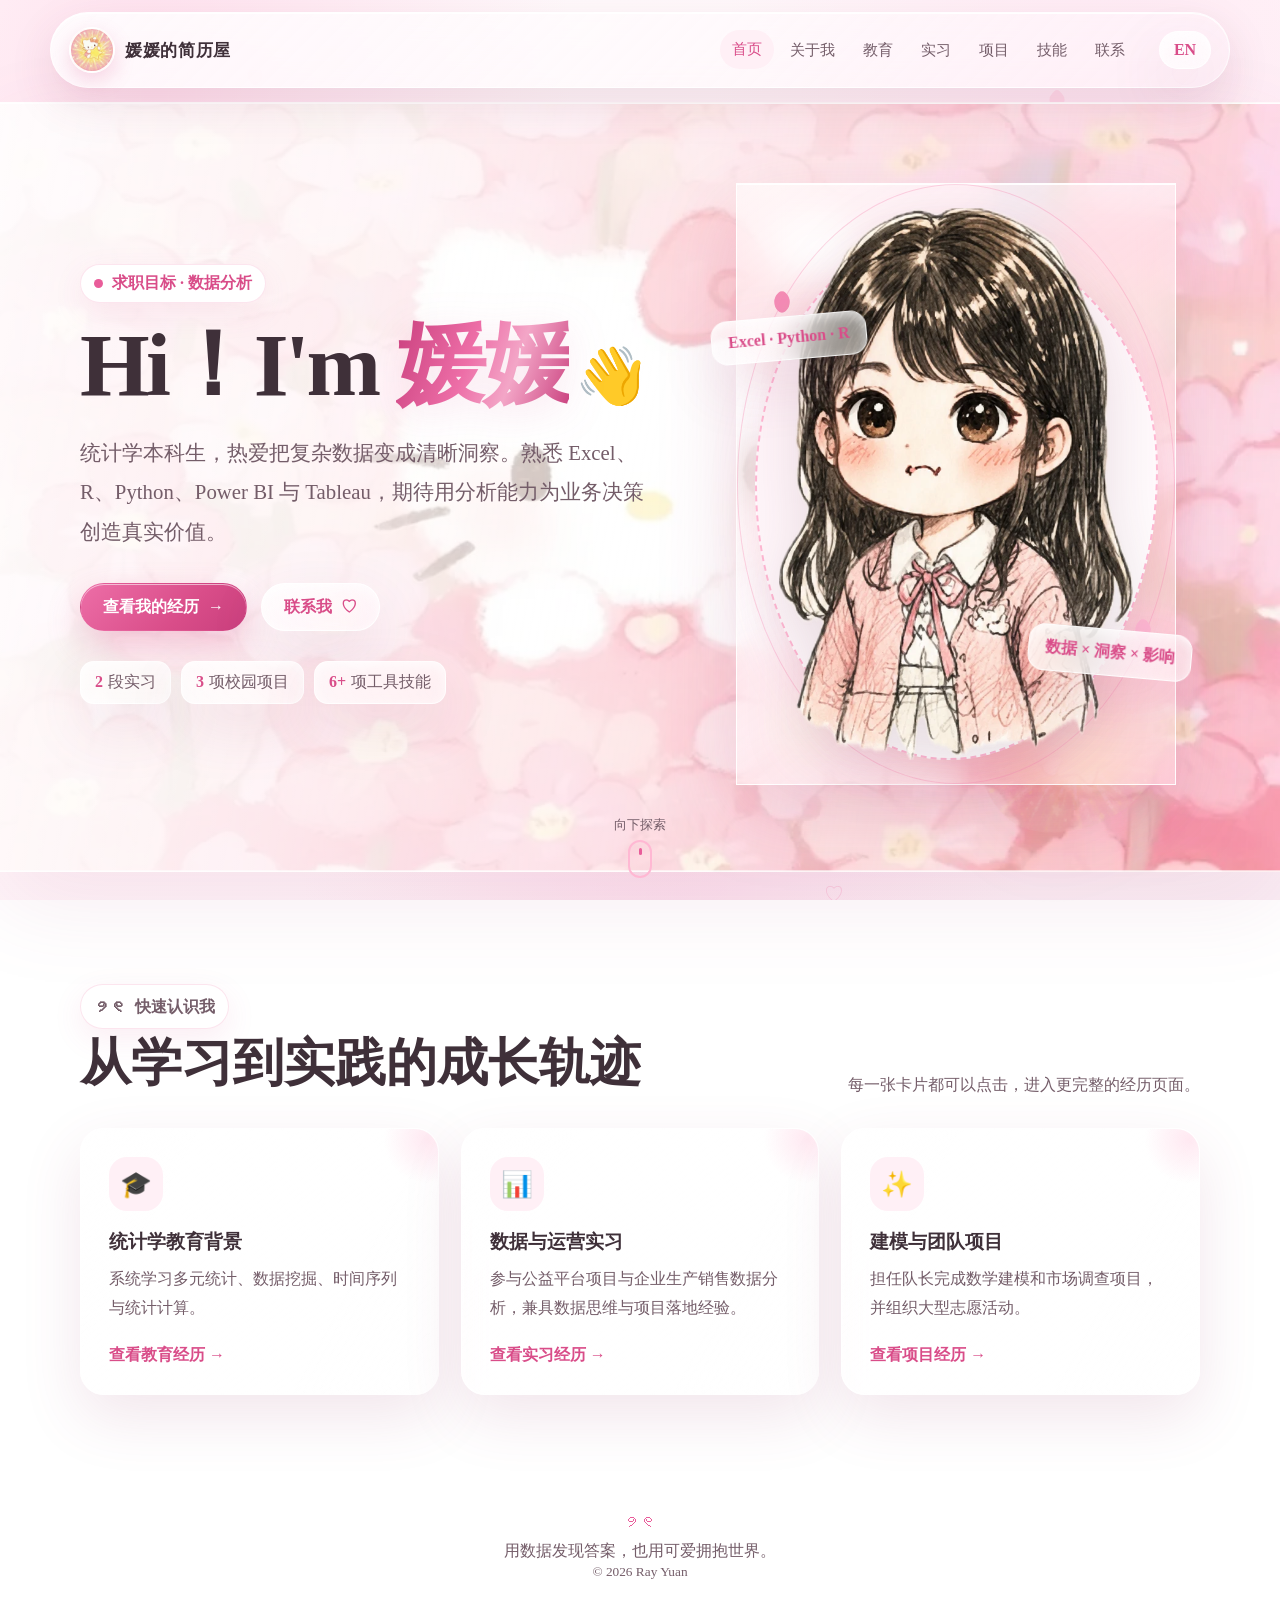
==== index.html @ 70832a3f "Add files via upload" ====
<!doctype html>
<html lang="zh-CN">
<head>
  <meta charset="utf-8">
  <meta name="viewport" content="width=device-width, initial-scale=1">
  <meta name="theme-color" content="#fff0f6">
  <meta name="description" content="Ray Yuan 的双语数据分析个人简历网站。">
  <title>Hi！I'm 媛媛｜Ray Yuan</title>
  <link rel="icon" href="assets/favicon.svg" type="image/svg+xml">
  <link rel="stylesheet" href="assets/styles.css">
  <script src="assets/app.js" defer></script>
</head>
<body data-page="home" data-title-zh="Hi！I'm 媛媛｜Ray Yuan" data-title-en="Hi, I’m Ray Yuan">
<div id="top-progress"></div><div class="page-wipe"></div><div class="decor-layer"></div>
<header class="site-header">
  <a class="brand" href="index.html" data-aria-zh="返回首页" data-aria-en="Back to home">
    <span class="brand-art" aria-hidden="true"></span>
    <span class="brand-name" data-zh="媛媛的简历屋" data-en="Ray's Resume Room">媛媛的简历屋</span>
  </a>
  <nav class="main-nav" aria-label="Main navigation">
    <ul>
      <li><a href="index.html" data-page="home" data-zh="首页" data-en="Home">首页</a></li>
      <li><a href="about.html" data-page="about" data-zh="关于我" data-en="About">关于我</a></li>
      <li><a href="education.html" data-page="education" data-zh="教育" data-en="Education">教育</a></li>
      <li><a href="experience.html" data-page="experience" data-zh="实习" data-en="Experience">实习</a></li>
      <li><a href="projects.html" data-page="projects" data-zh="项目" data-en="Projects">项目</a></li>
      <li><a href="skills.html" data-page="skills" data-zh="技能" data-en="Skills">技能</a></li>
      <li><a href="contact.html" data-page="contact" data-zh="联系" data-en="Contact">联系</a></li>
    </ul>
  </nav>
  <div class="header-actions">
    <button class="lang-toggle" type="button" aria-label="Switch language">EN</button>
    <button class="nav-toggle" type="button" aria-expanded="false" aria-label="Toggle navigation"><span></span></button>
  </div>
</header>
<main>
<section class="hero">
  <div class="hero-copy reveal">
    <p class="eyebrow"><span class="pulse-dot"></span><span data-zh="求职目标 · 数据分析" data-en="Career Goal · Data Analysis">求职目标 · 数据分析</span></p>
    <h1 data-html-zh="Hi！I'm <span class='gradient-text'>媛媛</span><span class='wave'>👋</span>" data-html-en="Hi, I'm <span class='gradient-text'>Ray Yuan</span><span class='wave'>👋</span>">Hi！I'm <span class="gradient-text">媛媛</span><span class="wave">👋</span></h1>
    <p class="hero-lead" data-zh="统计学本科生，热爱把复杂数据变成清晰洞察。熟悉 Excel、R、Python、Power BI 与 Tableau，期待用分析能力为业务决策创造真实价值。" data-en="A Statistics graduate who loves turning complex data into clear insights. Skilled in Excel, R, Python, Power BI and Tableau, I aim to create real business value through thoughtful analysis.">统计学本科生，热爱把复杂数据变成清晰洞察。熟悉 Excel、R、Python、Power BI 与 Tableau，期待用分析能力为业务决策创造真实价值。</p>
    <div class="hero-actions">
      <a class="btn btn-primary magnetic" href="experience.html"><span data-zh="查看我的经历" data-en="Explore My Experience">查看我的经历</span><span>→</span></a>
      <a class="btn btn-secondary" href="contact.html"><span data-zh="联系我" data-en="Contact Me">联系我</span><span>♡</span></a>
    </div>
    <div class="hero-stats">
      <span class="stat-chip"><strong>2</strong><span data-zh="段实习" data-en="Internships">段实习</span></span>
      <span class="stat-chip"><strong>3</strong><span data-zh="项校园项目" data-en="Campus Projects">项校园项目</span></span>
      <span class="stat-chip"><strong>6+</strong><span data-zh="项工具技能" data-en="Core Tools">项工具技能</span></span>
    </div>
  </div>
  <div class="hero-visual reveal">
    <div class="avatar-stage">
      <div class="avatar-halo"></div><div class="orbit"></div>
      <img class="avatar-img" src="assets/avatar.webp" alt="Ray Yuan anime avatar">
      <div class="floating-card one">Excel · Python · R</div>
      <div class="floating-card two" data-zh="数据 × 洞察 × 影响" data-en="Data × Insight × Impact">数据 × 洞察 × 影响</div>
    </div>
  </div>
  <a class="scroll-cue" href="#highlights"><span data-zh="向下探索" data-en="Scroll to explore">向下探索</span><span class="mouse"></span></a>
</section>
<section class="section" id="highlights">
  <div class="container">
    <div class="section-heading reveal"><div><p class="eyebrow"><span>୨୧</span><span data-zh="快速认识我" data-en="Quick Introduction">快速认识我</span></p><h2 data-zh="从学习到实践的成长轨迹" data-en="A Journey from Learning to Practice">从学习到实践的成长轨迹</h2></div><p data-zh="每一张卡片都可以点击，进入更完整的经历页面。" data-en="Every card is clickable and leads to a detailed page.">每一张卡片都可以点击，进入更完整的经历页面。</p></div>
    <div class="grid grid-3">
      <a class="card card-link reveal" data-tilt href="education.html"><div class="card-icon">🎓</div><h3 data-zh="统计学教育背景" data-en="Statistics Education">统计学教育背景</h3><p data-zh="系统学习多元统计、数据挖掘、时间序列与统计计算。" data-en="Coursework in multivariate statistics, data mining, time series and statistical computing.">系统学习多元统计、数据挖掘、时间序列与统计计算。</p><span class="arrow" data-zh="查看教育经历 →" data-en="View education →">查看教育经历 →</span></a>
      <a class="card card-link reveal" data-tilt href="experience.html"><div class="card-icon">📊</div><h3 data-zh="数据与运营实习" data-en="Data & Operations Internships">数据与运营实习</h3><p data-zh="参与公益平台项目与企业生产销售数据分析，兼具数据思维与项目落地经验。" data-en="Worked on a public-benefit platform and business data analytics across production and sales.">参与公益平台项目与企业生产销售数据分析，兼具数据思维与项目落地经验。</p><span class="arrow" data-zh="查看实习经历 →" data-en="View experience →">查看实习经历 →</span></a>
      <a class="card card-link reveal" data-tilt href="projects.html"><div class="card-icon">✨</div><h3 data-zh="建模与团队项目" data-en="Modeling & Team Projects">建模与团队项目</h3><p data-zh="担任队长完成数学建模和市场调查项目，并组织大型志愿活动。" data-en="Led mathematical modeling, market research and large volunteer initiatives.">担任队长完成数学建模和市场调查项目，并组织大型志愿活动。</p><span class="arrow" data-zh="查看项目经历 →" data-en="View projects →">查看项目经历 →</span></a>
    </div>
  </div>
</section>
</main>
<footer class="site-footer"><div class="footer-bow">୨୧</div><div data-zh="用数据发现答案，也用可爱拥抱世界。" data-en="Finding answers with data, embracing the world with warmth.">用数据发现答案，也用可爱拥抱世界。</div><small>© 2026 Ray Yuan</small></footer>
<button class="back-top" type="button" data-aria-zh="返回顶部" data-aria-en="Back to top">↑</button>
<div class="toast" role="status" aria-live="polite"></div>
</body>
</html>
---- assets/styles.css ----
/* Ray Yuan Resume — pink cat-inspired portfolio */
:root {
  --pink-50: #fff7fa;
  --pink-100: #fff0f6;
  --pink-200: #ffd9e8;
  --pink-300: #ffb8d3;
  --pink-400: #f58db6;
  --pink-500: #ec6fa2;
  --pink-600: #d94d89;
  --rose: #e85d93;
  --ink: #4c3b43;
  --muted: #7e6872;
  --white: #ffffff;
  --line: rgba(236, 111, 162, 0.18);
  --shadow: 0 18px 50px rgba(217, 77, 137, 0.14);
  --shadow-soft: 0 10px 30px rgba(217, 77, 137, 0.1);
  --radius-xl: 32px;
  --radius-lg: 24px;
  --radius-md: 18px;
  --header-h: 76px;
}

* { box-sizing: border-box; }
html { scroll-behavior: smooth; }
body {
  margin: 0;
  min-height: 100vh;
  color: var(--ink);
  background:
    radial-gradient(circle at 10% 0%, rgba(255, 184, 211, .32), transparent 33%),
    radial-gradient(circle at 100% 20%, rgba(245, 141, 182, .22), transparent 28%),
    linear-gradient(180deg, #fff 0%, var(--pink-50) 100%);
  font-family: "FangSong", "STFangsong", "仿宋", "Noto Serif SC", serif;
  overflow-x: hidden;
}

::selection { background: var(--pink-300); color: var(--ink); }
a { color: inherit; text-decoration: none; }
button, input, textarea { font: inherit; }
button { color: inherit; }
img { max-width: 100%; display: block; }

#top-progress {
  position: fixed; inset: 0 auto auto 0; z-index: 9999;
  height: 4px; width: 0;
  background: linear-gradient(90deg, var(--pink-400), var(--rose));
  box-shadow: 0 0 16px var(--pink-400);
}

.page-wipe {
  position: fixed; inset: 0; z-index: 9998; pointer-events: none;
  background: var(--pink-100);
  transform: translateY(-101%);
}
.page-wipe.is-leaving { animation: wipeIn .42s ease forwards; }
@keyframes wipeIn { to { transform: translateY(0); } }

.site-header {
  position: sticky; top: 0; z-index: 1000;
  height: var(--header-h);
  display: flex; align-items: center; gap: 22px;
  width: min(1180px, calc(100% - 32px));
  margin: 12px auto 0;
  padding: 0 18px;
  border: 1px solid rgba(255,255,255,.86);
  background: rgba(255,255,255,.78);
  backdrop-filter: blur(20px);
  box-shadow: var(--shadow-soft);
  border-radius: 999px;
}
.brand { display: inline-flex; align-items: center; gap: 10px; font-weight: 700; white-space: nowrap; }
.brand-name { font-size: 1.05rem; letter-spacing: .04em; }

.cat-mark {
  position: relative; width: 44px; height: 36px; flex: 0 0 auto;
  border: 2px solid var(--pink-400); border-radius: 48% 48% 46% 46%;
  background: #fff;
  box-shadow: inset 0 -5px 0 var(--pink-100);
}
.cat-mark::before, .cat-mark::after {
  content: ""; position: absolute; top: -7px; width: 15px; height: 16px;
  background: #fff; border: 2px solid var(--pink-400); z-index: -1;
}
.cat-mark::before { left: 3px; transform: rotate(-20deg); border-radius: 4px 10px 0 10px; }
.cat-mark::after { right: 3px; transform: rotate(20deg); border-radius: 10px 4px 10px 0; }
.cat-eye { position: absolute; top: 15px; width: 3px; height: 5px; background: var(--ink); border-radius: 50%; }
.cat-eye.left { left: 12px; } .cat-eye.right { right: 12px; }
.cat-nose { position: absolute; left: 50%; top: 18px; width: 5px; height: 4px; border-radius: 50%; background: #f4b645; transform: translateX(-50%); }
.cat-whisker { position: absolute; top: 19px; width: 10px; height: 1px; background: var(--pink-400); }
.cat-whisker.w1 { left: -7px; transform: rotate(8deg); }
.cat-whisker.w2 { left: -7px; top: 24px; transform: rotate(-8deg); }
.cat-whisker.w3 { right: -7px; transform: rotate(-8deg); }
.cat-whisker.w4 { right: -7px; top: 24px; transform: rotate(8deg); }
.mini-bow { position: absolute; right: -6px; top: -7px; width: 20px; height: 14px; }
.mini-bow::before, .mini-bow::after { content: ""; position: absolute; top: 2px; width: 10px; height: 10px; background: var(--rose); border-radius: 60% 35% 60% 35%; }
.mini-bow::before { left: 0; transform: rotate(25deg); }
.mini-bow::after { right: 0; transform: scaleX(-1) rotate(25deg); }
.mini-bow i { position: absolute; left: 7px; top: 4px; width: 7px; height: 7px; background: var(--pink-300); border-radius: 50%; z-index: 2; }

.main-nav { margin-left: auto; }
.main-nav ul { display: flex; gap: 4px; list-style: none; margin: 0; padding: 0; }
.main-nav a {
  position: relative; display: block; padding: 10px 12px; border-radius: 999px;
  color: var(--muted); font-size: .92rem; transition: .25s ease;
}
.main-nav a:hover, .main-nav a[aria-current="page"] { color: var(--rose); background: var(--pink-100); transform: translateY(-1px); }
.header-actions { display: flex; align-items: center; gap: 8px; }
.lang-toggle, .nav-toggle {
  border: 1px solid var(--line); background: #fff; border-radius: 999px;
  cursor: pointer; box-shadow: 0 5px 18px rgba(217,77,137,.08);
}
.lang-toggle { min-width: 52px; padding: 9px 13px; font-weight: 700; color: var(--rose); transition: .25s ease; }
.lang-toggle:hover { transform: translateY(-2px) rotate(-2deg); box-shadow: 0 9px 24px rgba(217,77,137,.16); }
.nav-toggle { display: none; width: 42px; height: 42px; place-items: center; padding: 0; }
.nav-toggle span, .nav-toggle::before, .nav-toggle::after { content: ""; display: block; width: 18px; height: 2px; background: var(--rose); border-radius: 2px; transition: .25s; }
.nav-toggle::before { transform: translateY(-5px); } .nav-toggle::after { transform: translateY(5px); }
.nav-toggle[aria-expanded="true"] span { opacity: 0; }
.nav-toggle[aria-expanded="true"]::before { transform: translateY(2px) rotate(45deg); }
.nav-toggle[aria-expanded="true"]::after { transform: translateY(-2px) rotate(-45deg); }

main { min-height: calc(100vh - var(--header-h)); }
.container { width: min(1120px, calc(100% - 40px)); margin: 0 auto; }
.section { padding: 84px 0; }
.section-tight { padding: 48px 0; }

.hero {
  position: relative; min-height: calc(100vh - 88px);
  display: grid; grid-template-columns: 1.08fr .92fr; align-items: center; gap: 60px;
  width: min(1120px, calc(100% - 40px)); margin: 0 auto; padding: 72px 0 92px;
}
.eyebrow { display: inline-flex; align-items: center; gap: 9px; margin: 0 0 18px; padding: 8px 13px; border-radius: 999px; background: #fff; border: 1px solid var(--line); color: var(--rose); box-shadow: var(--shadow-soft); font-weight: 700; }
.pulse-dot { width: 9px; height: 9px; border-radius: 50%; background: var(--pink-500); box-shadow: 0 0 0 0 rgba(236,111,162,.5); animation: pulse 1.7s infinite; }
@keyframes pulse { 70% { box-shadow: 0 0 0 9px rgba(236,111,162,0); } 100% { box-shadow: 0 0 0 0 rgba(236,111,162,0); } }
.hero h1 { margin: 0; font-size: clamp(3.3rem, 7vw, 6.5rem); line-height: .98; letter-spacing: -.04em; }
.gradient-text { color: var(--rose); background: linear-gradient(135deg, var(--rose), var(--pink-400)); -webkit-background-clip: text; background-clip: text; -webkit-text-fill-color: transparent; }
.wave { display: inline-block; margin-left: .12em; font-size: .62em; transform-origin: 70% 70%; animation: wave 2.4s ease-in-out infinite; }
@keyframes wave { 0%,60%,100%{transform:rotate(0)} 10%{transform:rotate(14deg)} 20%{transform:rotate(-8deg)} 30%{transform:rotate(14deg)} 40%{transform:rotate(-4deg)} 50%{transform:rotate(10deg)} }
.hero-lead { max-width: 650px; margin: 24px 0 0; font-size: clamp(1.08rem, 2vw, 1.3rem); line-height: 1.9; color: var(--muted); }
.hero-actions { display: flex; flex-wrap: wrap; gap: 14px; margin-top: 32px; }
.btn {
  display: inline-flex; align-items: center; justify-content: center; gap: 9px;
  min-height: 48px; padding: 0 22px; border: 1px solid transparent; border-radius: 999px;
  font-weight: 700; cursor: pointer; transition: transform .25s ease, box-shadow .25s ease, background .25s ease;
}
.btn-primary { color: #fff; background: linear-gradient(135deg, var(--pink-500), var(--rose)); box-shadow: 0 12px 28px rgba(232,93,147,.28); }
.btn-primary:hover { transform: translateY(-3px); box-shadow: 0 18px 36px rgba(232,93,147,.34); }
.btn-secondary { background: #fff; border-color: var(--line); color: var(--rose); box-shadow: var(--shadow-soft); }
.btn-secondary:hover { transform: translateY(-3px); background: var(--pink-100); }
.btn-ghost { background: transparent; border-color: var(--line); color: var(--muted); }
.btn svg { width: 18px; height: 18px; }
.hero-stats { display: flex; flex-wrap: wrap; gap: 10px; margin-top: 30px; }
.stat-chip { padding: 10px 14px; border-radius: 14px; background: rgba(255,255,255,.86); border: 1px dashed var(--pink-300); color: var(--muted); box-shadow: 0 7px 20px rgba(217,77,137,.07); }
.stat-chip strong { color: var(--rose); margin-right: 5px; }

.hero-visual { position: relative; min-height: 580px; display: grid; place-items: center; }
.avatar-stage { position: relative; width: min(440px, 88vw); aspect-ratio: 1/1.14; display: grid; place-items: center; }
.avatar-halo { position: absolute; inset: 8% 4% 4%; border-radius: 46% 54% 52% 48% / 48% 45% 55% 52%; background: linear-gradient(145deg, var(--pink-100), #fff); border: 2px dashed var(--pink-300); animation: morph 9s ease-in-out infinite; box-shadow: var(--shadow); }
@keyframes morph { 0%,100%{border-radius:46% 54% 52% 48%/48% 45% 55% 52%} 50%{border-radius:55% 45% 43% 57%/54% 55% 45% 46%} }
.avatar-img { position: relative; z-index: 2; width: 88%; height: 92%; object-fit: contain; object-position: center bottom; filter: drop-shadow(0 22px 24px rgba(111,74,89,.15)); animation: float 4.6s ease-in-out infinite; }
@keyframes float { 0%,100%{transform:translateY(0) rotate(-.5deg)} 50%{transform:translateY(-14px) rotate(.7deg)} }
.orbit { position: absolute; inset: 0; z-index: 1; border: 1px solid rgba(245,141,182,.35); border-radius: 50%; animation: spin 18s linear infinite; }
.orbit::before, .orbit::after { content:""; position:absolute; width:18px; height:18px; background:var(--pink-400); transform:rotate(45deg); border-radius: 5px 12px 5px 12px; }
.orbit::before { left: 8%; top: 18%; } .orbit::after { right: 5%; bottom: 24%; background: var(--pink-300); }
@keyframes spin { to{transform:rotate(360deg)} }
.floating-card { position: absolute; z-index: 3; padding: 12px 16px; border-radius: 16px; background: rgba(255,255,255,.9); border: 1px solid var(--line); box-shadow: var(--shadow-soft); color: var(--rose); font-weight: 700; backdrop-filter: blur(10px); animation: bob 4s ease-in-out infinite; }
.floating-card.one { left: -6%; top: 22%; transform: rotate(-5deg); }
.floating-card.two { right: -4%; bottom: 18%; transform: rotate(5deg); animation-delay: -1.7s; }
@keyframes bob { 0%,100%{translate:0 0} 50%{translate:0 -9px} }

.scroll-cue { position:absolute; left:50%; bottom:22px; transform:translateX(-50%); display:flex; flex-direction:column; align-items:center; gap:6px; color:var(--muted); font-size:.84rem; }
.mouse { width:24px; height:38px; border:2px solid var(--pink-300); border-radius:16px; padding-top:6px; display:flex; justify-content:center; }
.mouse::after { content:""; width:3px; height:7px; background:var(--pink-500); border-radius:2px; animation:scrollDot 1.5s infinite; }
@keyframes scrollDot { from{transform:translateY(0);opacity:1} to{transform:translateY(12px);opacity:0} }

.page-hero { padding: 88px 0 48px; text-align: center; }
.page-kicker { display:inline-flex; align-items:center; gap:8px; padding:8px 14px; border-radius:999px; background:#fff; border:1px solid var(--line); color:var(--rose); box-shadow:var(--shadow-soft); }
.page-hero h1 { margin:20px 0 12px; font-size:clamp(2.8rem,6vw,5.2rem); line-height:1.06; }
.page-hero p { max-width:720px; margin:0 auto; font-size:1.12rem; line-height:1.85; color:var(--muted); }

.grid { display:grid; gap:22px; }
.grid-2 { grid-template-columns:repeat(2,minmax(0,1fr)); }
.grid-3 { grid-template-columns:repeat(3,minmax(0,1fr)); }
.card {
  position:relative; overflow:hidden; padding:28px; border-radius:var(--radius-lg);
  background:rgba(255,255,255,.86); border:1px solid rgba(245,141,182,.24); box-shadow:var(--shadow-soft);
  transition:transform .25s ease, box-shadow .25s ease;
}
.card::after { content:""; position:absolute; width:90px; height:90px; right:-35px; top:-35px; border-radius:50%; background:radial-gradient(circle,var(--pink-200),transparent 70%); opacity:.6; }
.card:hover { box-shadow:var(--shadow); }
.card-icon { width:54px; height:54px; display:grid; place-items:center; border-radius:18px; background:var(--pink-100); color:var(--rose); font-size:1.6rem; margin-bottom:18px; }
.card h2, .card h3 { margin:0 0 10px; }
.card p { margin:0; color:var(--muted); line-height:1.8; }
.card-link { display:flex; flex-direction:column; min-height:240px; }
.card-link .arrow { margin-top:auto; padding-top:22px; color:var(--rose); font-weight:700; }

.section-heading { display:flex; justify-content:space-between; align-items:end; gap:24px; margin-bottom:30px; }
.section-heading h2 { margin:0; font-size:clamp(2rem,4vw,3.2rem); }
.section-heading p { max-width:560px; margin:0; color:var(--muted); line-height:1.7; }

.profile-panel { display:grid; grid-template-columns:.72fr 1.28fr; gap:26px; align-items:stretch; }
.profile-visual { position:relative; min-height:430px; display:grid; place-items:center; background:linear-gradient(145deg,var(--pink-100),#fff); }
.profile-visual img { width:78%; height:380px; object-fit:contain; filter:drop-shadow(0 18px 20px rgba(217,77,137,.12)); }
.profile-copy h2 { font-size:clamp(2rem,4vw,3rem); margin:0 0 18px; }
.profile-copy p { font-size:1.08rem; line-height:2; }
.tag-list { display:flex; flex-wrap:wrap; gap:10px; margin-top:22px; }
.tag { padding:9px 13px; border-radius:999px; background:var(--pink-100); color:var(--rose); border:1px solid var(--line); }

.timeline { position:relative; max-width:980px; margin:0 auto; }
.timeline::before { content:""; position:absolute; left:19px; top:0; bottom:0; width:2px; background:linear-gradient(var(--pink-300),var(--pink-100)); }
.timeline-item { position:relative; padding-left:66px; margin-bottom:28px; }
.timeline-dot { position:absolute; left:6px; top:30px; width:28px; height:28px; border:7px solid #fff; border-radius:50%; background:var(--pink-500); box-shadow:0 0 0 2px var(--pink-300),0 8px 20px rgba(217,77,137,.2); }
.timeline-card { padding:30px; }
.timeline-meta { display:flex; flex-wrap:wrap; gap:10px 18px; align-items:center; color:var(--muted); margin-bottom:12px; }
.timeline-meta time { color:var(--rose); font-weight:700; }
.timeline-card h2 { font-size:1.55rem; margin:0 0 6px; }
.timeline-card h3 { font-size:1.02rem; color:var(--rose); margin:0 0 18px; font-weight:700; }
.bullet-list { margin:0; padding:0; list-style:none; display:grid; gap:13px; }
.bullet-list li { position:relative; padding-left:24px; color:var(--muted); line-height:1.8; }
.bullet-list li::before { content:"♥"; position:absolute; left:0; top:1px; color:var(--pink-400); font-size:.84rem; }
.metric-row { display:flex; flex-wrap:wrap; gap:10px; margin-top:20px; }
.metric { padding:8px 12px; border-radius:12px; background:var(--pink-100); color:var(--rose); font-weight:700; font-size:.92rem; }

.course-cloud { display:flex; flex-wrap:wrap; gap:12px; }
.course-chip { position:relative; padding:12px 16px 12px 38px; border-radius:14px; background:#fff; border:1px solid var(--line); box-shadow:0 7px 20px rgba(217,77,137,.07); transition:.25s; }
.course-chip::before { content:"✦"; position:absolute; left:15px; color:var(--pink-500); }
.course-chip:hover { transform:translateY(-4px) rotate(-1deg); border-color:var(--pink-300); }

.project-card { display:flex; flex-direction:column; min-height:440px; }
.project-top { display:flex; align-items:center; justify-content:space-between; gap:14px; }
.project-number { font-size:3.8rem; line-height:1; color:var(--pink-200); font-weight:900; }
.project-badge { padding:7px 11px; border-radius:999px; background:var(--pink-100); color:var(--rose); font-size:.9rem; }
.project-card h2 { margin:18px 0 6px; font-size:1.55rem; }
.project-card h3 { margin:0 0 18px; color:var(--rose); font-size:1rem; }
.project-card .bullet-list { margin-bottom:22px; }
.project-card .metric-row { margin-top:auto; }

.skill-toolbar { display:flex; flex-wrap:wrap; gap:10px; justify-content:center; margin-bottom:28px; }
.filter-btn { border:1px solid var(--line); background:#fff; color:var(--muted); padding:10px 16px; border-radius:999px; cursor:pointer; transition:.2s; }
.filter-btn:hover, .filter-btn.is-active { background:var(--pink-500); color:#fff; box-shadow:0 8px 22px rgba(236,111,162,.25); }
.skill-card { min-height:210px; }
.skill-card[hidden] { display:none; }
.skill-meter { height:9px; background:var(--pink-100); border-radius:999px; overflow:hidden; margin-top:18px; }
.skill-meter span { display:block; height:100%; width:var(--level); background:linear-gradient(90deg,var(--pink-300),var(--rose)); border-radius:inherit; transform:scaleX(0); transform-origin:left; transition:transform 1.1s cubic-bezier(.2,.8,.2,1); }
.skill-card.is-visible .skill-meter span { transform:scaleX(1); }

.contact-wrap { display:grid; grid-template-columns:.9fr 1.1fr; gap:26px; }
.contact-visual { min-height:520px; display:grid; place-items:center; text-align:center; background:linear-gradient(160deg,var(--pink-100),#fff); }
.mail-cat { position:relative; width:220px; height:165px; margin:0 auto 24px; animation:float 4.6s ease-in-out infinite; }
.envelope { position:absolute; left:10px; right:10px; bottom:0; height:120px; background:#fff; border:3px solid var(--pink-300); border-radius:20px; box-shadow:var(--shadow); }
.envelope::before { content:""; position:absolute; inset:0; background:linear-gradient(145deg,transparent 49%,var(--pink-100) 50%); clip-path:polygon(0 0,100% 0,50% 65%); }
.mail-cat .cat-mark { position:absolute; left:50%; top:4px; transform:translateX(-50%) scale(2.25); z-index:2; }
.contact-list { display:grid; gap:14px; margin-top:24px; }
.contact-item { display:flex; align-items:center; gap:15px; padding:16px; border-radius:18px; background:var(--pink-50); border:1px solid var(--line); }
.contact-item .icon { width:44px; height:44px; display:grid; place-items:center; border-radius:14px; background:#fff; color:var(--rose); box-shadow:0 6px 18px rgba(217,77,137,.1); }
.contact-item strong { display:block; margin-bottom:3px; }
.contact-item span { color:var(--muted); word-break:break-all; }
.contact-actions { display:flex; flex-wrap:wrap; gap:12px; margin-top:24px; }
.toast { position:fixed; left:50%; bottom:28px; z-index:9999; transform:translate(-50%,30px); opacity:0; pointer-events:none; padding:12px 18px; border-radius:999px; background:var(--ink); color:#fff; box-shadow:var(--shadow); transition:.3s; }
.toast.show { opacity:1; transform:translate(-50%,0); }

.site-footer { padding:34px 20px 44px; text-align:center; color:var(--muted); }
.footer-bow { display:inline-block; margin-bottom:10px; color:var(--pink-500); animation:bob 3s ease-in-out infinite; }
.back-top { position:fixed; right:22px; bottom:22px; z-index:900; width:46px; height:46px; border:1px solid var(--line); border-radius:50%; background:#fff; color:var(--rose); box-shadow:var(--shadow-soft); cursor:pointer; opacity:0; transform:translateY(15px); pointer-events:none; transition:.25s; }
.back-top.show { opacity:1; transform:translateY(0); pointer-events:auto; }
.back-top:hover { transform:translateY(-3px) rotate(-8deg); }

.decor-layer { position:fixed; inset:0; pointer-events:none; z-index:-1; overflow:hidden; }
.decor { position:absolute; opacity:.32; animation:drift var(--duration) ease-in-out infinite alternate; }
.decor.heart { width:16px; height:16px; background:var(--pink-300); transform:rotate(45deg); border-radius:4px 9px 4px 9px; }
.decor.star { color:var(--pink-400); font-size:20px; }
@keyframes drift { from{translate:0 -8px; rotate:-4deg} to{translate:10px 20px; rotate:8deg} }
.trail-heart { position:fixed; z-index:9997; pointer-events:none; color:var(--pink-500); animation:trail .9s ease-out forwards; }
@keyframes trail { to { transform:translateY(-28px) scale(.2) rotate(25deg); opacity:0; } }
.reveal { opacity:0; transform:translateY(22px); transition:opacity .75s ease, transform .75s ease; }
.reveal.is-visible { opacity:1; transform:none; }

.not-found { min-height:calc(100vh - 150px); display:grid; place-items:center; text-align:center; padding:60px 20px; }
.not-found h1 { font-size:clamp(6rem,20vw,13rem); line-height:.75; margin:0; color:var(--pink-200); text-shadow:0 10px 0 #fff; }
.not-found h2 { font-size:clamp(2rem,5vw,3.8rem); margin:28px 0 14px; }
.not-found p { color:var(--muted); margin:0 0 28px; }

@media (max-width: 1000px) {
  .site-header { gap:10px; }
  .main-nav a { padding:9px 8px; font-size:.85rem; }
  .hero { grid-template-columns:1fr; text-align:center; padding-top:66px; }
  .hero-copy { order:1; }
  .hero-visual { order:2; min-height:500px; }
  .hero-lead { margin-left:auto; margin-right:auto; }
  .hero-actions,.hero-stats { justify-content:center; }
  .scroll-cue { display:none; }
  .profile-panel,.contact-wrap { grid-template-columns:1fr; }
}

@media (max-width: 820px) {
  :root { --header-h:68px; }
  .site-header { width:calc(100% - 24px); height:64px; margin-top:8px; padding:0 12px 0 15px; }
  .brand-name { display:none; }
  .nav-toggle { display:grid; }
  .main-nav { position:fixed; left:12px; right:12px; top:80px; margin:0; padding:14px; border:1px solid var(--line); border-radius:24px; background:rgba(255,255,255,.96); box-shadow:var(--shadow); opacity:0; transform:translateY(-10px) scale(.98); pointer-events:none; transition:.25s; }
  .main-nav.is-open { opacity:1; transform:none; pointer-events:auto; }
  .main-nav ul { display:grid; grid-template-columns:repeat(2,minmax(0,1fr)); gap:8px; }
  .main-nav a { padding:12px; text-align:center; background:var(--pink-50); }
  .grid-3 { grid-template-columns:1fr 1fr; }
  .section-heading { align-items:start; flex-direction:column; }
}

@media (max-width: 620px) {
  .container,.hero { width:min(100% - 28px,1120px); }
  .section { padding:64px 0; }
  .hero { min-height:auto; padding:62px 0 74px; gap:28px; }
  .hero h1 { font-size:clamp(3.1rem,17vw,4.8rem); }
  .hero-lead { font-size:1.02rem; line-height:1.75; }
  .hero-visual { min-height:410px; }
  .avatar-stage { width:min(340px,92vw); }
  .floating-card { font-size:.85rem; padding:9px 12px; }
  .floating-card.one { left:0; } .floating-card.two { right:0; }
  .grid-2,.grid-3 { grid-template-columns:1fr; }
  .card { padding:23px; border-radius:20px; }
  .page-hero { padding:66px 0 34px; }
  .timeline::before { left:12px; }
  .timeline-item { padding-left:42px; }
  .timeline-dot { left:0; width:24px; height:24px; border-width:6px; }
  .timeline-card { padding:22px; }
  .profile-visual { min-height:350px; }
  .profile-visual img { height:310px; }
  .contact-visual { min-height:390px; }
  .back-top { right:14px; bottom:14px; }
  .main-nav ul { grid-template-columns:1fr; }
}

@media (prefers-reduced-motion: reduce) {
  *,*::before,*::after { animation-duration:.01ms !important; animation-iteration-count:1 !important; scroll-behavior:auto !important; transition-duration:.01ms !important; }
  .trail-heart,.decor-layer { display:none !important; }
}


/* ===== 2026 visual refresh: authorized artwork + light liquid glass ===== */
:root {
  --glass-bg: rgba(255,255,255,.58);
  --glass-bg-strong: rgba(255,255,255,.76);
  --glass-border: rgba(255,255,255,.82);
  --glass-highlight: rgba(255,255,255,.94);
  --glass-shadow: 0 22px 60px rgba(154,58,105,.13), 0 3px 12px rgba(255,255,255,.7) inset;
  --glass-shadow-hover: 0 30px 76px rgba(154,58,105,.20), 0 4px 16px rgba(255,255,255,.78) inset;
  --pink-500: #e95d9a;
  --rose: #d94d89;
  --ink: #3f3039;
  --muted: #745d69;
}
body {
  background:
    radial-gradient(circle at 12% 8%, rgba(255,186,217,.42), transparent 30%),
    radial-gradient(circle at 86% 14%, rgba(255,224,239,.60), transparent 29%),
    radial-gradient(circle at 52% 94%, rgba(247,173,207,.27), transparent 34%),
    linear-gradient(145deg, #fffdfd 0%, #fff5f9 48%, #faedf4 100%);
  background-attachment: fixed;
}
body::before {
  content:""; position:fixed; inset:0; z-index:-3; pointer-events:none;
  background-image:
    linear-gradient(rgba(255,255,255,.08) 1px, transparent 1px),
    linear-gradient(90deg, rgba(255,255,255,.08) 1px, transparent 1px);
  background-size:28px 28px; opacity:.45;
}
.site-header,
.card,
.stat-chip,
.floating-card,
.course-chip,
.filter-btn,
.contact-item,
.tag,
.metric,
.lang-toggle,
.back-top {
  background: linear-gradient(145deg, rgba(255,255,255,.72), rgba(255,255,255,.43));
  border: 1px solid var(--glass-border);
  box-shadow: var(--glass-shadow);
  backdrop-filter: blur(18px) saturate(1.25);
  -webkit-backdrop-filter: blur(18px) saturate(1.25);
}
.site-header {
  background: linear-gradient(135deg, rgba(255,255,255,.83), rgba(255,244,249,.58));
  box-shadow: 0 16px 45px rgba(128,55,91,.12), inset 0 1px 0 rgba(255,255,255,.96);
}
.card { position:relative; overflow:hidden; }
.card::before {
  content:""; position:absolute; inset:0; pointer-events:none;
  background: linear-gradient(118deg, rgba(255,255,255,.68), transparent 24%, transparent 70%, rgba(255,255,255,.22));
  opacity:.65;
}
.card > * { position:relative; z-index:1; }
.card:hover { box-shadow:var(--glass-shadow-hover); border-color:rgba(255,255,255,.96); }
.btn-primary {
  background: linear-gradient(135deg, #ed6ea7, #d94d89 62%, #c93f7d);
  box-shadow: 0 15px 34px rgba(217,77,137,.28), inset 0 1px 0 rgba(255,255,255,.56);
}
.btn-secondary {
  background: linear-gradient(145deg, rgba(255,255,255,.82), rgba(255,240,247,.56));
  border-color: rgba(255,255,255,.95);
  box-shadow: var(--glass-shadow);
  backdrop-filter: blur(16px);
}
.gradient-text {
  background: linear-gradient(110deg,#c93f7d 0%,#ed6ea7 42%,#f3a6c7 66%,#c93f7d 100%);
  -webkit-background-clip:text; background-clip:text; color:transparent;
  filter: drop-shadow(0 8px 20px rgba(217,77,137,.13));
}
.brand-art {
  width:46px; height:46px; flex:0 0 auto; border-radius:50%;
  background:url('brand-art.webp') center/cover no-repeat;
  border:2px solid rgba(255,255,255,.92);
  box-shadow:0 8px 20px rgba(217,77,137,.22), inset 0 0 0 1px rgba(236,111,162,.18);
}

/* Full artwork backgrounds remain gentle so resume text stays readable. */
.hero { position:relative; isolation:isolate; }
.hero::before {
  content:""; position:absolute; inset:14px 0 28px; z-index:-2; border-radius:46px;
  background:
    linear-gradient(100deg, rgba(255,255,255,.93) 0%, rgba(255,255,255,.72) 48%, rgba(255,248,252,.40) 100%),
    url('art-flower.webp') 76% 48%/cover no-repeat;
  border:1px solid rgba(255,255,255,.84);
  box-shadow:0 36px 90px rgba(180,79,127,.13), inset 0 1px 0 rgba(255,255,255,.95);
  backdrop-filter:blur(4px);
}
.hero::after {
  content:""; position:absolute; width:190px; height:190px; right:3%; bottom:8%; z-index:-1;
  border-radius:42% 58% 62% 38% / 47% 42% 58% 53%;
  background:url('art-star.webp') center/cover no-repeat;
  opacity:.28; filter:saturate(.9) blur(.2px); transform:rotate(8deg);
  box-shadow:0 28px 70px rgba(217,77,137,.18);
}
.avatar-stage {
  background:linear-gradient(145deg,rgba(255,255,255,.58),rgba(255,237,246,.28));
  border:1px solid rgba(255,255,255,.92);
  box-shadow:0 28px 74px rgba(170,65,117,.18), inset 0 1px 0 rgba(255,255,255,.95);
  backdrop-filter:blur(20px) saturate(1.15);
}
.avatar-img { filter:drop-shadow(0 22px 28px rgba(99,55,75,.14)); }
.profile-visual::before {
  background:
    linear-gradient(rgba(255,255,255,.68),rgba(255,255,255,.22)),
    url('art-collage.webp') center/cover no-repeat;
  opacity:.95;
}
.profile-visual img { filter:drop-shadow(0 20px 30px rgba(91,44,65,.18)); }

body[data-page="about"] { --page-art:url('art-collage.webp'); }
body[data-page="education"] { --page-art:url('art-cherry.webp'); }
body[data-page="experience"] { --page-art:url('art-star.webp'); }
body[data-page="projects"] { --page-art:url('art-super.webp'); }
body[data-page="skills"] { --page-art:url('art-power.webp'); }
body[data-page="contact"] { --page-art:url('art-flower.webp'); }
.page-hero {
  position:relative; min-height:290px; padding-right:min(34vw,390px); overflow:hidden;
  margin-top:28px; border-radius:38px;
  background:linear-gradient(125deg,rgba(255,255,255,.78),rgba(255,245,250,.46));
  border:1px solid rgba(255,255,255,.86);
  box-shadow:var(--glass-shadow);
  backdrop-filter:blur(18px) saturate(1.18);
}
.page-hero::before {
  content:""; position:absolute; inset:0; pointer-events:none;
  background:linear-gradient(112deg,rgba(255,255,255,.68),transparent 50%);
}
.page-hero::after {
  content:""; position:absolute; right:20px; top:18px; bottom:18px; width:min(31vw,340px);
  border-radius:28px; background-image:var(--page-art); background-size:cover; background-position:center;
  box-shadow:0 20px 52px rgba(148,60,103,.18), inset 0 0 0 1px rgba(255,255,255,.70);
  opacity:.88;
}
.page-hero > * { position:relative; z-index:1; }
body[data-page="projects"] .page-hero::after { background-position:center 72%; }
body[data-page="skills"] .page-hero::after { background-position:center 72%; }
body[data-page="experience"] .page-hero::after { background-position:center; }

.contact-art {
  width:min(330px,80%); aspect-ratio:4/5; margin:0 auto 20px; border-radius:32px;
  background:
    linear-gradient(180deg,rgba(255,255,255,.02),rgba(255,255,255,.16)),
    url('art-flower.webp') center/cover no-repeat;
  border:1px solid rgba(255,255,255,.88);
  box-shadow:0 24px 60px rgba(164,68,114,.20), inset 0 1px 0 rgba(255,255,255,.88);
}
.not-found { position:relative; gap:30px; grid-template-columns:minmax(260px,420px) minmax(260px,540px); max-width:980px; margin:auto; }
.not-found-art {
  width:100%; aspect-ratio:4/5; border-radius:36px;
  background:url('art-power.webp') center 72%/cover no-repeat;
  border:1px solid rgba(255,255,255,.9); box-shadow:var(--glass-shadow-hover);
}

@media (max-width:820px) {
  .main-nav { background:linear-gradient(145deg,rgba(255,255,255,.91),rgba(255,245,250,.78)); backdrop-filter:blur(22px) saturate(1.2); }
  .page-hero { min-height:250px; padding-right:34%; }
  .page-hero::after { right:12px; top:12px; bottom:12px; width:31%; border-radius:22px; }
}
@media (max-width:620px) {
  .hero::before { inset:8px -7px 20px; border-radius:30px; background:linear-gradient(180deg,rgba(255,255,255,.90),rgba(255,255,255,.58)),url('art-flower.webp') center/cover no-repeat; }
  .hero::after { width:120px; height:120px; right:1%; bottom:4%; opacity:.24; }
  .page-hero { min-height:auto; padding:48px 22px 210px; margin-top:18px; border-radius:28px; }
  .page-hero::after { left:18px; right:18px; top:auto; bottom:16px; width:auto; height:175px; border-radius:22px; }
  .not-found { display:flex; flex-direction:column; }
  .not-found-art { max-width:300px; }
}
@media (prefers-reduced-transparency: reduce) {
  .site-header,.card,.page-hero,.stat-chip,.floating-card,.course-chip,.filter-btn,.contact-item,.tag,.metric,.lang-toggle,.back-top { background:#fff8fb; backdrop-filter:none; }
}

/* ===== Homepage continuity fix only =====
   Keep the V2 layout and visual system unchanged; remove the hard vertical crop
   by letting the hero artwork flow edge-to-edge behind the centered content. */
body[data-page="home"] .hero::before {
  top: 14px;
  bottom: 28px;
  left: 50%;
  right: auto;
  width: 100vw;
  transform: translateX(-50%);
  border-left: 0;
  border-right: 0;
  border-radius: 0;
  box-shadow:
    inset 0 1px 0 rgba(255,255,255,.95),
    inset 0 -1px 0 rgba(255,255,255,.58),
    0 32px 86px rgba(180,79,127,.10);
  background:
    linear-gradient(100deg,
      rgba(255,255,255,.94) 0%,
      rgba(255,255,255,.84) 28%,
      rgba(255,255,255,.68) 52%,
      rgba(255,248,252,.42) 78%,
      rgba(255,245,250,.34) 100%),
    url('art-flower.webp') center 48% / cover no-repeat;
}

@media (max-width: 620px) {
  body[data-page="home"] .hero::before {
    top: 8px;
    bottom: 20px;
    left: 50%;
    right: auto;
    width: 100vw;
    transform: translateX(-50%);
    border-radius: 0;
    background:
      linear-gradient(180deg,
        rgba(255,255,255,.92) 0%,
        rgba(255,255,255,.76) 48%,
        rgba(255,250,252,.58) 100%),
      url('art-flower.webp') center 48% / cover no-repeat;
  }
}
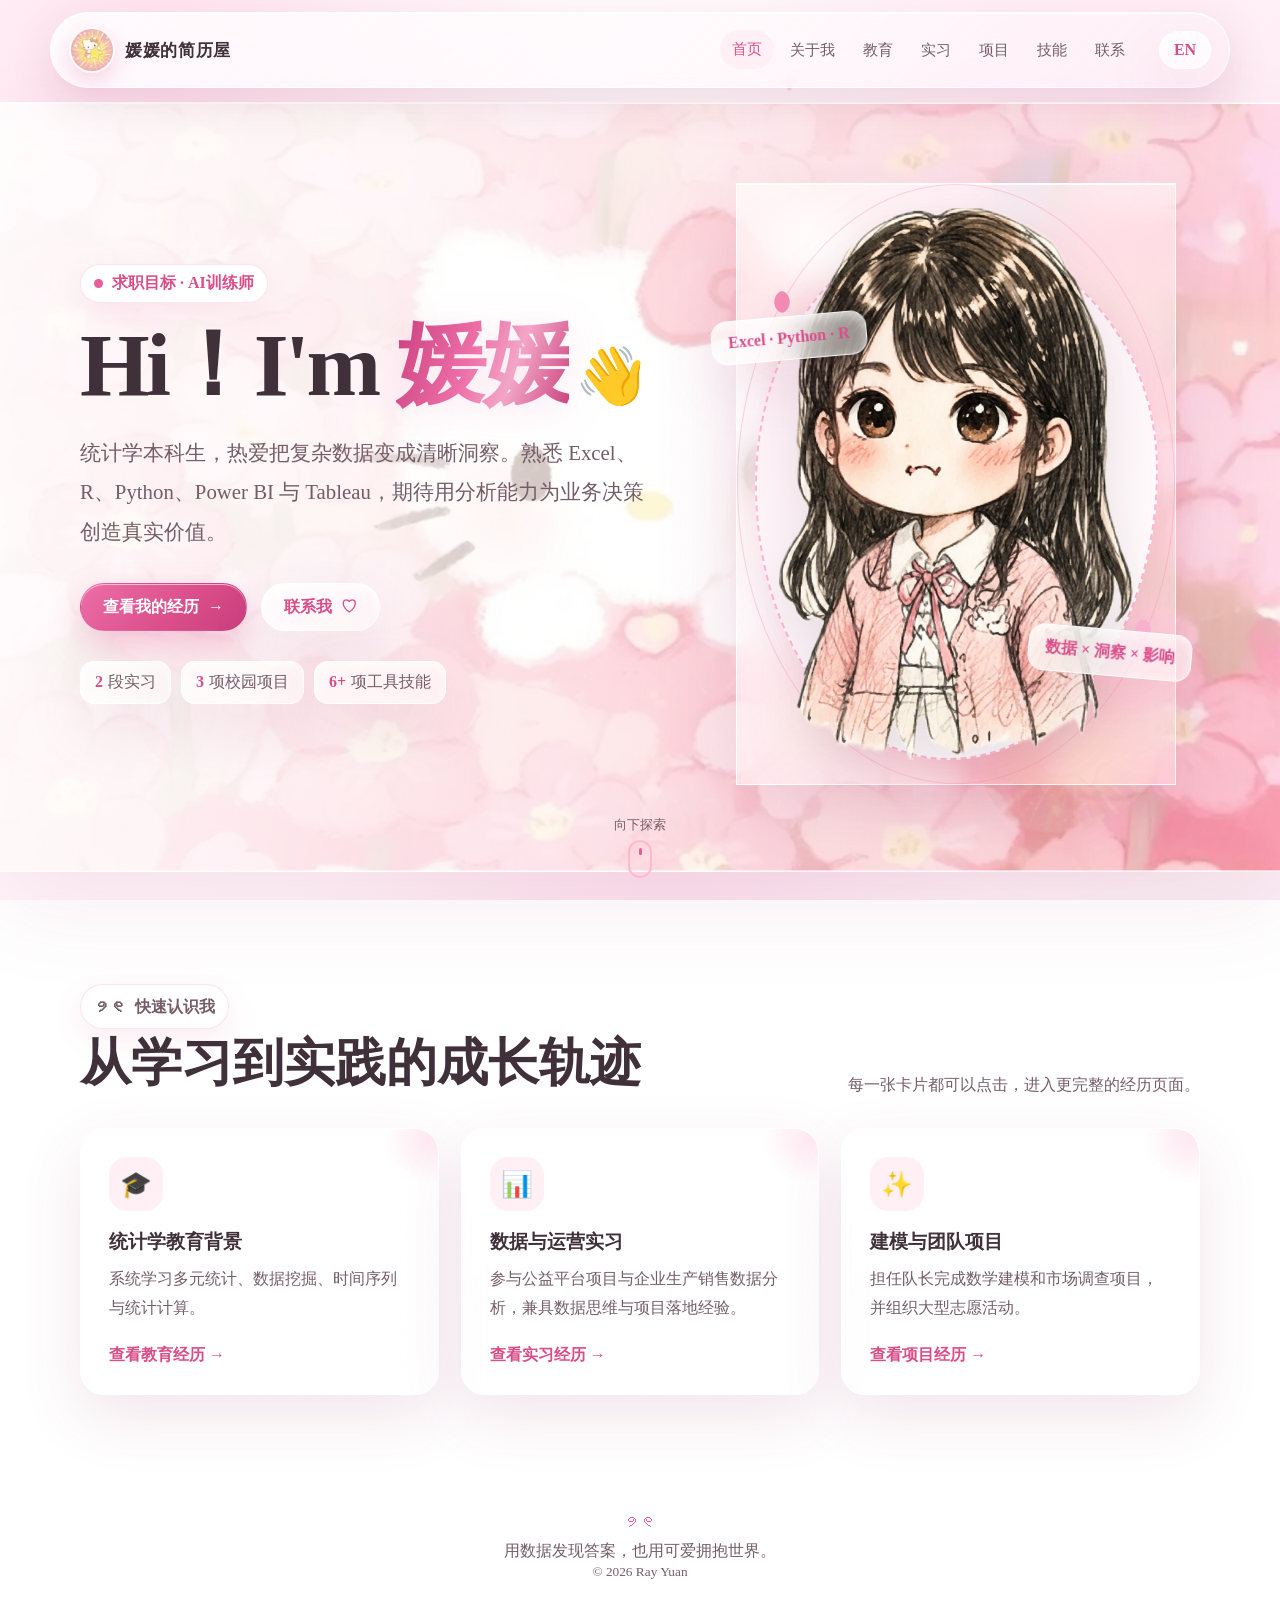
==== commit 24e7028f: "Add files via upload" ====
--- a/index.html
+++ b/index.html
@@ -36,7 +36,7 @@
 <main>
 <section class="hero">
   <div class="hero-copy reveal">
-    <p class="eyebrow"><span class="pulse-dot"></span><span data-zh="求职目标 · 数据分析" data-en="Career Goal · Data Analysis">求职目标 · 数据分析</span></p>
+    <p class="eyebrow"><span class="pulse-dot"></span><span data-zh="求职目标 · AI训练师" data-en="Career Goal · AI Trainer">求职目标 · AI训练师</span></p>
     <h1 data-html-zh="Hi！I'm <span class='gradient-text'>媛媛</span><span class='wave'>👋</span>" data-html-en="Hi, I'm <span class='gradient-text'>Ray Yuan</span><span class='wave'>👋</span>">Hi！I'm <span class="gradient-text">媛媛</span><span class="wave">👋</span></h1>
     <p class="hero-lead" data-zh="统计学本科生，热爱把复杂数据变成清晰洞察。熟悉 Excel、R、Python、Power BI 与 Tableau，期待用分析能力为业务决策创造真实价值。" data-en="A Statistics graduate who loves turning complex data into clear insights. Skilled in Excel, R, Python, Power BI and Tableau, I aim to create real business value through thoughtful analysis.">统计学本科生，热爱把复杂数据变成清晰洞察。熟悉 Excel、R、Python、Power BI 与 Tableau，期待用分析能力为业务决策创造真实价值。</p>
     <div class="hero-actions">
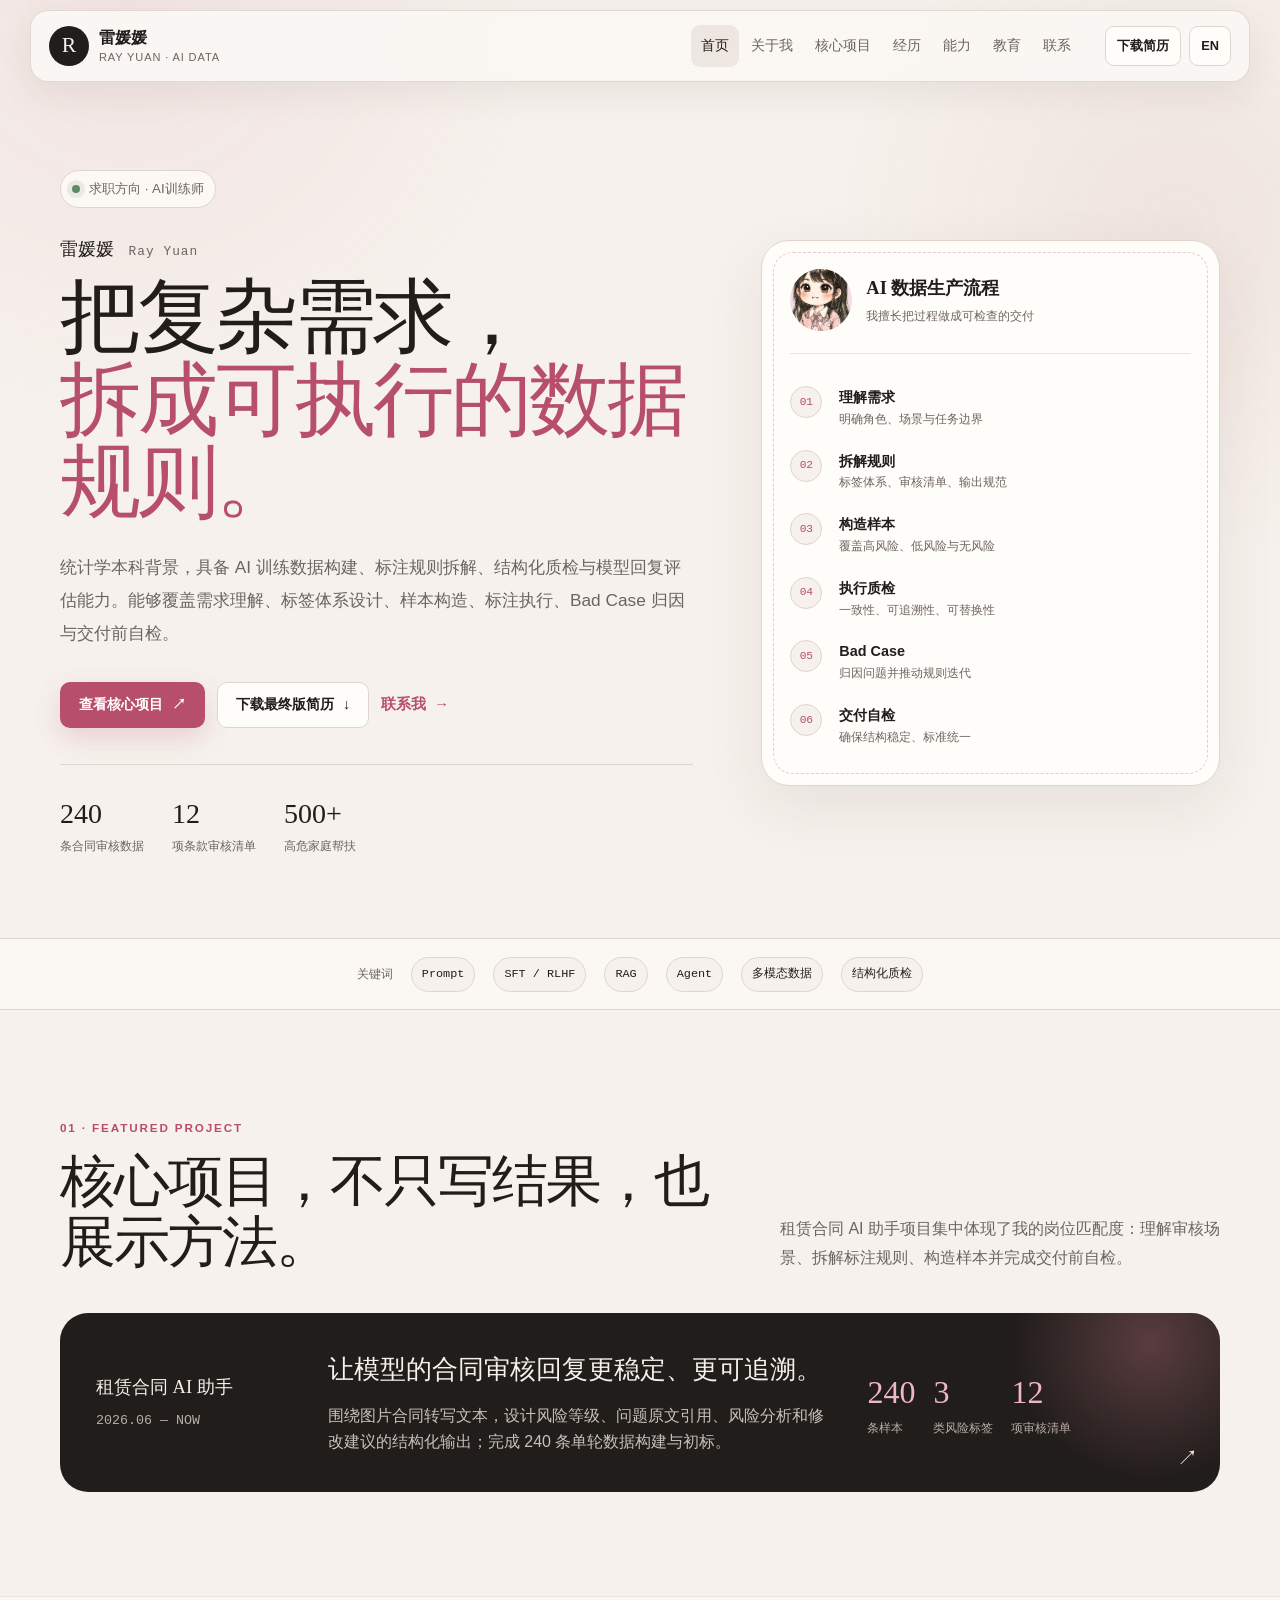
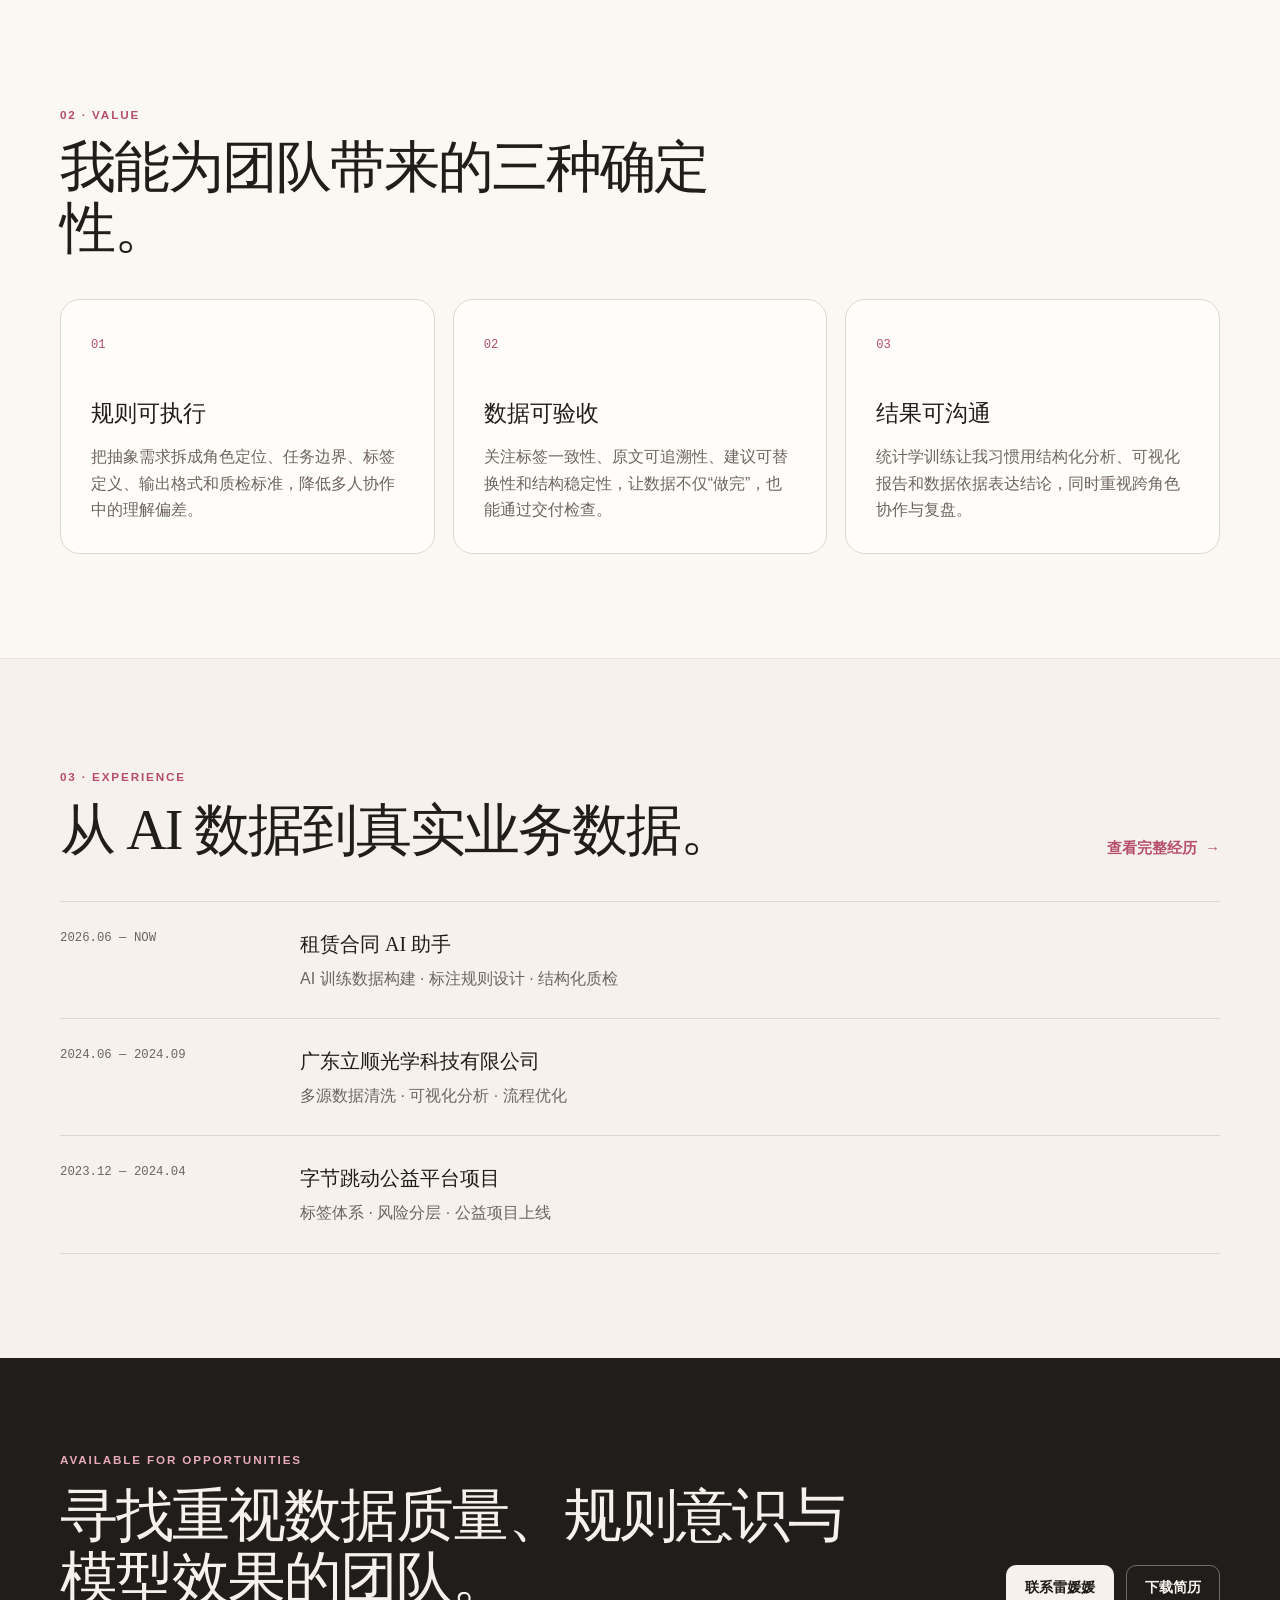
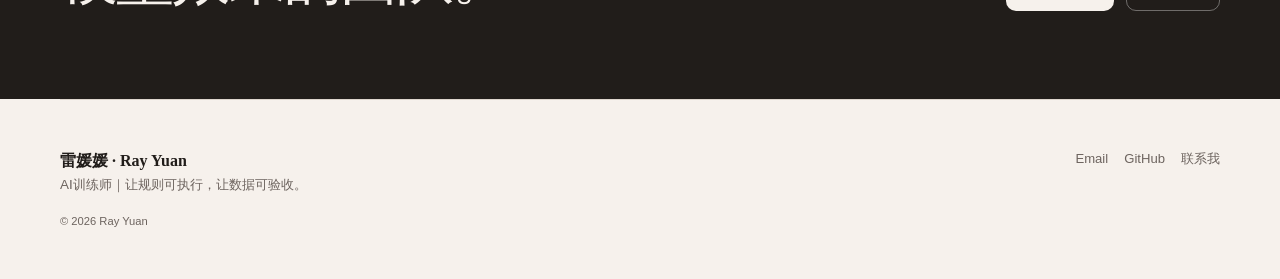
==== commit 5e840cfb: "feat: refresh AI trainer portfolio" ====
--- a/index.html
+++ b/index.html
@@ -3,74 +3,103 @@
 <head>
   <meta charset="utf-8">
   <meta name="viewport" content="width=device-width, initial-scale=1">
-  <meta name="theme-color" content="#fff0f6">
-  <meta name="description" content="Ray Yuan 的双语数据分析个人简历网站。">
-  <title>Hi！I'm 媛媛｜Ray Yuan</title>
+  <meta name="theme-color" content="#f6f1ec">
+  <meta name="description" content="雷媛媛的 AI训练师个人作品集，展示 AI 训练数据构建、标注规则设计、结构化质检与模型回复评估能力。">
+  <title>雷媛媛｜AI训练师作品集</title>
   <link rel="icon" href="assets/favicon.svg" type="image/svg+xml">
   <link rel="stylesheet" href="assets/styles.css">
   <script src="assets/app.js" defer></script>
 </head>
-<body data-page="home" data-title-zh="Hi！I'm 媛媛｜Ray Yuan" data-title-en="Hi, I’m Ray Yuan">
-<div id="top-progress"></div><div class="page-wipe"></div><div class="decor-layer"></div>
+<body data-page="home" data-title-zh="雷媛媛｜AI训练师作品集" data-title-en="Ray Yuan | AI Trainer Portfolio">
+<div id="top-progress"></div>
 <header class="site-header">
   <a class="brand" href="index.html" data-aria-zh="返回首页" data-aria-en="Back to home">
-    <span class="brand-art" aria-hidden="true"></span>
-    <span class="brand-name" data-zh="媛媛的简历屋" data-en="Ray's Resume Room">媛媛的简历屋</span>
+    <span class="brand-symbol" aria-hidden="true">R</span>
+    <span><strong>雷媛媛</strong><small>Ray Yuan · AI Data</small></span>
   </a>
   <nav class="main-nav" aria-label="Main navigation">
-    <ul>
-      <li><a href="index.html" data-page="home" data-zh="首页" data-en="Home">首页</a></li>
-      <li><a href="about.html" data-page="about" data-zh="关于我" data-en="About">关于我</a></li>
-      <li><a href="education.html" data-page="education" data-zh="教育" data-en="Education">教育</a></li>
-      <li><a href="experience.html" data-page="experience" data-zh="实习" data-en="Experience">实习</a></li>
-      <li><a href="projects.html" data-page="projects" data-zh="项目" data-en="Projects">项目</a></li>
-      <li><a href="skills.html" data-page="skills" data-zh="技能" data-en="Skills">技能</a></li>
-      <li><a href="contact.html" data-page="contact" data-zh="联系" data-en="Contact">联系</a></li>
-    </ul>
+    <a href="index.html" data-page="home" data-zh="首页" data-en="Home">首页</a>
+    <a href="about.html" data-page="about" data-zh="关于我" data-en="About">关于我</a>
+    <a href="projects.html" data-page="projects" data-zh="核心项目" data-en="Project">核心项目</a>
+    <a href="experience.html" data-page="experience" data-zh="经历" data-en="Experience">经历</a>
+    <a href="skills.html" data-page="skills" data-zh="能力" data-en="Skills">能力</a>
+    <a href="education.html" data-page="education" data-zh="教育" data-en="Education">教育</a>
+    <a href="contact.html" data-page="contact" data-zh="联系" data-en="Contact">联系</a>
   </nav>
   <div class="header-actions">
+    <a class="nav-resume" href="assets/雷媛媛_AI训练师简历_最终版.docx" download data-zh="下载简历" data-en="Resume">下载简历</a>
     <button class="lang-toggle" type="button" aria-label="Switch language">EN</button>
     <button class="nav-toggle" type="button" aria-expanded="false" aria-label="Toggle navigation"><span></span></button>
   </div>
 </header>
 <main>
-<section class="hero">
+<section class="hero container">
   <div class="hero-copy reveal">
-    <p class="eyebrow"><span class="pulse-dot"></span><span data-zh="求职目标 · AI训练师" data-en="Career Goal · AI Trainer">求职目标 · AI训练师</span></p>
-    <h1 data-html-zh="Hi！I'm <span class='gradient-text'>媛媛</span><span class='wave'>👋</span>" data-html-en="Hi, I'm <span class='gradient-text'>Ray Yuan</span><span class='wave'>👋</span>">Hi！I'm <span class="gradient-text">媛媛</span><span class="wave">👋</span></h1>
-    <p class="hero-lead" data-zh="统计学本科生，热爱把复杂数据变成清晰洞察。熟悉 Excel、R、Python、Power BI 与 Tableau，期待用分析能力为业务决策创造真实价值。" data-en="A Statistics graduate who loves turning complex data into clear insights. Skilled in Excel, R, Python, Power BI and Tableau, I aim to create real business value through thoughtful analysis.">统计学本科生，热爱把复杂数据变成清晰洞察。熟悉 Excel、R、Python、Power BI 与 Tableau，期待用分析能力为业务决策创造真实价值。</p>
+    <div class="role-pill"><span class="status-dot"></span><span data-zh="求职方向 · AI训练师" data-en="Career focus · AI Trainer">求职方向 · AI训练师</span></div>
+    <p class="hero-name">雷媛媛 <span>Ray Yuan</span></p>
+    <h1 data-html-zh="把复杂需求，<br><em>拆成可执行的数据规则。</em>" data-html-en="Turning complex needs<br>into <em>executable data rules.</em>">把复杂需求，<br><em>拆成可执行的数据规则。</em></h1>
+    <p class="hero-lead" data-zh="统计学本科背景，具备 AI 训练数据构建、标注规则拆解、结构化质检与模型回复评估能力。能够覆盖需求理解、标签体系设计、样本构造、标注执行、Bad Case 归因与交付前自检。" data-en="Statistics graduate with hands-on ability in AI training-data construction, annotation-rule breakdown, structured QA and model-response evaluation — from requirement understanding and label design to bad-case analysis and pre-delivery checks.">统计学本科背景，具备 AI 训练数据构建、标注规则拆解、结构化质检与模型回复评估能力。能够覆盖需求理解、标签体系设计、样本构造、标注执行、Bad Case 归因与交付前自检。</p>
     <div class="hero-actions">
-      <a class="btn btn-primary magnetic" href="experience.html"><span data-zh="查看我的经历" data-en="Explore My Experience">查看我的经历</span><span>→</span></a>
-      <a class="btn btn-secondary" href="contact.html"><span data-zh="联系我" data-en="Contact Me">联系我</span><span>♡</span></a>
+      <a class="btn btn-primary" href="projects.html"><span data-zh="查看核心项目" data-en="View core project">查看核心项目</span><span>↗</span></a>
+      <a class="btn btn-secondary" href="assets/雷媛媛_AI训练师简历_最终版.docx" download><span data-zh="下载最终版简历" data-en="Download resume">下载最终版简历</span><span>↓</span></a>
+      <a class="text-link" href="contact.html"><span data-zh="联系我" data-en="Contact me">联系我</span><span>→</span></a>
     </div>
-    <div class="hero-stats">
-      <span class="stat-chip"><strong>2</strong><span data-zh="段实习" data-en="Internships">段实习</span></span>
-      <span class="stat-chip"><strong>3</strong><span data-zh="项校园项目" data-en="Campus Projects">项校园项目</span></span>
-      <span class="stat-chip"><strong>6+</strong><span data-zh="项工具技能" data-en="Core Tools">项工具技能</span></span>
+    <div class="hero-proof">
+      <span><strong>240</strong><small data-zh="条合同审核数据" data-en="contract-review samples">条合同审核数据</small></span>
+      <span><strong>12</strong><small data-zh="项条款审核清单" data-en="clause checks">项条款审核清单</small></span>
+      <span><strong>500+</strong><small data-zh="高危家庭帮扶" data-en="families supported">高危家庭帮扶</small></span>
     </div>
   </div>
-  <div class="hero-visual reveal">
-    <div class="avatar-stage">
-      <div class="avatar-halo"></div><div class="orbit"></div>
-      <img class="avatar-img" src="assets/avatar.webp" alt="Ray Yuan anime avatar">
-      <div class="floating-card one">Excel · Python · R</div>
-      <div class="floating-card two" data-zh="数据 × 洞察 × 影响" data-en="Data × Insight × Impact">数据 × 洞察 × 影响</div>
+  <aside class="hero-panel reveal" aria-label="AI data workflow">
+    <div class="profile-row">
+      <img src="assets/avatar.webp" alt="雷媛媛个人头像插画">
+      <div><strong data-zh="AI 数据生产流程" data-en="AI data production flow">AI 数据生产流程</strong><span data-zh="我擅长把过程做成可检查的交付" data-en="I turn processes into verifiable deliverables">我擅长把过程做成可检查的交付</span></div>
     </div>
-  </div>
-  <a class="scroll-cue" href="#highlights"><span data-zh="向下探索" data-en="Scroll to explore">向下探索</span><span class="mouse"></span></a>
+    <ol class="workflow-list">
+      <li><span>01</span><div><strong data-zh="理解需求" data-en="Understand">理解需求</strong><small data-zh="明确角色、场景与任务边界" data-en="Clarify role, scenario and task boundary">明确角色、场景与任务边界</small></div></li>
+      <li><span>02</span><div><strong data-zh="拆解规则" data-en="Define rules">拆解规则</strong><small data-zh="标签体系、审核清单、输出规范" data-en="Labels, checklist and output format">标签体系、审核清单、输出规范</small></div></li>
+      <li><span>03</span><div><strong data-zh="构造样本" data-en="Build samples">构造样本</strong><small data-zh="覆盖高风险、低风险与无风险" data-en="Cover high, low and no-risk cases">覆盖高风险、低风险与无风险</small></div></li>
+      <li><span>04</span><div><strong data-zh="执行质检" data-en="Run QA">执行质检</strong><small data-zh="一致性、可追溯性、可替换性" data-en="Consistency, traceability and usability">一致性、可追溯性、可替换性</small></div></li>
+      <li><span>05</span><div><strong>Bad Case</strong><small data-zh="归因问题并推动规则迭代" data-en="Attribute issues and refine rules">归因问题并推动规则迭代</small></div></li>
+      <li><span>06</span><div><strong data-zh="交付自检" data-en="Deliver">交付自检</strong><small data-zh="确保结构稳定、标准统一" data-en="Ensure stable structure and standards">确保结构稳定、标准统一</small></div></li>
+    </ol>
+  </aside>
 </section>
-<section class="section" id="highlights">
+<section class="signal-bar"><div class="container"><span data-zh="关键词" data-en="Signals">关键词</span><b>Prompt</b><b>SFT / RLHF</b><b>RAG</b><b>Agent</b><b data-zh="多模态数据" data-en="Multimodal data">多模态数据</b><b data-zh="结构化质检" data-en="Structured QA">结构化质检</b></div></section>
+<section class="section container">
+  <div class="section-head reveal"><div><span class="kicker">01 · FEATURED PROJECT</span><h2 data-zh="核心项目，不只写结果，也展示方法。" data-en="A core project that shows method, not just outcome.">核心项目，不只写结果，也展示方法。</h2></div><p data-zh="租赁合同 AI 助手项目集中体现了我的岗位匹配度：理解审核场景、拆解标注规则、构造样本并完成交付前自检。" data-en="The rental-contract AI assistant demonstrates role fit through scenario understanding, rule breakdown, sample construction and pre-delivery QA.">租赁合同 AI 助手项目集中体现了我的岗位匹配度：理解审核场景、拆解标注规则、构造样本并完成交付前自检。</p></div>
+  <a class="featured-case reveal" href="projects.html">
+    <div class="case-label"><span data-zh="租赁合同 AI 助手" data-en="Rental Contract AI Assistant">租赁合同 AI 助手</span><small>2026.06 — NOW</small></div>
+    <div class="case-copy"><h3 data-zh="让模型的合同审核回复更稳定、更可追溯。" data-en="Making contract-review responses stable and traceable.">让模型的合同审核回复更稳定、更可追溯。</h3><p data-zh="围绕图片合同转写文本，设计风险等级、问题原文引用、风险分析和修改建议的结构化输出；完成 240 条单轮数据构建与初标。" data-en="Designed structured outputs for risk level, source-text citation, risk analysis and replacement-ready suggestions; built and initially labeled 240 single-turn samples.">围绕图片合同转写文本，设计风险等级、问题原文引用、风险分析和修改建议的结构化输出；完成 240 条单轮数据构建与初标。</p></div>
+    <div class="case-metrics"><span><strong>240</strong><small data-zh="条样本" data-en="samples">条样本</small></span><span><strong>3</strong><small data-zh="类风险标签" data-en="risk labels">类风险标签</small></span><span><strong>12</strong><small data-zh="项审核清单" data-en="clause checks">项审核清单</small></span></div>
+    <span class="case-arrow">↗</span>
+  </a>
+</section>
+<section class="section alt-section">
   <div class="container">
-    <div class="section-heading reveal"><div><p class="eyebrow"><span>୨୧</span><span data-zh="快速认识我" data-en="Quick Introduction">快速认识我</span></p><h2 data-zh="从学习到实践的成长轨迹" data-en="A Journey from Learning to Practice">从学习到实践的成长轨迹</h2></div><p data-zh="每一张卡片都可以点击，进入更完整的经历页面。" data-en="Every card is clickable and leads to a detailed page.">每一张卡片都可以点击，进入更完整的经历页面。</p></div>
-    <div class="grid grid-3">
-      <a class="card card-link reveal" data-tilt href="education.html"><div class="card-icon">🎓</div><h3 data-zh="统计学教育背景" data-en="Statistics Education">统计学教育背景</h3><p data-zh="系统学习多元统计、数据挖掘、时间序列与统计计算。" data-en="Coursework in multivariate statistics, data mining, time series and statistical computing.">系统学习多元统计、数据挖掘、时间序列与统计计算。</p><span class="arrow" data-zh="查看教育经历 →" data-en="View education →">查看教育经历 →</span></a>
-      <a class="card card-link reveal" data-tilt href="experience.html"><div class="card-icon">📊</div><h3 data-zh="数据与运营实习" data-en="Data & Operations Internships">数据与运营实习</h3><p data-zh="参与公益平台项目与企业生产销售数据分析，兼具数据思维与项目落地经验。" data-en="Worked on a public-benefit platform and business data analytics across production and sales.">参与公益平台项目与企业生产销售数据分析，兼具数据思维与项目落地经验。</p><span class="arrow" data-zh="查看实习经历 →" data-en="View experience →">查看实习经历 →</span></a>
-      <a class="card card-link reveal" data-tilt href="projects.html"><div class="card-icon">✨</div><h3 data-zh="建模与团队项目" data-en="Modeling & Team Projects">建模与团队项目</h3><p data-zh="担任队长完成数学建模和市场调查项目，并组织大型志愿活动。" data-en="Led mathematical modeling, market research and large volunteer initiatives.">担任队长完成数学建模和市场调查项目，并组织大型志愿活动。</p><span class="arrow" data-zh="查看项目经历 →" data-en="View projects →">查看项目经历 →</span></a>
+    <div class="section-head reveal"><div><span class="kicker">02 · VALUE</span><h2 data-zh="我能为团队带来的三种确定性。" data-en="Three kinds of certainty I bring to a team.">我能为团队带来的三种确定性。</h2></div></div>
+    <div class="value-grid">
+      <article class="value-card reveal"><span class="value-no">01</span><h3 data-zh="规则可执行" data-en="Executable rules">规则可执行</h3><p data-zh="把抽象需求拆成角色定位、任务边界、标签定义、输出格式和质检标准，降低多人协作中的理解偏差。" data-en="Translate abstract needs into role, boundary, labels, output format and QA standards, reducing ambiguity across collaborators.">把抽象需求拆成角色定位、任务边界、标签定义、输出格式和质检标准，降低多人协作中的理解偏差。</p></article>
+      <article class="value-card reveal"><span class="value-no">02</span><h3 data-zh="数据可验收" data-en="Verifiable data">数据可验收</h3><p data-zh="关注标签一致性、原文可追溯性、建议可替换性和结构稳定性，让数据不仅“做完”，也能通过交付检查。" data-en="Check label consistency, source traceability, suggestion usability and structural stability so data is not only finished, but acceptable.">关注标签一致性、原文可追溯性、建议可替换性和结构稳定性，让数据不仅“做完”，也能通过交付检查。</p></article>
+      <article class="value-card reveal"><span class="value-no">03</span><h3 data-zh="结果可沟通" data-en="Communicable results">结果可沟通</h3><p data-zh="统计学训练让我习惯用结构化分析、可视化报告和数据依据表达结论，同时重视跨角色协作与复盘。" data-en="Statistics training supports structured analysis, visual reporting and evidence-based communication, together with cross-role collaboration and review.">统计学训练让我习惯用结构化分析、可视化报告和数据依据表达结论，同时重视跨角色协作与复盘。</p></article>
     </div>
   </div>
 </section>
+<section class="section container">
+  <div class="section-head reveal"><div><span class="kicker">03 · EXPERIENCE</span><h2 data-zh="从 AI 数据到真实业务数据。" data-en="From AI data to real business data.">从 AI 数据到真实业务数据。</h2></div><a class="text-link" href="experience.html"><span data-zh="查看完整经历" data-en="View all experience">查看完整经历</span><span>→</span></a></div>
+  <div class="mini-timeline">
+    <article class="mini-item reveal"><time>2026.06 — NOW</time><div><h3 data-zh="租赁合同 AI 助手" data-en="Rental Contract AI Assistant">租赁合同 AI 助手</h3><p data-zh="AI 训练数据构建 · 标注规则设计 · 结构化质检" data-en="AI data construction · rule design · structured QA">AI 训练数据构建 · 标注规则设计 · 结构化质检</p></div></article>
+    <article class="mini-item reveal"><time>2024.06 — 2024.09</time><div><h3 data-zh="广东立顺光学科技有限公司" data-en="Guangdong Lishun Optical Technology Co., Ltd.">广东立顺光学科技有限公司</h3><p data-zh="多源数据清洗 · 可视化分析 · 流程优化" data-en="Multi-source cleaning · visualization · process improvement">多源数据清洗 · 可视化分析 · 流程优化</p></div></article>
+    <article class="mini-item reveal"><time>2023.12 — 2024.04</time><div><h3 data-zh="字节跳动公益平台项目" data-en="ByteDance Public Welfare Platform Project">字节跳动公益平台项目</h3><p data-zh="标签体系 · 风险分层 · 公益项目上线" data-en="Tagging system · risk stratification · project launch">标签体系 · 风险分层 · 公益项目上线</p></div></article>
+  </div>
+</section>
+<section class="closing-cta"><div class="container"><div><span class="kicker">AVAILABLE FOR OPPORTUNITIES</span><h2 data-zh="寻找重视数据质量、规则意识与模型效果的团队。" data-en="Looking for a team that values data quality, rule clarity and model performance.">寻找重视数据质量、规则意识与模型效果的团队。</h2></div><div class="hero-actions"><a class="btn btn-light" href="contact.html" data-zh="联系雷媛媛" data-en="Contact Ray">联系雷媛媛</a><a class="btn btn-outline-light" href="assets/雷媛媛_AI训练师简历_最终版.docx" download data-zh="下载简历" data-en="Download resume">下载简历</a></div></div></section>
 </main>
-<footer class="site-footer"><div class="footer-bow">୨୧</div><div data-zh="用数据发现答案，也用可爱拥抱世界。" data-en="Finding answers with data, embracing the world with warmth.">用数据发现答案，也用可爱拥抱世界。</div><small>© 2026 Ray Yuan</small></footer>
+<footer class="site-footer">
+  <div><strong>雷媛媛 · Ray Yuan</strong><span data-zh="AI训练师｜让规则可执行，让数据可验收。" data-en="AI Trainer | Making rules executable and data verifiable.">AI训练师｜让规则可执行，让数据可验收。</span></div>
+  <div class="footer-links"><a href="mailto:188888888@qq.com">Email</a><a href="https://github.com/Just-y1122" target="_blank" rel="noopener">GitHub</a><a href="contact.html" data-zh="联系我" data-en="Contact">联系我</a></div>
+  <small>© 2026 Ray Yuan</small>
+</footer>
 <button class="back-top" type="button" data-aria-zh="返回顶部" data-aria-en="Back to top">↑</button>
 <div class="toast" role="status" aria-live="polite"></div>
 </body>
--- a/assets/styles.css
+++ b/assets/styles.css
@@ -1,553 +1,40 @@
-/* Ray Yuan Resume — pink cat-inspired portfolio */
+/* Ray Yuan Portfolio v3 — warm editorial + precise data system */
 :root {
-  --pink-50: #fff7fa;
-  --pink-100: #fff0f6;
-  --pink-200: #ffd9e8;
-  --pink-300: #ffb8d3;
-  --pink-400: #f58db6;
-  --pink-500: #ec6fa2;
-  --pink-600: #d94d89;
-  --rose: #e85d93;
-  --ink: #4c3b43;
-  --muted: #7e6872;
-  --white: #ffffff;
-  --line: rgba(236, 111, 162, 0.18);
-  --shadow: 0 18px 50px rgba(217, 77, 137, 0.14);
-  --shadow-soft: 0 10px 30px rgba(217, 77, 137, 0.1);
-  --radius-xl: 32px;
-  --radius-lg: 24px;
-  --radius-md: 18px;
-  --header-h: 76px;
+  --paper:#f6f1ec; --paper-2:#fbf8f4; --surface:#fffdf9; --ink:#211d1a; --muted:#6d645f;
+  --line:#ded5cd; --line-soft:#ebe4de; --rose:#b64e6c; --rose-2:#d9849a; --rose-soft:#f3dde3;
+  --terracotta:#a84f3b; --dark:#211d1a; --green:#586b57; --shadow:0 20px 60px rgba(61,42,35,.08);
+  --radius:20px; --radius-sm:12px; --container:1160px; --header-h:72px;
 }
-
-* { box-sizing: border-box; }
-html { scroll-behavior: smooth; }
-body {
-  margin: 0;
-  min-height: 100vh;
-  color: var(--ink);
-  background:
-    radial-gradient(circle at 10% 0%, rgba(255, 184, 211, .32), transparent 33%),
-    radial-gradient(circle at 100% 20%, rgba(245, 141, 182, .22), transparent 28%),
-    linear-gradient(180deg, #fff 0%, var(--pink-50) 100%);
-  font-family: "FangSong", "STFangsong", "仿宋", "Noto Serif SC", serif;
-  overflow-x: hidden;
-}
-
-::selection { background: var(--pink-300); color: var(--ink); }
-a { color: inherit; text-decoration: none; }
-button, input, textarea { font: inherit; }
-button { color: inherit; }
-img { max-width: 100%; display: block; }
-
-#top-progress {
-  position: fixed; inset: 0 auto auto 0; z-index: 9999;
-  height: 4px; width: 0;
-  background: linear-gradient(90deg, var(--pink-400), var(--rose));
-  box-shadow: 0 0 16px var(--pink-400);
-}
-
-.page-wipe {
-  position: fixed; inset: 0; z-index: 9998; pointer-events: none;
-  background: var(--pink-100);
-  transform: translateY(-101%);
-}
-.page-wipe.is-leaving { animation: wipeIn .42s ease forwards; }
-@keyframes wipeIn { to { transform: translateY(0); } }
-
-.site-header {
-  position: sticky; top: 0; z-index: 1000;
-  height: var(--header-h);
-  display: flex; align-items: center; gap: 22px;
-  width: min(1180px, calc(100% - 32px));
-  margin: 12px auto 0;
-  padding: 0 18px;
-  border: 1px solid rgba(255,255,255,.86);
-  background: rgba(255,255,255,.78);
-  backdrop-filter: blur(20px);
-  box-shadow: var(--shadow-soft);
-  border-radius: 999px;
-}
-.brand { display: inline-flex; align-items: center; gap: 10px; font-weight: 700; white-space: nowrap; }
-.brand-name { font-size: 1.05rem; letter-spacing: .04em; }
-
-.cat-mark {
-  position: relative; width: 44px; height: 36px; flex: 0 0 auto;
-  border: 2px solid var(--pink-400); border-radius: 48% 48% 46% 46%;
-  background: #fff;
-  box-shadow: inset 0 -5px 0 var(--pink-100);
-}
-.cat-mark::before, .cat-mark::after {
-  content: ""; position: absolute; top: -7px; width: 15px; height: 16px;
-  background: #fff; border: 2px solid var(--pink-400); z-index: -1;
-}
-.cat-mark::before { left: 3px; transform: rotate(-20deg); border-radius: 4px 10px 0 10px; }
-.cat-mark::after { right: 3px; transform: rotate(20deg); border-radius: 10px 4px 10px 0; }
-.cat-eye { position: absolute; top: 15px; width: 3px; height: 5px; background: var(--ink); border-radius: 50%; }
-.cat-eye.left { left: 12px; } .cat-eye.right { right: 12px; }
-.cat-nose { position: absolute; left: 50%; top: 18px; width: 5px; height: 4px; border-radius: 50%; background: #f4b645; transform: translateX(-50%); }
-.cat-whisker { position: absolute; top: 19px; width: 10px; height: 1px; background: var(--pink-400); }
-.cat-whisker.w1 { left: -7px; transform: rotate(8deg); }
-.cat-whisker.w2 { left: -7px; top: 24px; transform: rotate(-8deg); }
-.cat-whisker.w3 { right: -7px; transform: rotate(-8deg); }
-.cat-whisker.w4 { right: -7px; top: 24px; transform: rotate(8deg); }
-.mini-bow { position: absolute; right: -6px; top: -7px; width: 20px; height: 14px; }
-.mini-bow::before, .mini-bow::after { content: ""; position: absolute; top: 2px; width: 10px; height: 10px; background: var(--rose); border-radius: 60% 35% 60% 35%; }
-.mini-bow::before { left: 0; transform: rotate(25deg); }
-.mini-bow::after { right: 0; transform: scaleX(-1) rotate(25deg); }
-.mini-bow i { position: absolute; left: 7px; top: 4px; width: 7px; height: 7px; background: var(--pink-300); border-radius: 50%; z-index: 2; }
-
-.main-nav { margin-left: auto; }
-.main-nav ul { display: flex; gap: 4px; list-style: none; margin: 0; padding: 0; }
-.main-nav a {
-  position: relative; display: block; padding: 10px 12px; border-radius: 999px;
-  color: var(--muted); font-size: .92rem; transition: .25s ease;
-}
-.main-nav a:hover, .main-nav a[aria-current="page"] { color: var(--rose); background: var(--pink-100); transform: translateY(-1px); }
-.header-actions { display: flex; align-items: center; gap: 8px; }
-.lang-toggle, .nav-toggle {
-  border: 1px solid var(--line); background: #fff; border-radius: 999px;
-  cursor: pointer; box-shadow: 0 5px 18px rgba(217,77,137,.08);
-}
-.lang-toggle { min-width: 52px; padding: 9px 13px; font-weight: 700; color: var(--rose); transition: .25s ease; }
-.lang-toggle:hover { transform: translateY(-2px) rotate(-2deg); box-shadow: 0 9px 24px rgba(217,77,137,.16); }
-.nav-toggle { display: none; width: 42px; height: 42px; place-items: center; padding: 0; }
-.nav-toggle span, .nav-toggle::before, .nav-toggle::after { content: ""; display: block; width: 18px; height: 2px; background: var(--rose); border-radius: 2px; transition: .25s; }
-.nav-toggle::before { transform: translateY(-5px); } .nav-toggle::after { transform: translateY(5px); }
-.nav-toggle[aria-expanded="true"] span { opacity: 0; }
-.nav-toggle[aria-expanded="true"]::before { transform: translateY(2px) rotate(45deg); }
-.nav-toggle[aria-expanded="true"]::after { transform: translateY(-2px) rotate(-45deg); }
-
-main { min-height: calc(100vh - var(--header-h)); }
-.container { width: min(1120px, calc(100% - 40px)); margin: 0 auto; }
-.section { padding: 84px 0; }
-.section-tight { padding: 48px 0; }
-
-.hero {
-  position: relative; min-height: calc(100vh - 88px);
-  display: grid; grid-template-columns: 1.08fr .92fr; align-items: center; gap: 60px;
-  width: min(1120px, calc(100% - 40px)); margin: 0 auto; padding: 72px 0 92px;
-}
-.eyebrow { display: inline-flex; align-items: center; gap: 9px; margin: 0 0 18px; padding: 8px 13px; border-radius: 999px; background: #fff; border: 1px solid var(--line); color: var(--rose); box-shadow: var(--shadow-soft); font-weight: 700; }
-.pulse-dot { width: 9px; height: 9px; border-radius: 50%; background: var(--pink-500); box-shadow: 0 0 0 0 rgba(236,111,162,.5); animation: pulse 1.7s infinite; }
-@keyframes pulse { 70% { box-shadow: 0 0 0 9px rgba(236,111,162,0); } 100% { box-shadow: 0 0 0 0 rgba(236,111,162,0); } }
-.hero h1 { margin: 0; font-size: clamp(3.3rem, 7vw, 6.5rem); line-height: .98; letter-spacing: -.04em; }
-.gradient-text { color: var(--rose); background: linear-gradient(135deg, var(--rose), var(--pink-400)); -webkit-background-clip: text; background-clip: text; -webkit-text-fill-color: transparent; }
-.wave { display: inline-block; margin-left: .12em; font-size: .62em; transform-origin: 70% 70%; animation: wave 2.4s ease-in-out infinite; }
-@keyframes wave { 0%,60%,100%{transform:rotate(0)} 10%{transform:rotate(14deg)} 20%{transform:rotate(-8deg)} 30%{transform:rotate(14deg)} 40%{transform:rotate(-4deg)} 50%{transform:rotate(10deg)} }
-.hero-lead { max-width: 650px; margin: 24px 0 0; font-size: clamp(1.08rem, 2vw, 1.3rem); line-height: 1.9; color: var(--muted); }
-.hero-actions { display: flex; flex-wrap: wrap; gap: 14px; margin-top: 32px; }
-.btn {
-  display: inline-flex; align-items: center; justify-content: center; gap: 9px;
-  min-height: 48px; padding: 0 22px; border: 1px solid transparent; border-radius: 999px;
-  font-weight: 700; cursor: pointer; transition: transform .25s ease, box-shadow .25s ease, background .25s ease;
-}
-.btn-primary { color: #fff; background: linear-gradient(135deg, var(--pink-500), var(--rose)); box-shadow: 0 12px 28px rgba(232,93,147,.28); }
-.btn-primary:hover { transform: translateY(-3px); box-shadow: 0 18px 36px rgba(232,93,147,.34); }
-.btn-secondary { background: #fff; border-color: var(--line); color: var(--rose); box-shadow: var(--shadow-soft); }
-.btn-secondary:hover { transform: translateY(-3px); background: var(--pink-100); }
-.btn-ghost { background: transparent; border-color: var(--line); color: var(--muted); }
-.btn svg { width: 18px; height: 18px; }
-.hero-stats { display: flex; flex-wrap: wrap; gap: 10px; margin-top: 30px; }
-.stat-chip { padding: 10px 14px; border-radius: 14px; background: rgba(255,255,255,.86); border: 1px dashed var(--pink-300); color: var(--muted); box-shadow: 0 7px 20px rgba(217,77,137,.07); }
-.stat-chip strong { color: var(--rose); margin-right: 5px; }
-
-.hero-visual { position: relative; min-height: 580px; display: grid; place-items: center; }
-.avatar-stage { position: relative; width: min(440px, 88vw); aspect-ratio: 1/1.14; display: grid; place-items: center; }
-.avatar-halo { position: absolute; inset: 8% 4% 4%; border-radius: 46% 54% 52% 48% / 48% 45% 55% 52%; background: linear-gradient(145deg, var(--pink-100), #fff); border: 2px dashed var(--pink-300); animation: morph 9s ease-in-out infinite; box-shadow: var(--shadow); }
-@keyframes morph { 0%,100%{border-radius:46% 54% 52% 48%/48% 45% 55% 52%} 50%{border-radius:55% 45% 43% 57%/54% 55% 45% 46%} }
-.avatar-img { position: relative; z-index: 2; width: 88%; height: 92%; object-fit: contain; object-position: center bottom; filter: drop-shadow(0 22px 24px rgba(111,74,89,.15)); animation: float 4.6s ease-in-out infinite; }
-@keyframes float { 0%,100%{transform:translateY(0) rotate(-.5deg)} 50%{transform:translateY(-14px) rotate(.7deg)} }
-.orbit { position: absolute; inset: 0; z-index: 1; border: 1px solid rgba(245,141,182,.35); border-radius: 50%; animation: spin 18s linear infinite; }
-.orbit::before, .orbit::after { content:""; position:absolute; width:18px; height:18px; background:var(--pink-400); transform:rotate(45deg); border-radius: 5px 12px 5px 12px; }
-.orbit::before { left: 8%; top: 18%; } .orbit::after { right: 5%; bottom: 24%; background: var(--pink-300); }
-@keyframes spin { to{transform:rotate(360deg)} }
-.floating-card { position: absolute; z-index: 3; padding: 12px 16px; border-radius: 16px; background: rgba(255,255,255,.9); border: 1px solid var(--line); box-shadow: var(--shadow-soft); color: var(--rose); font-weight: 700; backdrop-filter: blur(10px); animation: bob 4s ease-in-out infinite; }
-.floating-card.one { left: -6%; top: 22%; transform: rotate(-5deg); }
-.floating-card.two { right: -4%; bottom: 18%; transform: rotate(5deg); animation-delay: -1.7s; }
-@keyframes bob { 0%,100%{translate:0 0} 50%{translate:0 -9px} }
-
-.scroll-cue { position:absolute; left:50%; bottom:22px; transform:translateX(-50%); display:flex; flex-direction:column; align-items:center; gap:6px; color:var(--muted); font-size:.84rem; }
-.mouse { width:24px; height:38px; border:2px solid var(--pink-300); border-radius:16px; padding-top:6px; display:flex; justify-content:center; }
-.mouse::after { content:""; width:3px; height:7px; background:var(--pink-500); border-radius:2px; animation:scrollDot 1.5s infinite; }
-@keyframes scrollDot { from{transform:translateY(0);opacity:1} to{transform:translateY(12px);opacity:0} }
-
-.page-hero { padding: 88px 0 48px; text-align: center; }
-.page-kicker { display:inline-flex; align-items:center; gap:8px; padding:8px 14px; border-radius:999px; background:#fff; border:1px solid var(--line); color:var(--rose); box-shadow:var(--shadow-soft); }
-.page-hero h1 { margin:20px 0 12px; font-size:clamp(2.8rem,6vw,5.2rem); line-height:1.06; }
-.page-hero p { max-width:720px; margin:0 auto; font-size:1.12rem; line-height:1.85; color:var(--muted); }
-
-.grid { display:grid; gap:22px; }
-.grid-2 { grid-template-columns:repeat(2,minmax(0,1fr)); }
-.grid-3 { grid-template-columns:repeat(3,minmax(0,1fr)); }
-.card {
-  position:relative; overflow:hidden; padding:28px; border-radius:var(--radius-lg);
-  background:rgba(255,255,255,.86); border:1px solid rgba(245,141,182,.24); box-shadow:var(--shadow-soft);
-  transition:transform .25s ease, box-shadow .25s ease;
-}
-.card::after { content:""; position:absolute; width:90px; height:90px; right:-35px; top:-35px; border-radius:50%; background:radial-gradient(circle,var(--pink-200),transparent 70%); opacity:.6; }
-.card:hover { box-shadow:var(--shadow); }
-.card-icon { width:54px; height:54px; display:grid; place-items:center; border-radius:18px; background:var(--pink-100); color:var(--rose); font-size:1.6rem; margin-bottom:18px; }
-.card h2, .card h3 { margin:0 0 10px; }
-.card p { margin:0; color:var(--muted); line-height:1.8; }
-.card-link { display:flex; flex-direction:column; min-height:240px; }
-.card-link .arrow { margin-top:auto; padding-top:22px; color:var(--rose); font-weight:700; }
-
-.section-heading { display:flex; justify-content:space-between; align-items:end; gap:24px; margin-bottom:30px; }
-.section-heading h2 { margin:0; font-size:clamp(2rem,4vw,3.2rem); }
-.section-heading p { max-width:560px; margin:0; color:var(--muted); line-height:1.7; }
-
-.profile-panel { display:grid; grid-template-columns:.72fr 1.28fr; gap:26px; align-items:stretch; }
-.profile-visual { position:relative; min-height:430px; display:grid; place-items:center; background:linear-gradient(145deg,var(--pink-100),#fff); }
-.profile-visual img { width:78%; height:380px; object-fit:contain; filter:drop-shadow(0 18px 20px rgba(217,77,137,.12)); }
-.profile-copy h2 { font-size:clamp(2rem,4vw,3rem); margin:0 0 18px; }
-.profile-copy p { font-size:1.08rem; line-height:2; }
-.tag-list { display:flex; flex-wrap:wrap; gap:10px; margin-top:22px; }
-.tag { padding:9px 13px; border-radius:999px; background:var(--pink-100); color:var(--rose); border:1px solid var(--line); }
-
-.timeline { position:relative; max-width:980px; margin:0 auto; }
-.timeline::before { content:""; position:absolute; left:19px; top:0; bottom:0; width:2px; background:linear-gradient(var(--pink-300),var(--pink-100)); }
-.timeline-item { position:relative; padding-left:66px; margin-bottom:28px; }
-.timeline-dot { position:absolute; left:6px; top:30px; width:28px; height:28px; border:7px solid #fff; border-radius:50%; background:var(--pink-500); box-shadow:0 0 0 2px var(--pink-300),0 8px 20px rgba(217,77,137,.2); }
-.timeline-card { padding:30px; }
-.timeline-meta { display:flex; flex-wrap:wrap; gap:10px 18px; align-items:center; color:var(--muted); margin-bottom:12px; }
-.timeline-meta time { color:var(--rose); font-weight:700; }
-.timeline-card h2 { font-size:1.55rem; margin:0 0 6px; }
-.timeline-card h3 { font-size:1.02rem; color:var(--rose); margin:0 0 18px; font-weight:700; }
-.bullet-list { margin:0; padding:0; list-style:none; display:grid; gap:13px; }
-.bullet-list li { position:relative; padding-left:24px; color:var(--muted); line-height:1.8; }
-.bullet-list li::before { content:"♥"; position:absolute; left:0; top:1px; color:var(--pink-400); font-size:.84rem; }
-.metric-row { display:flex; flex-wrap:wrap; gap:10px; margin-top:20px; }
-.metric { padding:8px 12px; border-radius:12px; background:var(--pink-100); color:var(--rose); font-weight:700; font-size:.92rem; }
-
-.course-cloud { display:flex; flex-wrap:wrap; gap:12px; }
-.course-chip { position:relative; padding:12px 16px 12px 38px; border-radius:14px; background:#fff; border:1px solid var(--line); box-shadow:0 7px 20px rgba(217,77,137,.07); transition:.25s; }
-.course-chip::before { content:"✦"; position:absolute; left:15px; color:var(--pink-500); }
-.course-chip:hover { transform:translateY(-4px) rotate(-1deg); border-color:var(--pink-300); }
-
-.project-card { display:flex; flex-direction:column; min-height:440px; }
-.project-top { display:flex; align-items:center; justify-content:space-between; gap:14px; }
-.project-number { font-size:3.8rem; line-height:1; color:var(--pink-200); font-weight:900; }
-.project-badge { padding:7px 11px; border-radius:999px; background:var(--pink-100); color:var(--rose); font-size:.9rem; }
-.project-card h2 { margin:18px 0 6px; font-size:1.55rem; }
-.project-card h3 { margin:0 0 18px; color:var(--rose); font-size:1rem; }
-.project-card .bullet-list { margin-bottom:22px; }
-.project-card .metric-row { margin-top:auto; }
-
-.skill-toolbar { display:flex; flex-wrap:wrap; gap:10px; justify-content:center; margin-bottom:28px; }
-.filter-btn { border:1px solid var(--line); background:#fff; color:var(--muted); padding:10px 16px; border-radius:999px; cursor:pointer; transition:.2s; }
-.filter-btn:hover, .filter-btn.is-active { background:var(--pink-500); color:#fff; box-shadow:0 8px 22px rgba(236,111,162,.25); }
-.skill-card { min-height:210px; }
-.skill-card[hidden] { display:none; }
-.skill-meter { height:9px; background:var(--pink-100); border-radius:999px; overflow:hidden; margin-top:18px; }
-.skill-meter span { display:block; height:100%; width:var(--level); background:linear-gradient(90deg,var(--pink-300),var(--rose)); border-radius:inherit; transform:scaleX(0); transform-origin:left; transition:transform 1.1s cubic-bezier(.2,.8,.2,1); }
-.skill-card.is-visible .skill-meter span { transform:scaleX(1); }
-
-.contact-wrap { display:grid; grid-template-columns:.9fr 1.1fr; gap:26px; }
-.contact-visual { min-height:520px; display:grid; place-items:center; text-align:center; background:linear-gradient(160deg,var(--pink-100),#fff); }
-.mail-cat { position:relative; width:220px; height:165px; margin:0 auto 24px; animation:float 4.6s ease-in-out infinite; }
-.envelope { position:absolute; left:10px; right:10px; bottom:0; height:120px; background:#fff; border:3px solid var(--pink-300); border-radius:20px; box-shadow:var(--shadow); }
-.envelope::before { content:""; position:absolute; inset:0; background:linear-gradient(145deg,transparent 49%,var(--pink-100) 50%); clip-path:polygon(0 0,100% 0,50% 65%); }
-.mail-cat .cat-mark { position:absolute; left:50%; top:4px; transform:translateX(-50%) scale(2.25); z-index:2; }
-.contact-list { display:grid; gap:14px; margin-top:24px; }
-.contact-item { display:flex; align-items:center; gap:15px; padding:16px; border-radius:18px; background:var(--pink-50); border:1px solid var(--line); }
-.contact-item .icon { width:44px; height:44px; display:grid; place-items:center; border-radius:14px; background:#fff; color:var(--rose); box-shadow:0 6px 18px rgba(217,77,137,.1); }
-.contact-item strong { display:block; margin-bottom:3px; }
-.contact-item span { color:var(--muted); word-break:break-all; }
-.contact-actions { display:flex; flex-wrap:wrap; gap:12px; margin-top:24px; }
-.toast { position:fixed; left:50%; bottom:28px; z-index:9999; transform:translate(-50%,30px); opacity:0; pointer-events:none; padding:12px 18px; border-radius:999px; background:var(--ink); color:#fff; box-shadow:var(--shadow); transition:.3s; }
-.toast.show { opacity:1; transform:translate(-50%,0); }
-
-.site-footer { padding:34px 20px 44px; text-align:center; color:var(--muted); }
-.footer-bow { display:inline-block; margin-bottom:10px; color:var(--pink-500); animation:bob 3s ease-in-out infinite; }
-.back-top { position:fixed; right:22px; bottom:22px; z-index:900; width:46px; height:46px; border:1px solid var(--line); border-radius:50%; background:#fff; color:var(--rose); box-shadow:var(--shadow-soft); cursor:pointer; opacity:0; transform:translateY(15px); pointer-events:none; transition:.25s; }
-.back-top.show { opacity:1; transform:translateY(0); pointer-events:auto; }
-.back-top:hover { transform:translateY(-3px) rotate(-8deg); }
-
-.decor-layer { position:fixed; inset:0; pointer-events:none; z-index:-1; overflow:hidden; }
-.decor { position:absolute; opacity:.32; animation:drift var(--duration) ease-in-out infinite alternate; }
-.decor.heart { width:16px; height:16px; background:var(--pink-300); transform:rotate(45deg); border-radius:4px 9px 4px 9px; }
-.decor.star { color:var(--pink-400); font-size:20px; }
-@keyframes drift { from{translate:0 -8px; rotate:-4deg} to{translate:10px 20px; rotate:8deg} }
-.trail-heart { position:fixed; z-index:9997; pointer-events:none; color:var(--pink-500); animation:trail .9s ease-out forwards; }
-@keyframes trail { to { transform:translateY(-28px) scale(.2) rotate(25deg); opacity:0; } }
-.reveal { opacity:0; transform:translateY(22px); transition:opacity .75s ease, transform .75s ease; }
-.reveal.is-visible { opacity:1; transform:none; }
-
-.not-found { min-height:calc(100vh - 150px); display:grid; place-items:center; text-align:center; padding:60px 20px; }
-.not-found h1 { font-size:clamp(6rem,20vw,13rem); line-height:.75; margin:0; color:var(--pink-200); text-shadow:0 10px 0 #fff; }
-.not-found h2 { font-size:clamp(2rem,5vw,3.8rem); margin:28px 0 14px; }
-.not-found p { color:var(--muted); margin:0 0 28px; }
-
-@media (max-width: 1000px) {
-  .site-header { gap:10px; }
-  .main-nav a { padding:9px 8px; font-size:.85rem; }
-  .hero { grid-template-columns:1fr; text-align:center; padding-top:66px; }
-  .hero-copy { order:1; }
-  .hero-visual { order:2; min-height:500px; }
-  .hero-lead { margin-left:auto; margin-right:auto; }
-  .hero-actions,.hero-stats { justify-content:center; }
-  .scroll-cue { display:none; }
-  .profile-panel,.contact-wrap { grid-template-columns:1fr; }
-}
-
-@media (max-width: 820px) {
-  :root { --header-h:68px; }
-  .site-header { width:calc(100% - 24px); height:64px; margin-top:8px; padding:0 12px 0 15px; }
-  .brand-name { display:none; }
-  .nav-toggle { display:grid; }
-  .main-nav { position:fixed; left:12px; right:12px; top:80px; margin:0; padding:14px; border:1px solid var(--line); border-radius:24px; background:rgba(255,255,255,.96); box-shadow:var(--shadow); opacity:0; transform:translateY(-10px) scale(.98); pointer-events:none; transition:.25s; }
-  .main-nav.is-open { opacity:1; transform:none; pointer-events:auto; }
-  .main-nav ul { display:grid; grid-template-columns:repeat(2,minmax(0,1fr)); gap:8px; }
-  .main-nav a { padding:12px; text-align:center; background:var(--pink-50); }
-  .grid-3 { grid-template-columns:1fr 1fr; }
-  .section-heading { align-items:start; flex-direction:column; }
-}
-
-@media (max-width: 620px) {
-  .container,.hero { width:min(100% - 28px,1120px); }
-  .section { padding:64px 0; }
-  .hero { min-height:auto; padding:62px 0 74px; gap:28px; }
-  .hero h1 { font-size:clamp(3.1rem,17vw,4.8rem); }
-  .hero-lead { font-size:1.02rem; line-height:1.75; }
-  .hero-visual { min-height:410px; }
-  .avatar-stage { width:min(340px,92vw); }
-  .floating-card { font-size:.85rem; padding:9px 12px; }
-  .floating-card.one { left:0; } .floating-card.two { right:0; }
-  .grid-2,.grid-3 { grid-template-columns:1fr; }
-  .card { padding:23px; border-radius:20px; }
-  .page-hero { padding:66px 0 34px; }
-  .timeline::before { left:12px; }
-  .timeline-item { padding-left:42px; }
-  .timeline-dot { left:0; width:24px; height:24px; border-width:6px; }
-  .timeline-card { padding:22px; }
-  .profile-visual { min-height:350px; }
-  .profile-visual img { height:310px; }
-  .contact-visual { min-height:390px; }
-  .back-top { right:14px; bottom:14px; }
-  .main-nav ul { grid-template-columns:1fr; }
-}
-
-@media (prefers-reduced-motion: reduce) {
-  *,*::before,*::after { animation-duration:.01ms !important; animation-iteration-count:1 !important; scroll-behavior:auto !important; transition-duration:.01ms !important; }
-  .trail-heart,.decor-layer { display:none !important; }
-}
-
-
-/* ===== 2026 visual refresh: authorized artwork + light liquid glass ===== */
-:root {
-  --glass-bg: rgba(255,255,255,.58);
-  --glass-bg-strong: rgba(255,255,255,.76);
-  --glass-border: rgba(255,255,255,.82);
-  --glass-highlight: rgba(255,255,255,.94);
-  --glass-shadow: 0 22px 60px rgba(154,58,105,.13), 0 3px 12px rgba(255,255,255,.7) inset;
-  --glass-shadow-hover: 0 30px 76px rgba(154,58,105,.20), 0 4px 16px rgba(255,255,255,.78) inset;
-  --pink-500: #e95d9a;
-  --rose: #d94d89;
-  --ink: #3f3039;
-  --muted: #745d69;
-}
-body {
-  background:
-    radial-gradient(circle at 12% 8%, rgba(255,186,217,.42), transparent 30%),
-    radial-gradient(circle at 86% 14%, rgba(255,224,239,.60), transparent 29%),
-    radial-gradient(circle at 52% 94%, rgba(247,173,207,.27), transparent 34%),
-    linear-gradient(145deg, #fffdfd 0%, #fff5f9 48%, #faedf4 100%);
-  background-attachment: fixed;
-}
-body::before {
-  content:""; position:fixed; inset:0; z-index:-3; pointer-events:none;
-  background-image:
-    linear-gradient(rgba(255,255,255,.08) 1px, transparent 1px),
-    linear-gradient(90deg, rgba(255,255,255,.08) 1px, transparent 1px);
-  background-size:28px 28px; opacity:.45;
-}
-.site-header,
-.card,
-.stat-chip,
-.floating-card,
-.course-chip,
-.filter-btn,
-.contact-item,
-.tag,
-.metric,
-.lang-toggle,
-.back-top {
-  background: linear-gradient(145deg, rgba(255,255,255,.72), rgba(255,255,255,.43));
-  border: 1px solid var(--glass-border);
-  box-shadow: var(--glass-shadow);
-  backdrop-filter: blur(18px) saturate(1.25);
-  -webkit-backdrop-filter: blur(18px) saturate(1.25);
-}
-.site-header {
-  background: linear-gradient(135deg, rgba(255,255,255,.83), rgba(255,244,249,.58));
-  box-shadow: 0 16px 45px rgba(128,55,91,.12), inset 0 1px 0 rgba(255,255,255,.96);
-}
-.card { position:relative; overflow:hidden; }
-.card::before {
-  content:""; position:absolute; inset:0; pointer-events:none;
-  background: linear-gradient(118deg, rgba(255,255,255,.68), transparent 24%, transparent 70%, rgba(255,255,255,.22));
-  opacity:.65;
-}
-.card > * { position:relative; z-index:1; }
-.card:hover { box-shadow:var(--glass-shadow-hover); border-color:rgba(255,255,255,.96); }
-.btn-primary {
-  background: linear-gradient(135deg, #ed6ea7, #d94d89 62%, #c93f7d);
-  box-shadow: 0 15px 34px rgba(217,77,137,.28), inset 0 1px 0 rgba(255,255,255,.56);
-}
-.btn-secondary {
-  background: linear-gradient(145deg, rgba(255,255,255,.82), rgba(255,240,247,.56));
-  border-color: rgba(255,255,255,.95);
-  box-shadow: var(--glass-shadow);
-  backdrop-filter: blur(16px);
-}
-.gradient-text {
-  background: linear-gradient(110deg,#c93f7d 0%,#ed6ea7 42%,#f3a6c7 66%,#c93f7d 100%);
-  -webkit-background-clip:text; background-clip:text; color:transparent;
-  filter: drop-shadow(0 8px 20px rgba(217,77,137,.13));
-}
-.brand-art {
-  width:46px; height:46px; flex:0 0 auto; border-radius:50%;
-  background:url('brand-art.webp') center/cover no-repeat;
-  border:2px solid rgba(255,255,255,.92);
-  box-shadow:0 8px 20px rgba(217,77,137,.22), inset 0 0 0 1px rgba(236,111,162,.18);
-}
-
-/* Full artwork backgrounds remain gentle so resume text stays readable. */
-.hero { position:relative; isolation:isolate; }
-.hero::before {
-  content:""; position:absolute; inset:14px 0 28px; z-index:-2; border-radius:46px;
-  background:
-    linear-gradient(100deg, rgba(255,255,255,.93) 0%, rgba(255,255,255,.72) 48%, rgba(255,248,252,.40) 100%),
-    url('art-flower.webp') 76% 48%/cover no-repeat;
-  border:1px solid rgba(255,255,255,.84);
-  box-shadow:0 36px 90px rgba(180,79,127,.13), inset 0 1px 0 rgba(255,255,255,.95);
-  backdrop-filter:blur(4px);
-}
-.hero::after {
-  content:""; position:absolute; width:190px; height:190px; right:3%; bottom:8%; z-index:-1;
-  border-radius:42% 58% 62% 38% / 47% 42% 58% 53%;
-  background:url('art-star.webp') center/cover no-repeat;
-  opacity:.28; filter:saturate(.9) blur(.2px); transform:rotate(8deg);
-  box-shadow:0 28px 70px rgba(217,77,137,.18);
-}
-.avatar-stage {
-  background:linear-gradient(145deg,rgba(255,255,255,.58),rgba(255,237,246,.28));
-  border:1px solid rgba(255,255,255,.92);
-  box-shadow:0 28px 74px rgba(170,65,117,.18), inset 0 1px 0 rgba(255,255,255,.95);
-  backdrop-filter:blur(20px) saturate(1.15);
-}
-.avatar-img { filter:drop-shadow(0 22px 28px rgba(99,55,75,.14)); }
-.profile-visual::before {
-  background:
-    linear-gradient(rgba(255,255,255,.68),rgba(255,255,255,.22)),
-    url('art-collage.webp') center/cover no-repeat;
-  opacity:.95;
-}
-.profile-visual img { filter:drop-shadow(0 20px 30px rgba(91,44,65,.18)); }
-
-body[data-page="about"] { --page-art:url('art-collage.webp'); }
-body[data-page="education"] { --page-art:url('art-cherry.webp'); }
-body[data-page="experience"] { --page-art:url('art-star.webp'); }
-body[data-page="projects"] { --page-art:url('art-super.webp'); }
-body[data-page="skills"] { --page-art:url('art-power.webp'); }
-body[data-page="contact"] { --page-art:url('art-flower.webp'); }
-.page-hero {
-  position:relative; min-height:290px; padding-right:min(34vw,390px); overflow:hidden;
-  margin-top:28px; border-radius:38px;
-  background:linear-gradient(125deg,rgba(255,255,255,.78),rgba(255,245,250,.46));
-  border:1px solid rgba(255,255,255,.86);
-  box-shadow:var(--glass-shadow);
-  backdrop-filter:blur(18px) saturate(1.18);
-}
-.page-hero::before {
-  content:""; position:absolute; inset:0; pointer-events:none;
-  background:linear-gradient(112deg,rgba(255,255,255,.68),transparent 50%);
-}
-.page-hero::after {
-  content:""; position:absolute; right:20px; top:18px; bottom:18px; width:min(31vw,340px);
-  border-radius:28px; background-image:var(--page-art); background-size:cover; background-position:center;
-  box-shadow:0 20px 52px rgba(148,60,103,.18), inset 0 0 0 1px rgba(255,255,255,.70);
-  opacity:.88;
-}
-.page-hero > * { position:relative; z-index:1; }
-body[data-page="projects"] .page-hero::after { background-position:center 72%; }
-body[data-page="skills"] .page-hero::after { background-position:center 72%; }
-body[data-page="experience"] .page-hero::after { background-position:center; }
-
-.contact-art {
-  width:min(330px,80%); aspect-ratio:4/5; margin:0 auto 20px; border-radius:32px;
-  background:
-    linear-gradient(180deg,rgba(255,255,255,.02),rgba(255,255,255,.16)),
-    url('art-flower.webp') center/cover no-repeat;
-  border:1px solid rgba(255,255,255,.88);
-  box-shadow:0 24px 60px rgba(164,68,114,.20), inset 0 1px 0 rgba(255,255,255,.88);
-}
-.not-found { position:relative; gap:30px; grid-template-columns:minmax(260px,420px) minmax(260px,540px); max-width:980px; margin:auto; }
-.not-found-art {
-  width:100%; aspect-ratio:4/5; border-radius:36px;
-  background:url('art-power.webp') center 72%/cover no-repeat;
-  border:1px solid rgba(255,255,255,.9); box-shadow:var(--glass-shadow-hover);
-}
-
-@media (max-width:820px) {
-  .main-nav { background:linear-gradient(145deg,rgba(255,255,255,.91),rgba(255,245,250,.78)); backdrop-filter:blur(22px) saturate(1.2); }
-  .page-hero { min-height:250px; padding-right:34%; }
-  .page-hero::after { right:12px; top:12px; bottom:12px; width:31%; border-radius:22px; }
-}
-@media (max-width:620px) {
-  .hero::before { inset:8px -7px 20px; border-radius:30px; background:linear-gradient(180deg,rgba(255,255,255,.90),rgba(255,255,255,.58)),url('art-flower.webp') center/cover no-repeat; }
-  .hero::after { width:120px; height:120px; right:1%; bottom:4%; opacity:.24; }
-  .page-hero { min-height:auto; padding:48px 22px 210px; margin-top:18px; border-radius:28px; }
-  .page-hero::after { left:18px; right:18px; top:auto; bottom:16px; width:auto; height:175px; border-radius:22px; }
-  .not-found { display:flex; flex-direction:column; }
-  .not-found-art { max-width:300px; }
-}
-@media (prefers-reduced-transparency: reduce) {
-  .site-header,.card,.page-hero,.stat-chip,.floating-card,.course-chip,.filter-btn,.contact-item,.tag,.metric,.lang-toggle,.back-top { background:#fff8fb; backdrop-filter:none; }
-}
-
-/* ===== Homepage continuity fix only =====
-   Keep the V2 layout and visual system unchanged; remove the hard vertical crop
-   by letting the hero artwork flow edge-to-edge behind the centered content. */
-body[data-page="home"] .hero::before {
-  top: 14px;
-  bottom: 28px;
-  left: 50%;
-  right: auto;
-  width: 100vw;
-  transform: translateX(-50%);
-  border-left: 0;
-  border-right: 0;
-  border-radius: 0;
-  box-shadow:
-    inset 0 1px 0 rgba(255,255,255,.95),
-    inset 0 -1px 0 rgba(255,255,255,.58),
-    0 32px 86px rgba(180,79,127,.10);
-  background:
-    linear-gradient(100deg,
-      rgba(255,255,255,.94) 0%,
-      rgba(255,255,255,.84) 28%,
-      rgba(255,255,255,.68) 52%,
-      rgba(255,248,252,.42) 78%,
-      rgba(255,245,250,.34) 100%),
-    url('art-flower.webp') center 48% / cover no-repeat;
-}
-
-@media (max-width: 620px) {
-  body[data-page="home"] .hero::before {
-    top: 8px;
-    bottom: 20px;
-    left: 50%;
-    right: auto;
-    width: 100vw;
-    transform: translateX(-50%);
-    border-radius: 0;
-    background:
-      linear-gradient(180deg,
-        rgba(255,255,255,.92) 0%,
-        rgba(255,255,255,.76) 48%,
-        rgba(255,250,252,.58) 100%),
-      url('art-flower.webp') center 48% / cover no-repeat;
-  }
-}
+*{box-sizing:border-box} html{scroll-behavior:smooth} body{margin:0;color:var(--ink);background:var(--paper);font-family:-apple-system,BlinkMacSystemFont,"PingFang SC","Microsoft YaHei","Segoe UI",sans-serif;line-height:1.65;overflow-x:hidden}
+body::before{content:"";position:fixed;inset:0;z-index:-1;pointer-events:none;background:radial-gradient(circle at 10% 0%,rgba(217,132,154,.12),transparent 28%),radial-gradient(circle at 92% 25%,rgba(168,79,59,.08),transparent 25%)}
+a{color:inherit;text-decoration:none} button{font:inherit;color:inherit} img{max-width:100%;display:block} ::selection{background:var(--rose-soft);color:var(--ink)}
+.container{width:min(var(--container),calc(100% - 40px));margin:0 auto} #top-progress{position:fixed;left:0;top:0;height:3px;width:0;background:var(--rose);z-index:2000}
+.site-header{position:sticky;top:10px;z-index:1000;width:min(1220px,calc(100% - 28px));height:var(--header-h);margin:10px auto 0;padding:0 18px;display:flex;align-items:center;gap:24px;background:rgba(251,248,244,.9);border:1px solid rgba(222,213,205,.9);border-radius:18px;box-shadow:0 12px 36px rgba(61,42,35,.07);backdrop-filter:blur(18px)}
+.brand{display:flex;align-items:center;gap:10px;min-width:180px}.brand-symbol{width:40px;height:40px;display:grid;place-items:center;border-radius:50%;background:var(--ink);color:var(--paper);font-family:Georgia,"Songti SC",serif;font-size:1.35rem}.brand>span:last-child{display:grid;line-height:1.1}.brand strong{font-family:Georgia,"Songti SC",serif;font-weight:600}.brand small{margin-top:5px;color:var(--muted);font-size:.69rem;letter-spacing:.08em;text-transform:uppercase}
+.main-nav{margin-left:auto;display:flex;align-items:center;gap:2px}.main-nav a{padding:9px 10px;border-radius:9px;color:var(--muted);font-size:.88rem;transition:.2s}.main-nav a:hover,.main-nav a[aria-current="page"]{color:var(--ink);background:#eee7e1}.header-actions{display:flex;align-items:center;gap:8px}.nav-resume,.lang-toggle{border:1px solid var(--line);background:var(--surface);border-radius:9px;padding:8px 11px;font-size:.8rem;font-weight:600;cursor:pointer}.nav-resume:hover,.lang-toggle:hover{border-color:var(--rose);color:var(--rose)}.nav-toggle{display:none;width:40px;height:40px;border:1px solid var(--line);background:var(--surface);border-radius:9px;padding:0;place-items:center}.nav-toggle span,.nav-toggle::before,.nav-toggle::after{content:"";display:block;width:18px;height:2px;background:var(--ink);transition:.2s}.nav-toggle::before{transform:translateY(-5px)}.nav-toggle::after{transform:translateY(5px)}.nav-toggle[aria-expanded="true"] span{opacity:0}.nav-toggle[aria-expanded="true"]::before{transform:translateY(2px) rotate(45deg)}.nav-toggle[aria-expanded="true"]::after{transform:translateY(-2px) rotate(-45deg)}
+.kicker{font-size:.73rem;line-height:1.3;letter-spacing:.16em;text-transform:uppercase;color:var(--rose);font-weight:700}.role-pill{display:inline-flex;align-items:center;gap:9px;padding:7px 11px;border:1px solid var(--line);border-radius:999px;background:rgba(255,253,249,.75);font-size:.83rem;color:var(--muted)}.status-dot{width:8px;height:8px;border-radius:50%;background:#5e8b64;box-shadow:0 0 0 5px rgba(94,139,100,.12)}
+.hero{min-height:calc(100vh - 94px);padding:88px 0 82px;display:grid;grid-template-columns:1.16fr .84fr;gap:68px;align-items:center}.hero-name{margin:26px 0 12px;font-family:Georgia,"Songti SC",serif;font-size:1.15rem}.hero-name span{margin-left:10px;color:var(--muted);font-family:ui-monospace,SFMono-Regular,Menlo,monospace;font-size:.8rem;letter-spacing:.08em}.hero h1,.page-hero h1,.section-head h2,.closing-cta h2,.about-story h2{font-family:Georgia,"Songti SC","STSong",serif;font-weight:500;letter-spacing:-.035em}.hero h1{margin:0;font-size:clamp(3.5rem,6.3vw,6.2rem);line-height:1.02}.hero h1 em{color:var(--rose);font-style:normal}.hero-lead{max-width:700px;margin:28px 0 0;color:var(--muted);font-size:1.08rem;line-height:1.9}.hero-actions{display:flex;flex-wrap:wrap;align-items:center;gap:12px;margin-top:32px}.btn{min-height:46px;padding:0 18px;border:1px solid transparent;border-radius:10px;display:inline-flex;align-items:center;justify-content:center;gap:9px;font-size:.9rem;font-weight:650;cursor:pointer;transition:.2s}.btn:hover{transform:translateY(-2px)}.btn-primary{background:var(--rose);color:#fff;box-shadow:0 10px 26px rgba(182,78,108,.2)}.btn-primary:hover{background:#9e3e5a}.btn-secondary{background:var(--surface);border-color:var(--line)}.btn-secondary:hover{border-color:var(--rose);color:var(--rose)}.btn-dark{background:var(--dark);color:var(--paper)}.btn-light{background:var(--paper);color:var(--dark)}.btn-outline-light{border-color:rgba(255,255,255,.35);color:var(--paper)}.text-link{display:inline-flex;align-items:center;gap:8px;color:var(--rose);font-size:.92rem;font-weight:650}.text-link:hover span:last-child{transform:translateX(3px)}.text-link span:last-child{transition:.2s}
+.hero-proof{display:flex;flex-wrap:wrap;gap:28px;margin-top:36px;padding-top:26px;border-top:1px solid var(--line)}.hero-proof span{display:grid}.hero-proof strong{font-family:Georgia,serif;font-size:1.75rem;font-weight:500}.hero-proof small{color:var(--muted);font-size:.75rem}
+.hero-panel{position:relative;padding:28px;border-radius:28px;background:var(--surface);border:1px solid var(--line);box-shadow:var(--shadow)}.hero-panel::before{content:"";position:absolute;inset:11px;border:1px dashed #e8c9d2;border-radius:20px;pointer-events:none}.profile-row{position:relative;display:flex;align-items:center;gap:14px;padding-bottom:22px;border-bottom:1px solid var(--line-soft)}.profile-row img{width:62px;height:62px;border-radius:50%;object-fit:cover;background:var(--rose-soft)}.profile-row div{display:grid}.profile-row strong{font-family:Georgia,"Songti SC",serif;font-size:1.15rem}.profile-row span{color:var(--muted);font-size:.78rem;margin-top:3px}.workflow-list{position:relative;list-style:none;margin:22px 0 0;padding:0}.workflow-list li{display:grid;grid-template-columns:38px 1fr;gap:11px;padding:10px 0}.workflow-list li>span{width:32px;height:32px;display:grid;place-items:center;border-radius:50%;background:var(--paper);border:1px solid var(--line);color:var(--rose);font-family:ui-monospace,monospace;font-size:.7rem}.workflow-list li div{display:grid}.workflow-list strong{font-size:.9rem}.workflow-list small{color:var(--muted);font-size:.75rem}
+.signal-bar{border-top:1px solid var(--line);border-bottom:1px solid var(--line);background:rgba(255,253,249,.55)}.signal-bar .container{min-height:70px;display:flex;align-items:center;justify-content:center;gap:18px;flex-wrap:wrap}.signal-bar span{color:var(--muted);font-size:.78rem}.signal-bar b{font-family:ui-monospace,SFMono-Regular,Menlo,monospace;font-size:.74rem;font-weight:500;padding:7px 10px;border-radius:999px;background:var(--paper);border:1px solid var(--line)}
+.section{padding:104px 0}.alt-section{background:var(--paper-2);border-top:1px solid var(--line-soft);border-bottom:1px solid var(--line-soft)}.section-head{display:flex;align-items:end;justify-content:space-between;gap:42px;margin-bottom:40px}.section-head>div{max-width:720px}.section-head h2{margin:10px 0 0;font-size:clamp(2.5rem,4.4vw,4.5rem);line-height:1.08}.section-head>p{max-width:440px;margin:0;color:var(--muted);line-height:1.8}
+.featured-case{position:relative;display:grid;grid-template-columns:.45fr 1.15fr .72fr;gap:34px;align-items:center;padding:36px;border-radius:28px;background:var(--dark);color:var(--paper);overflow:hidden;transition:.25s}.featured-case::after{content:"";position:absolute;width:300px;height:300px;right:-80px;top:-120px;border-radius:50%;background:radial-gradient(circle,rgba(217,132,154,.3),transparent 65%)}.featured-case:hover{transform:translateY(-4px);box-shadow:0 24px 60px rgba(33,29,26,.18)}.case-label{display:grid;gap:8px}.case-label span{font-family:Georgia,"Songti SC",serif;font-size:1.15rem}.case-label small{color:#b9aea7;font-family:ui-monospace,monospace}.case-copy h3{margin:0 0 12px;font-family:Georgia,"Songti SC",serif;font-size:1.6rem;font-weight:500}.case-copy p{margin:0;color:#c9c0ba}.case-metrics{display:flex;gap:18px}.case-metrics span{display:grid}.case-metrics strong{font-family:Georgia,serif;font-size:2rem;font-weight:500;color:#efb6c5}.case-metrics small{font-size:.72rem;color:#b9aea7}.case-arrow{position:absolute;right:22px;bottom:16px;font-size:1.3rem}
+.value-grid{display:grid;grid-template-columns:repeat(3,1fr);gap:18px}.value-card{padding:30px;border:1px solid var(--line);border-radius:20px;background:var(--surface)}.value-no{font-family:ui-monospace,monospace;color:var(--rose);font-size:.76rem}.value-card h3{margin:38px 0 12px;font-family:Georgia,"Songti SC",serif;font-size:1.45rem;font-weight:500}.value-card p{margin:0;color:var(--muted)}
+.mini-timeline{border-top:1px solid var(--line)}.mini-item{display:grid;grid-template-columns:210px 1fr;gap:30px;padding:26px 0;border-bottom:1px solid var(--line)}.mini-item time{font-family:ui-monospace,monospace;font-size:.77rem;color:var(--muted)}.mini-item h3{margin:0;font-family:Georgia,"Songti SC",serif;font-size:1.25rem;font-weight:500}.mini-item p{margin:5px 0 0;color:var(--muted)}
+.closing-cta{padding:88px 0;background:var(--dark);color:var(--paper)}.closing-cta .container{display:flex;align-items:end;justify-content:space-between;gap:40px}.closing-cta .kicker{color:#e8aabb}.closing-cta h2{max-width:820px;margin:12px 0 0;font-size:clamp(2.2rem,4.5vw,4.3rem);line-height:1.1}.closing-cta .hero-actions{margin:0;flex-shrink:0}
+.page-hero{padding:120px 0 72px;border-bottom:1px solid var(--line)}.page-hero h1{max-width:980px;margin:16px 0 24px;font-size:clamp(3.2rem,6vw,6rem);line-height:1.05}.page-hero p{max-width:780px;margin:0;color:var(--muted);font-size:1.08rem}
+.about-grid{display:grid;grid-template-columns:.75fr 1.25fr;gap:24px;align-items:stretch}.about-portrait{min-height:520px;border-radius:26px;background:linear-gradient(160deg,#ead7dc,#f8ebe8);border:1px solid var(--line);display:grid;grid-template-rows:1fr auto;overflow:hidden}.about-portrait img{width:100%;height:430px;object-fit:contain;object-position:center bottom}.about-portrait div{padding:22px;background:rgba(255,253,249,.74);border-top:1px solid rgba(255,255,255,.7);display:grid}.about-portrait span{font-family:Georgia,"Songti SC",serif;font-size:1.4rem}.about-portrait small{color:var(--muted)}.about-story{padding:44px;border:1px solid var(--line);border-radius:26px;background:var(--surface)}.about-story h2{margin:14px 0 22px;font-size:clamp(2rem,3.6vw,3.7rem);line-height:1.12}.about-story p{color:var(--muted);font-size:1.02rem;line-height:1.9}.tag-row{display:flex;flex-wrap:wrap;gap:8px;margin-top:22px}.tag-row span{padding:7px 10px;border-radius:999px;background:var(--paper);border:1px solid var(--line);font-family:ui-monospace,monospace;font-size:.71rem;color:var(--muted)}
+.capability-map{padding:40px;border:1px solid var(--line);border-radius:26px;background:var(--surface);display:grid;grid-template-columns:.9fr 1.1fr;gap:30px;align-items:center}.cap-core{padding:30px;border-radius:20px;background:var(--dark);color:var(--paper);display:grid;gap:10px}.cap-core span{font-size:.75rem;color:#c9c0ba}.cap-core strong{font-family:Georgia,"Songti SC",serif;font-size:1.5rem;font-weight:500}.cap-ring{display:flex;flex-wrap:wrap;gap:10px}.cap-ring span{padding:12px 15px;border:1px solid var(--line);border-radius:999px;background:var(--paper-2);font-family:ui-monospace,monospace;font-size:.8rem}
+.project-overview{display:grid;grid-template-columns:1.2fr .8fr;gap:60px;padding:42px;border:1px solid var(--line);border-radius:26px;background:var(--surface)}.project-overview h2{font-family:Georgia,"Songti SC",serif;font-size:2.3rem;font-weight:500;margin:14px 0}.project-overview p{color:var(--muted);font-size:1.04rem;line-height:1.9}.project-metrics{display:grid;gap:12px}.project-metrics span{padding:20px;border-left:3px solid var(--rose);background:var(--paper);border-radius:0 14px 14px 0;display:grid}.project-metrics strong{font-family:Georgia,serif;font-size:2rem;font-weight:500}.project-metrics small{color:var(--muted)}
+.project-steps{display:grid;grid-template-columns:repeat(2,1fr);gap:18px}.step-card{display:grid;grid-template-columns:54px 1fr;gap:18px;padding:30px;border:1px solid var(--line);border-radius:20px;background:var(--surface)}.step-card>span{width:48px;height:48px;display:grid;place-items:center;border-radius:50%;background:var(--rose-soft);color:var(--rose);font-family:ui-monospace,monospace}.step-card h3{margin:0 0 10px;font-family:Georgia,"Songti SC",serif;font-size:1.35rem;font-weight:500}.step-card p{margin:0;color:var(--muted)}.quality-grid{display:grid;grid-template-columns:repeat(4,1fr);gap:14px}.quality-card{padding:24px;border-top:2px solid var(--rose);background:var(--surface);border-radius:0 0 16px 16px}.quality-card>span{font-family:ui-monospace,monospace;font-size:.7rem;color:var(--rose)}.quality-card h3{margin:30px 0 10px;font-family:Georgia,"Songti SC",serif;font-weight:500}.quality-card p{margin:0;color:var(--muted);font-size:.9rem}
+.experience-list{display:grid;gap:22px}.experience-card{display:grid;grid-template-columns:230px 1fr;gap:40px;padding:38px;border:1px solid var(--line);border-radius:24px;background:var(--surface)}.exp-meta{display:flex;flex-direction:column;gap:10px}.exp-meta time{font-family:ui-monospace,monospace;font-size:.78rem;color:var(--rose)}.exp-meta span{color:var(--muted)}.exp-content h2{margin:0;font-family:Georgia,"Songti SC",serif;font-size:2rem;font-weight:500}.exp-summary{color:var(--rose);margin:8px 0 22px}.exp-content ul{margin:0;padding-left:1.2rem;color:var(--muted)}.exp-content li{margin-bottom:12px;padding-left:6px}.campus-grid{display:grid;grid-template-columns:repeat(3,1fr);gap:18px}.campus-card{padding:28px;border:1px solid var(--line);border-radius:20px;background:var(--surface)}.campus-card time{font-family:ui-monospace,monospace;font-size:.72rem;color:var(--muted)}.campus-card h3{min-height:58px;margin:24px 0 8px;font-family:Georgia,"Songti SC",serif;font-size:1.2rem;font-weight:500}.campus-card>span{display:inline-block;padding:5px 8px;background:var(--rose-soft);color:var(--rose);border-radius:999px;font-size:.73rem}.campus-card p{color:var(--muted);font-size:.92rem}
+.skill-toolbar{display:flex;justify-content:center;flex-wrap:wrap;gap:8px;margin-bottom:34px}.filter-btn{padding:9px 14px;border:1px solid var(--line);border-radius:999px;background:var(--surface);cursor:pointer;font-size:.82rem}.filter-btn:hover,.filter-btn.is-active{background:var(--dark);color:var(--paper);border-color:var(--dark)}.skill-grid{display:grid;grid-template-columns:repeat(3,1fr);gap:18px}.skill-card{padding:28px;border:1px solid var(--line);border-radius:20px;background:var(--surface)}.skill-card[hidden]{display:none}.skill-code{font-family:ui-monospace,monospace;font-size:.7rem;color:var(--rose)}.skill-card h3{margin:32px 0 10px;font-family:Georgia,"Songti SC",serif;font-size:1.35rem;font-weight:500}.skill-card p{color:var(--muted);font-size:.92rem}.skill-card ul{list-style:none;display:flex;flex-wrap:wrap;gap:7px;margin:20px 0 0;padding:0}.skill-card li{padding:5px 8px;border-radius:999px;background:var(--paper);font-size:.68rem;color:var(--muted)}.credential-grid{display:grid;grid-template-columns:repeat(2,1fr);gap:16px}.credential-card{padding:26px;border-bottom:1px solid var(--line);background:var(--surface)}.credential-card span{font-family:ui-monospace,monospace;font-size:.7rem;color:var(--rose)}.credential-card h3{font-family:Georgia,"Songti SC",serif;font-weight:500}
+.education-feature{display:grid;grid-template-columns:240px 1fr;gap:50px;padding:44px;border:1px solid var(--line);border-radius:26px;background:var(--surface)}.edu-year{display:flex;align-items:center;justify-content:center;gap:12px;font-family:Georgia,serif;font-size:1.6rem}.edu-year i{width:52px;height:1px;background:var(--rose)}.edu-main h2{margin:14px 0 0;font-family:Georgia,"Songti SC",serif;font-size:2.5rem;font-weight:500}.edu-main h3{margin:4px 0 20px;color:var(--rose);font-weight:500}.edu-main p{color:var(--muted);font-size:1rem}.course-grid{display:grid;grid-template-columns:repeat(3,1fr);gap:12px}.course-grid>span{padding:20px;border:1px solid var(--line);border-radius:14px;background:var(--surface);font-family:Georgia,"Songti SC",serif;font-size:1.04rem}.course-grid small{display:block;margin-top:7px;color:var(--muted);font-family:ui-monospace,monospace;font-size:.65rem}.bridge-grid{display:grid;grid-template-columns:repeat(3,1fr);gap:18px}.bridge-grid article{padding:28px;border-top:1px solid var(--ink)}.bridge-grid span{font-family:ui-monospace,monospace;color:var(--rose);font-size:.72rem}.bridge-grid h3{font-family:Georgia,"Songti SC",serif;font-weight:500}.bridge-grid p{color:var(--muted)}
+.contact-layout{display:grid;grid-template-columns:1.1fr .9fr;gap:22px}.contact-card,.contact-note{padding:40px;border:1px solid var(--line);border-radius:26px;background:var(--surface)}.contact-card h2{font-family:Georgia,"Songti SC",serif;font-size:2.5rem;font-weight:500}.contact-list{display:grid;border-top:1px solid var(--line);margin-top:24px}.contact-list a{display:grid;grid-template-columns:110px 1fr 24px;gap:16px;align-items:center;padding:17px 0;border-bottom:1px solid var(--line)}.contact-list span{font-family:ui-monospace,monospace;font-size:.68rem;color:var(--muted)}.contact-list strong{font-weight:500}.contact-list i{font-style:normal;color:var(--rose)}.contact-actions{display:flex;flex-wrap:wrap;gap:10px;margin-top:26px}.contact-note{display:flex;flex-direction:column;align-items:flex-start;background:var(--dark);color:var(--paper)}.contact-note img{width:150px;height:150px;object-fit:cover;border-radius:50%;background:var(--rose-soft);margin-bottom:28px}.contact-note .kicker{color:#e8aabb}.contact-note blockquote{margin:22px 0 30px;padding:0;font-family:Georgia,"Songti SC",serif;font-size:1.55rem;line-height:1.55}.contact-note .btn{margin-top:auto}
+.site-footer{width:min(var(--container),calc(100% - 40px));margin:0 auto;padding:48px 0;display:grid;grid-template-columns:1fr auto;gap:16px;border-top:1px solid var(--line);color:var(--muted)}.site-footer>div:first-child{display:grid}.site-footer strong{font-family:Georgia,"Songti SC",serif;color:var(--ink)}.site-footer span{font-size:.84rem}.footer-links{display:flex;gap:16px;font-size:.82rem}.footer-links a:hover{color:var(--rose)}.site-footer small{grid-column:1/-1;font-size:.7rem}.back-top{position:fixed;right:20px;bottom:20px;width:44px;height:44px;border:1px solid var(--line);border-radius:50%;background:var(--surface);box-shadow:var(--shadow);opacity:0;pointer-events:none;transform:translateY(10px);transition:.2s}.back-top.show{opacity:1;pointer-events:auto;transform:none}.toast{position:fixed;left:50%;bottom:24px;transform:translate(-50%,20px);padding:10px 15px;border-radius:999px;background:var(--dark);color:var(--paper);opacity:0;pointer-events:none;transition:.2s}.toast.show{opacity:1;transform:translate(-50%,0)}
+.not-found{min-height:70vh;padding:100px 0;display:grid;place-items:center;text-align:center}.not-found>span{font-family:Georgia,serif;font-size:8rem;color:var(--rose-soft)}.not-found h1{font-family:Georgia,"Songti SC",serif;font-size:3rem;font-weight:500;margin:0}.not-found p{color:var(--muted)}
+.reveal{animation:fadeUp .65s ease both}@keyframes fadeUp{from{opacity:0;transform:translateY(16px)}to{opacity:1;transform:none}}
+@media(max-width:1040px){.main-nav a{padding:8px 7px}.nav-resume{display:none}.hero{grid-template-columns:1fr;min-height:auto}.hero-panel{max-width:720px}.featured-case{grid-template-columns:1fr 1.4fr}.case-metrics{grid-column:1/-1}.value-grid,.campus-grid,.skill-grid{grid-template-columns:repeat(2,1fr)}.quality-grid{grid-template-columns:repeat(2,1fr)}.contact-layout{grid-template-columns:1fr}.contact-note{min-height:520px}}
+@media(max-width:820px){.site-header{height:64px}.brand{min-width:0}.brand>span:last-child{display:none}.nav-toggle{display:grid}.main-nav{position:fixed;left:14px;right:14px;top:84px;display:grid;grid-template-columns:repeat(2,1fr);gap:6px;padding:12px;background:rgba(251,248,244,.98);border:1px solid var(--line);border-radius:16px;box-shadow:var(--shadow);opacity:0;transform:translateY(-8px);pointer-events:none;transition:.2s}.main-nav.is-open{opacity:1;transform:none;pointer-events:auto}.main-nav a{text-align:center;background:var(--surface);border:1px solid var(--line-soft)}.hero{padding:70px 0}.hero h1{font-size:clamp(3rem,12vw,5rem)}.section{padding:78px 0}.section-head{align-items:flex-start;flex-direction:column}.featured-case{grid-template-columns:1fr}.case-metrics{grid-column:auto}.closing-cta .container{align-items:flex-start;flex-direction:column}.closing-cta .hero-actions{margin-top:0}.about-grid,.capability-map,.project-overview,.education-feature{grid-template-columns:1fr}.about-portrait{min-height:420px}.about-portrait img{height:340px}.experience-card{grid-template-columns:1fr;gap:20px}.project-steps{grid-template-columns:1fr}.course-grid,.bridge-grid{grid-template-columns:repeat(2,1fr)}}
+@media(max-width:600px){body{overflow-wrap:anywhere}.container{width:min(var(--container),calc(100% - 28px))}.site-header{width:calc(100% - 20px);padding:0 12px}.lang-toggle{padding:7px 9px}.hero{padding:58px 0}.hero-name{margin-top:22px}.hero h1{font-size:clamp(2.8rem,13vw,3.45rem);max-width:100%;word-break:break-word;overflow-wrap:anywhere}.hero h1 em{display:block}.hero-lead{font-size:1rem;max-width:100%;word-break:break-word}.hero-actions{align-items:stretch}.hero-actions .btn{width:100%}.hero-actions .text-link{justify-content:center;padding:8px}.hero-proof{gap:18px}.hero-proof span{min-width:88px}.hero-panel{padding:20px}.signal-bar .container{justify-content:flex-start;padding:16px 0}.section{padding:64px 0}.section-head h2,.closing-cta h2{font-size:2.4rem;max-width:100%;word-break:break-word;overflow-wrap:anywhere}.page-hero{padding:78px 0 52px}.page-hero h1{font-size:clamp(2.35rem,11vw,2.8rem);max-width:100%;word-break:break-word;overflow-wrap:anywhere}.page-hero p{max-width:100%;word-break:break-word}.value-grid,.campus-grid,.skill-grid,.quality-grid,.credential-grid,.course-grid,.bridge-grid{grid-template-columns:1fr}.featured-case{padding:26px}.case-metrics{flex-wrap:wrap}.mini-item{grid-template-columns:1fr;gap:8px}.about-story,.project-overview,.experience-card,.contact-card,.contact-note,.education-feature{padding:26px;min-width:0}.project-overview p,.experience-card p,.experience-card li{word-break:break-word;overflow-wrap:anywhere}.step-card{grid-template-columns:42px 1fr;padding:22px}.step-card>span{width:38px;height:38px}.edu-year{justify-content:flex-start}.contact-list a{grid-template-columns:82px minmax(0,1fr) 18px}.contact-list strong{word-break:break-all}.site-footer{grid-template-columns:1fr}.footer-links{flex-wrap:wrap}.site-footer small{grid-column:auto}}
+@media(prefers-reduced-motion:reduce){*{scroll-behavior:auto!important;animation:none!important;transition:none!important}}
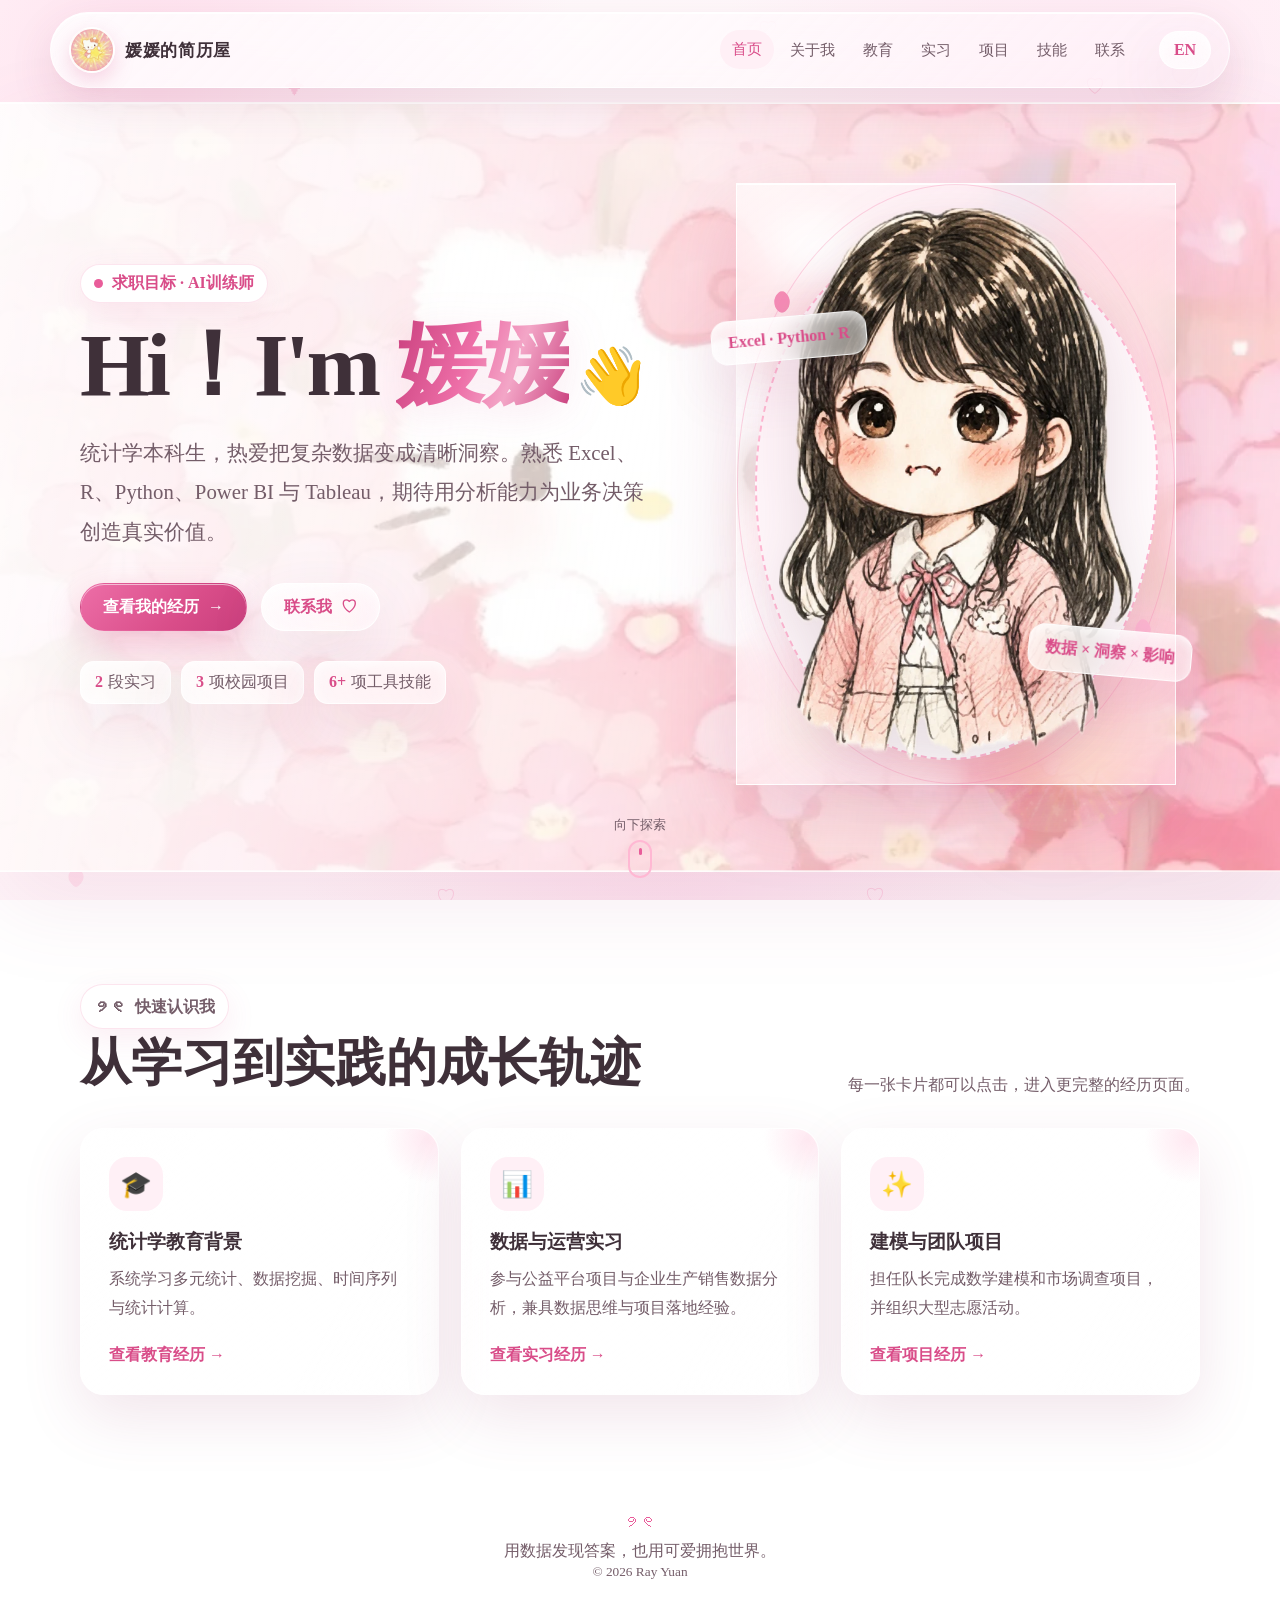
==== commit 80052c63: "Revert "feat: refresh AI trainer portfolio" This reverts commit 5e840cfb724dd31a842e78c35d192f5042f7" ====
--- a/index.html
+++ b/index.html
@@ -3,103 +3,74 @@
 <head>
   <meta charset="utf-8">
   <meta name="viewport" content="width=device-width, initial-scale=1">
-  <meta name="theme-color" content="#f6f1ec">
-  <meta name="description" content="雷媛媛的 AI训练师个人作品集，展示 AI 训练数据构建、标注规则设计、结构化质检与模型回复评估能力。">
-  <title>雷媛媛｜AI训练师作品集</title>
+  <meta name="theme-color" content="#fff0f6">
+  <meta name="description" content="Ray Yuan 的双语数据分析个人简历网站。">
+  <title>Hi！I'm 媛媛｜Ray Yuan</title>
   <link rel="icon" href="assets/favicon.svg" type="image/svg+xml">
   <link rel="stylesheet" href="assets/styles.css">
   <script src="assets/app.js" defer></script>
 </head>
-<body data-page="home" data-title-zh="雷媛媛｜AI训练师作品集" data-title-en="Ray Yuan | AI Trainer Portfolio">
-<div id="top-progress"></div>
+<body data-page="home" data-title-zh="Hi！I'm 媛媛｜Ray Yuan" data-title-en="Hi, I’m Ray Yuan">
+<div id="top-progress"></div><div class="page-wipe"></div><div class="decor-layer"></div>
 <header class="site-header">
   <a class="brand" href="index.html" data-aria-zh="返回首页" data-aria-en="Back to home">
-    <span class="brand-symbol" aria-hidden="true">R</span>
-    <span><strong>雷媛媛</strong><small>Ray Yuan · AI Data</small></span>
+    <span class="brand-art" aria-hidden="true"></span>
+    <span class="brand-name" data-zh="媛媛的简历屋" data-en="Ray's Resume Room">媛媛的简历屋</span>
   </a>
   <nav class="main-nav" aria-label="Main navigation">
-    <a href="index.html" data-page="home" data-zh="首页" data-en="Home">首页</a>
-    <a href="about.html" data-page="about" data-zh="关于我" data-en="About">关于我</a>
-    <a href="projects.html" data-page="projects" data-zh="核心项目" data-en="Project">核心项目</a>
-    <a href="experience.html" data-page="experience" data-zh="经历" data-en="Experience">经历</a>
-    <a href="skills.html" data-page="skills" data-zh="能力" data-en="Skills">能力</a>
-    <a href="education.html" data-page="education" data-zh="教育" data-en="Education">教育</a>
-    <a href="contact.html" data-page="contact" data-zh="联系" data-en="Contact">联系</a>
+    <ul>
+      <li><a href="index.html" data-page="home" data-zh="首页" data-en="Home">首页</a></li>
+      <li><a href="about.html" data-page="about" data-zh="关于我" data-en="About">关于我</a></li>
+      <li><a href="education.html" data-page="education" data-zh="教育" data-en="Education">教育</a></li>
+      <li><a href="experience.html" data-page="experience" data-zh="实习" data-en="Experience">实习</a></li>
+      <li><a href="projects.html" data-page="projects" data-zh="项目" data-en="Projects">项目</a></li>
+      <li><a href="skills.html" data-page="skills" data-zh="技能" data-en="Skills">技能</a></li>
+      <li><a href="contact.html" data-page="contact" data-zh="联系" data-en="Contact">联系</a></li>
+    </ul>
   </nav>
   <div class="header-actions">
-    <a class="nav-resume" href="assets/雷媛媛_AI训练师简历_最终版.docx" download data-zh="下载简历" data-en="Resume">下载简历</a>
     <button class="lang-toggle" type="button" aria-label="Switch language">EN</button>
     <button class="nav-toggle" type="button" aria-expanded="false" aria-label="Toggle navigation"><span></span></button>
   </div>
 </header>
 <main>
-<section class="hero container">
+<section class="hero">
   <div class="hero-copy reveal">
-    <div class="role-pill"><span class="status-dot"></span><span data-zh="求职方向 · AI训练师" data-en="Career focus · AI Trainer">求职方向 · AI训练师</span></div>
-    <p class="hero-name">雷媛媛 <span>Ray Yuan</span></p>
-    <h1 data-html-zh="把复杂需求，<br><em>拆成可执行的数据规则。</em>" data-html-en="Turning complex needs<br>into <em>executable data rules.</em>">把复杂需求，<br><em>拆成可执行的数据规则。</em></h1>
-    <p class="hero-lead" data-zh="统计学本科背景，具备 AI 训练数据构建、标注规则拆解、结构化质检与模型回复评估能力。能够覆盖需求理解、标签体系设计、样本构造、标注执行、Bad Case 归因与交付前自检。" data-en="Statistics graduate with hands-on ability in AI training-data construction, annotation-rule breakdown, structured QA and model-response evaluation — from requirement understanding and label design to bad-case analysis and pre-delivery checks.">统计学本科背景，具备 AI 训练数据构建、标注规则拆解、结构化质检与模型回复评估能力。能够覆盖需求理解、标签体系设计、样本构造、标注执行、Bad Case 归因与交付前自检。</p>
+    <p class="eyebrow"><span class="pulse-dot"></span><span data-zh="求职目标 · AI训练师" data-en="Career Goal · AI Trainer">求职目标 · AI训练师</span></p>
+    <h1 data-html-zh="Hi！I'm <span class='gradient-text'>媛媛</span><span class='wave'>👋</span>" data-html-en="Hi, I'm <span class='gradient-text'>Ray Yuan</span><span class='wave'>👋</span>">Hi！I'm <span class="gradient-text">媛媛</span><span class="wave">👋</span></h1>
+    <p class="hero-lead" data-zh="统计学本科生，热爱把复杂数据变成清晰洞察。熟悉 Excel、R、Python、Power BI 与 Tableau，期待用分析能力为业务决策创造真实价值。" data-en="A Statistics graduate who loves turning complex data into clear insights. Skilled in Excel, R, Python, Power BI and Tableau, I aim to create real business value through thoughtful analysis.">统计学本科生，热爱把复杂数据变成清晰洞察。熟悉 Excel、R、Python、Power BI 与 Tableau，期待用分析能力为业务决策创造真实价值。</p>
     <div class="hero-actions">
-      <a class="btn btn-primary" href="projects.html"><span data-zh="查看核心项目" data-en="View core project">查看核心项目</span><span>↗</span></a>
-      <a class="btn btn-secondary" href="assets/雷媛媛_AI训练师简历_最终版.docx" download><span data-zh="下载最终版简历" data-en="Download resume">下载最终版简历</span><span>↓</span></a>
-      <a class="text-link" href="contact.html"><span data-zh="联系我" data-en="Contact me">联系我</span><span>→</span></a>
+      <a class="btn btn-primary magnetic" href="experience.html"><span data-zh="查看我的经历" data-en="Explore My Experience">查看我的经历</span><span>→</span></a>
+      <a class="btn btn-secondary" href="contact.html"><span data-zh="联系我" data-en="Contact Me">联系我</span><span>♡</span></a>
     </div>
-    <div class="hero-proof">
-      <span><strong>240</strong><small data-zh="条合同审核数据" data-en="contract-review samples">条合同审核数据</small></span>
-      <span><strong>12</strong><small data-zh="项条款审核清单" data-en="clause checks">项条款审核清单</small></span>
-      <span><strong>500+</strong><small data-zh="高危家庭帮扶" data-en="families supported">高危家庭帮扶</small></span>
+    <div class="hero-stats">
+      <span class="stat-chip"><strong>2</strong><span data-zh="段实习" data-en="Internships">段实习</span></span>
+      <span class="stat-chip"><strong>3</strong><span data-zh="项校园项目" data-en="Campus Projects">项校园项目</span></span>
+      <span class="stat-chip"><strong>6+</strong><span data-zh="项工具技能" data-en="Core Tools">项工具技能</span></span>
     </div>
   </div>
-  <aside class="hero-panel reveal" aria-label="AI data workflow">
-    <div class="profile-row">
-      <img src="assets/avatar.webp" alt="雷媛媛个人头像插画">
-      <div><strong data-zh="AI 数据生产流程" data-en="AI data production flow">AI 数据生产流程</strong><span data-zh="我擅长把过程做成可检查的交付" data-en="I turn processes into verifiable deliverables">我擅长把过程做成可检查的交付</span></div>
+  <div class="hero-visual reveal">
+    <div class="avatar-stage">
+      <div class="avatar-halo"></div><div class="orbit"></div>
+      <img class="avatar-img" src="assets/avatar.webp" alt="Ray Yuan anime avatar">
+      <div class="floating-card one">Excel · Python · R</div>
+      <div class="floating-card two" data-zh="数据 × 洞察 × 影响" data-en="Data × Insight × Impact">数据 × 洞察 × 影响</div>
     </div>
-    <ol class="workflow-list">
-      <li><span>01</span><div><strong data-zh="理解需求" data-en="Understand">理解需求</strong><small data-zh="明确角色、场景与任务边界" data-en="Clarify role, scenario and task boundary">明确角色、场景与任务边界</small></div></li>
-      <li><span>02</span><div><strong data-zh="拆解规则" data-en="Define rules">拆解规则</strong><small data-zh="标签体系、审核清单、输出规范" data-en="Labels, checklist and output format">标签体系、审核清单、输出规范</small></div></li>
-      <li><span>03</span><div><strong data-zh="构造样本" data-en="Build samples">构造样本</strong><small data-zh="覆盖高风险、低风险与无风险" data-en="Cover high, low and no-risk cases">覆盖高风险、低风险与无风险</small></div></li>
-      <li><span>04</span><div><strong data-zh="执行质检" data-en="Run QA">执行质检</strong><small data-zh="一致性、可追溯性、可替换性" data-en="Consistency, traceability and usability">一致性、可追溯性、可替换性</small></div></li>
-      <li><span>05</span><div><strong>Bad Case</strong><small data-zh="归因问题并推动规则迭代" data-en="Attribute issues and refine rules">归因问题并推动规则迭代</small></div></li>
-      <li><span>06</span><div><strong data-zh="交付自检" data-en="Deliver">交付自检</strong><small data-zh="确保结构稳定、标准统一" data-en="Ensure stable structure and standards">确保结构稳定、标准统一</small></div></li>
-    </ol>
-  </aside>
+  </div>
+  <a class="scroll-cue" href="#highlights"><span data-zh="向下探索" data-en="Scroll to explore">向下探索</span><span class="mouse"></span></a>
 </section>
-<section class="signal-bar"><div class="container"><span data-zh="关键词" data-en="Signals">关键词</span><b>Prompt</b><b>SFT / RLHF</b><b>RAG</b><b>Agent</b><b data-zh="多模态数据" data-en="Multimodal data">多模态数据</b><b data-zh="结构化质检" data-en="Structured QA">结构化质检</b></div></section>
-<section class="section container">
-  <div class="section-head reveal"><div><span class="kicker">01 · FEATURED PROJECT</span><h2 data-zh="核心项目，不只写结果，也展示方法。" data-en="A core project that shows method, not just outcome.">核心项目，不只写结果，也展示方法。</h2></div><p data-zh="租赁合同 AI 助手项目集中体现了我的岗位匹配度：理解审核场景、拆解标注规则、构造样本并完成交付前自检。" data-en="The rental-contract AI assistant demonstrates role fit through scenario understanding, rule breakdown, sample construction and pre-delivery QA.">租赁合同 AI 助手项目集中体现了我的岗位匹配度：理解审核场景、拆解标注规则、构造样本并完成交付前自检。</p></div>
-  <a class="featured-case reveal" href="projects.html">
-    <div class="case-label"><span data-zh="租赁合同 AI 助手" data-en="Rental Contract AI Assistant">租赁合同 AI 助手</span><small>2026.06 — NOW</small></div>
-    <div class="case-copy"><h3 data-zh="让模型的合同审核回复更稳定、更可追溯。" data-en="Making contract-review responses stable and traceable.">让模型的合同审核回复更稳定、更可追溯。</h3><p data-zh="围绕图片合同转写文本，设计风险等级、问题原文引用、风险分析和修改建议的结构化输出；完成 240 条单轮数据构建与初标。" data-en="Designed structured outputs for risk level, source-text citation, risk analysis and replacement-ready suggestions; built and initially labeled 240 single-turn samples.">围绕图片合同转写文本，设计风险等级、问题原文引用、风险分析和修改建议的结构化输出；完成 240 条单轮数据构建与初标。</p></div>
-    <div class="case-metrics"><span><strong>240</strong><small data-zh="条样本" data-en="samples">条样本</small></span><span><strong>3</strong><small data-zh="类风险标签" data-en="risk labels">类风险标签</small></span><span><strong>12</strong><small data-zh="项审核清单" data-en="clause checks">项审核清单</small></span></div>
-    <span class="case-arrow">↗</span>
-  </a>
-</section>
-<section class="section alt-section">
+<section class="section" id="highlights">
   <div class="container">
-    <div class="section-head reveal"><div><span class="kicker">02 · VALUE</span><h2 data-zh="我能为团队带来的三种确定性。" data-en="Three kinds of certainty I bring to a team.">我能为团队带来的三种确定性。</h2></div></div>
-    <div class="value-grid">
-      <article class="value-card reveal"><span class="value-no">01</span><h3 data-zh="规则可执行" data-en="Executable rules">规则可执行</h3><p data-zh="把抽象需求拆成角色定位、任务边界、标签定义、输出格式和质检标准，降低多人协作中的理解偏差。" data-en="Translate abstract needs into role, boundary, labels, output format and QA standards, reducing ambiguity across collaborators.">把抽象需求拆成角色定位、任务边界、标签定义、输出格式和质检标准，降低多人协作中的理解偏差。</p></article>
-      <article class="value-card reveal"><span class="value-no">02</span><h3 data-zh="数据可验收" data-en="Verifiable data">数据可验收</h3><p data-zh="关注标签一致性、原文可追溯性、建议可替换性和结构稳定性，让数据不仅“做完”，也能通过交付检查。" data-en="Check label consistency, source traceability, suggestion usability and structural stability so data is not only finished, but acceptable.">关注标签一致性、原文可追溯性、建议可替换性和结构稳定性，让数据不仅“做完”，也能通过交付检查。</p></article>
-      <article class="value-card reveal"><span class="value-no">03</span><h3 data-zh="结果可沟通" data-en="Communicable results">结果可沟通</h3><p data-zh="统计学训练让我习惯用结构化分析、可视化报告和数据依据表达结论，同时重视跨角色协作与复盘。" data-en="Statistics training supports structured analysis, visual reporting and evidence-based communication, together with cross-role collaboration and review.">统计学训练让我习惯用结构化分析、可视化报告和数据依据表达结论，同时重视跨角色协作与复盘。</p></article>
+    <div class="section-heading reveal"><div><p class="eyebrow"><span>୨୧</span><span data-zh="快速认识我" data-en="Quick Introduction">快速认识我</span></p><h2 data-zh="从学习到实践的成长轨迹" data-en="A Journey from Learning to Practice">从学习到实践的成长轨迹</h2></div><p data-zh="每一张卡片都可以点击，进入更完整的经历页面。" data-en="Every card is clickable and leads to a detailed page.">每一张卡片都可以点击，进入更完整的经历页面。</p></div>
+    <div class="grid grid-3">
+      <a class="card card-link reveal" data-tilt href="education.html"><div class="card-icon">🎓</div><h3 data-zh="统计学教育背景" data-en="Statistics Education">统计学教育背景</h3><p data-zh="系统学习多元统计、数据挖掘、时间序列与统计计算。" data-en="Coursework in multivariate statistics, data mining, time series and statistical computing.">系统学习多元统计、数据挖掘、时间序列与统计计算。</p><span class="arrow" data-zh="查看教育经历 →" data-en="View education →">查看教育经历 →</span></a>
+      <a class="card card-link reveal" data-tilt href="experience.html"><div class="card-icon">📊</div><h3 data-zh="数据与运营实习" data-en="Data & Operations Internships">数据与运营实习</h3><p data-zh="参与公益平台项目与企业生产销售数据分析，兼具数据思维与项目落地经验。" data-en="Worked on a public-benefit platform and business data analytics across production and sales.">参与公益平台项目与企业生产销售数据分析，兼具数据思维与项目落地经验。</p><span class="arrow" data-zh="查看实习经历 →" data-en="View experience →">查看实习经历 →</span></a>
+      <a class="card card-link reveal" data-tilt href="projects.html"><div class="card-icon">✨</div><h3 data-zh="建模与团队项目" data-en="Modeling & Team Projects">建模与团队项目</h3><p data-zh="担任队长完成数学建模和市场调查项目，并组织大型志愿活动。" data-en="Led mathematical modeling, market research and large volunteer initiatives.">担任队长完成数学建模和市场调查项目，并组织大型志愿活动。</p><span class="arrow" data-zh="查看项目经历 →" data-en="View projects →">查看项目经历 →</span></a>
     </div>
   </div>
 </section>
-<section class="section container">
-  <div class="section-head reveal"><div><span class="kicker">03 · EXPERIENCE</span><h2 data-zh="从 AI 数据到真实业务数据。" data-en="From AI data to real business data.">从 AI 数据到真实业务数据。</h2></div><a class="text-link" href="experience.html"><span data-zh="查看完整经历" data-en="View all experience">查看完整经历</span><span>→</span></a></div>
-  <div class="mini-timeline">
-    <article class="mini-item reveal"><time>2026.06 — NOW</time><div><h3 data-zh="租赁合同 AI 助手" data-en="Rental Contract AI Assistant">租赁合同 AI 助手</h3><p data-zh="AI 训练数据构建 · 标注规则设计 · 结构化质检" data-en="AI data construction · rule design · structured QA">AI 训练数据构建 · 标注规则设计 · 结构化质检</p></div></article>
-    <article class="mini-item reveal"><time>2024.06 — 2024.09</time><div><h3 data-zh="广东立顺光学科技有限公司" data-en="Guangdong Lishun Optical Technology Co., Ltd.">广东立顺光学科技有限公司</h3><p data-zh="多源数据清洗 · 可视化分析 · 流程优化" data-en="Multi-source cleaning · visualization · process improvement">多源数据清洗 · 可视化分析 · 流程优化</p></div></article>
-    <article class="mini-item reveal"><time>2023.12 — 2024.04</time><div><h3 data-zh="字节跳动公益平台项目" data-en="ByteDance Public Welfare Platform Project">字节跳动公益平台项目</h3><p data-zh="标签体系 · 风险分层 · 公益项目上线" data-en="Tagging system · risk stratification · project launch">标签体系 · 风险分层 · 公益项目上线</p></div></article>
-  </div>
-</section>
-<section class="closing-cta"><div class="container"><div><span class="kicker">AVAILABLE FOR OPPORTUNITIES</span><h2 data-zh="寻找重视数据质量、规则意识与模型效果的团队。" data-en="Looking for a team that values data quality, rule clarity and model performance.">寻找重视数据质量、规则意识与模型效果的团队。</h2></div><div class="hero-actions"><a class="btn btn-light" href="contact.html" data-zh="联系雷媛媛" data-en="Contact Ray">联系雷媛媛</a><a class="btn btn-outline-light" href="assets/雷媛媛_AI训练师简历_最终版.docx" download data-zh="下载简历" data-en="Download resume">下载简历</a></div></div></section>
 </main>
-<footer class="site-footer">
-  <div><strong>雷媛媛 · Ray Yuan</strong><span data-zh="AI训练师｜让规则可执行，让数据可验收。" data-en="AI Trainer | Making rules executable and data verifiable.">AI训练师｜让规则可执行，让数据可验收。</span></div>
-  <div class="footer-links"><a href="mailto:188888888@qq.com">Email</a><a href="https://github.com/Just-y1122" target="_blank" rel="noopener">GitHub</a><a href="contact.html" data-zh="联系我" data-en="Contact">联系我</a></div>
-  <small>© 2026 Ray Yuan</small>
-</footer>
+<footer class="site-footer"><div class="footer-bow">୨୧</div><div data-zh="用数据发现答案，也用可爱拥抱世界。" data-en="Finding answers with data, embracing the world with warmth.">用数据发现答案，也用可爱拥抱世界。</div><small>© 2026 Ray Yuan</small></footer>
 <button class="back-top" type="button" data-aria-zh="返回顶部" data-aria-en="Back to top">↑</button>
 <div class="toast" role="status" aria-live="polite"></div>
 </body>
--- a/assets/styles.css
+++ b/assets/styles.css
@@ -1,40 +1,553 @@
-/* Ray Yuan Portfolio v3 — warm editorial + precise data system */
+/* Ray Yuan Resume — pink cat-inspired portfolio */
 :root {
-  --paper:#f6f1ec; --paper-2:#fbf8f4; --surface:#fffdf9; --ink:#211d1a; --muted:#6d645f;
-  --line:#ded5cd; --line-soft:#ebe4de; --rose:#b64e6c; --rose-2:#d9849a; --rose-soft:#f3dde3;
-  --terracotta:#a84f3b; --dark:#211d1a; --green:#586b57; --shadow:0 20px 60px rgba(61,42,35,.08);
-  --radius:20px; --radius-sm:12px; --container:1160px; --header-h:72px;
-}
-*{box-sizing:border-box} html{scroll-behavior:smooth} body{margin:0;color:var(--ink);background:var(--paper);font-family:-apple-system,BlinkMacSystemFont,"PingFang SC","Microsoft YaHei","Segoe UI",sans-serif;line-height:1.65;overflow-x:hidden}
-body::before{content:"";position:fixed;inset:0;z-index:-1;pointer-events:none;background:radial-gradient(circle at 10% 0%,rgba(217,132,154,.12),transparent 28%),radial-gradient(circle at 92% 25%,rgba(168,79,59,.08),transparent 25%)}
-a{color:inherit;text-decoration:none} button{font:inherit;color:inherit} img{max-width:100%;display:block} ::selection{background:var(--rose-soft);color:var(--ink)}
-.container{width:min(var(--container),calc(100% - 40px));margin:0 auto} #top-progress{position:fixed;left:0;top:0;height:3px;width:0;background:var(--rose);z-index:2000}
-.site-header{position:sticky;top:10px;z-index:1000;width:min(1220px,calc(100% - 28px));height:var(--header-h);margin:10px auto 0;padding:0 18px;display:flex;align-items:center;gap:24px;background:rgba(251,248,244,.9);border:1px solid rgba(222,213,205,.9);border-radius:18px;box-shadow:0 12px 36px rgba(61,42,35,.07);backdrop-filter:blur(18px)}
-.brand{display:flex;align-items:center;gap:10px;min-width:180px}.brand-symbol{width:40px;height:40px;display:grid;place-items:center;border-radius:50%;background:var(--ink);color:var(--paper);font-family:Georgia,"Songti SC",serif;font-size:1.35rem}.brand>span:last-child{display:grid;line-height:1.1}.brand strong{font-family:Georgia,"Songti SC",serif;font-weight:600}.brand small{margin-top:5px;color:var(--muted);font-size:.69rem;letter-spacing:.08em;text-transform:uppercase}
-.main-nav{margin-left:auto;display:flex;align-items:center;gap:2px}.main-nav a{padding:9px 10px;border-radius:9px;color:var(--muted);font-size:.88rem;transition:.2s}.main-nav a:hover,.main-nav a[aria-current="page"]{color:var(--ink);background:#eee7e1}.header-actions{display:flex;align-items:center;gap:8px}.nav-resume,.lang-toggle{border:1px solid var(--line);background:var(--surface);border-radius:9px;padding:8px 11px;font-size:.8rem;font-weight:600;cursor:pointer}.nav-resume:hover,.lang-toggle:hover{border-color:var(--rose);color:var(--rose)}.nav-toggle{display:none;width:40px;height:40px;border:1px solid var(--line);background:var(--surface);border-radius:9px;padding:0;place-items:center}.nav-toggle span,.nav-toggle::before,.nav-toggle::after{content:"";display:block;width:18px;height:2px;background:var(--ink);transition:.2s}.nav-toggle::before{transform:translateY(-5px)}.nav-toggle::after{transform:translateY(5px)}.nav-toggle[aria-expanded="true"] span{opacity:0}.nav-toggle[aria-expanded="true"]::before{transform:translateY(2px) rotate(45deg)}.nav-toggle[aria-expanded="true"]::after{transform:translateY(-2px) rotate(-45deg)}
-.kicker{font-size:.73rem;line-height:1.3;letter-spacing:.16em;text-transform:uppercase;color:var(--rose);font-weight:700}.role-pill{display:inline-flex;align-items:center;gap:9px;padding:7px 11px;border:1px solid var(--line);border-radius:999px;background:rgba(255,253,249,.75);font-size:.83rem;color:var(--muted)}.status-dot{width:8px;height:8px;border-radius:50%;background:#5e8b64;box-shadow:0 0 0 5px rgba(94,139,100,.12)}
-.hero{min-height:calc(100vh - 94px);padding:88px 0 82px;display:grid;grid-template-columns:1.16fr .84fr;gap:68px;align-items:center}.hero-name{margin:26px 0 12px;font-family:Georgia,"Songti SC",serif;font-size:1.15rem}.hero-name span{margin-left:10px;color:var(--muted);font-family:ui-monospace,SFMono-Regular,Menlo,monospace;font-size:.8rem;letter-spacing:.08em}.hero h1,.page-hero h1,.section-head h2,.closing-cta h2,.about-story h2{font-family:Georgia,"Songti SC","STSong",serif;font-weight:500;letter-spacing:-.035em}.hero h1{margin:0;font-size:clamp(3.5rem,6.3vw,6.2rem);line-height:1.02}.hero h1 em{color:var(--rose);font-style:normal}.hero-lead{max-width:700px;margin:28px 0 0;color:var(--muted);font-size:1.08rem;line-height:1.9}.hero-actions{display:flex;flex-wrap:wrap;align-items:center;gap:12px;margin-top:32px}.btn{min-height:46px;padding:0 18px;border:1px solid transparent;border-radius:10px;display:inline-flex;align-items:center;justify-content:center;gap:9px;font-size:.9rem;font-weight:650;cursor:pointer;transition:.2s}.btn:hover{transform:translateY(-2px)}.btn-primary{background:var(--rose);color:#fff;box-shadow:0 10px 26px rgba(182,78,108,.2)}.btn-primary:hover{background:#9e3e5a}.btn-secondary{background:var(--surface);border-color:var(--line)}.btn-secondary:hover{border-color:var(--rose);color:var(--rose)}.btn-dark{background:var(--dark);color:var(--paper)}.btn-light{background:var(--paper);color:var(--dark)}.btn-outline-light{border-color:rgba(255,255,255,.35);color:var(--paper)}.text-link{display:inline-flex;align-items:center;gap:8px;color:var(--rose);font-size:.92rem;font-weight:650}.text-link:hover span:last-child{transform:translateX(3px)}.text-link span:last-child{transition:.2s}
-.hero-proof{display:flex;flex-wrap:wrap;gap:28px;margin-top:36px;padding-top:26px;border-top:1px solid var(--line)}.hero-proof span{display:grid}.hero-proof strong{font-family:Georgia,serif;font-size:1.75rem;font-weight:500}.hero-proof small{color:var(--muted);font-size:.75rem}
-.hero-panel{position:relative;padding:28px;border-radius:28px;background:var(--surface);border:1px solid var(--line);box-shadow:var(--shadow)}.hero-panel::before{content:"";position:absolute;inset:11px;border:1px dashed #e8c9d2;border-radius:20px;pointer-events:none}.profile-row{position:relative;display:flex;align-items:center;gap:14px;padding-bottom:22px;border-bottom:1px solid var(--line-soft)}.profile-row img{width:62px;height:62px;border-radius:50%;object-fit:cover;background:var(--rose-soft)}.profile-row div{display:grid}.profile-row strong{font-family:Georgia,"Songti SC",serif;font-size:1.15rem}.profile-row span{color:var(--muted);font-size:.78rem;margin-top:3px}.workflow-list{position:relative;list-style:none;margin:22px 0 0;padding:0}.workflow-list li{display:grid;grid-template-columns:38px 1fr;gap:11px;padding:10px 0}.workflow-list li>span{width:32px;height:32px;display:grid;place-items:center;border-radius:50%;background:var(--paper);border:1px solid var(--line);color:var(--rose);font-family:ui-monospace,monospace;font-size:.7rem}.workflow-list li div{display:grid}.workflow-list strong{font-size:.9rem}.workflow-list small{color:var(--muted);font-size:.75rem}
-.signal-bar{border-top:1px solid var(--line);border-bottom:1px solid var(--line);background:rgba(255,253,249,.55)}.signal-bar .container{min-height:70px;display:flex;align-items:center;justify-content:center;gap:18px;flex-wrap:wrap}.signal-bar span{color:var(--muted);font-size:.78rem}.signal-bar b{font-family:ui-monospace,SFMono-Regular,Menlo,monospace;font-size:.74rem;font-weight:500;padding:7px 10px;border-radius:999px;background:var(--paper);border:1px solid var(--line)}
-.section{padding:104px 0}.alt-section{background:var(--paper-2);border-top:1px solid var(--line-soft);border-bottom:1px solid var(--line-soft)}.section-head{display:flex;align-items:end;justify-content:space-between;gap:42px;margin-bottom:40px}.section-head>div{max-width:720px}.section-head h2{margin:10px 0 0;font-size:clamp(2.5rem,4.4vw,4.5rem);line-height:1.08}.section-head>p{max-width:440px;margin:0;color:var(--muted);line-height:1.8}
-.featured-case{position:relative;display:grid;grid-template-columns:.45fr 1.15fr .72fr;gap:34px;align-items:center;padding:36px;border-radius:28px;background:var(--dark);color:var(--paper);overflow:hidden;transition:.25s}.featured-case::after{content:"";position:absolute;width:300px;height:300px;right:-80px;top:-120px;border-radius:50%;background:radial-gradient(circle,rgba(217,132,154,.3),transparent 65%)}.featured-case:hover{transform:translateY(-4px);box-shadow:0 24px 60px rgba(33,29,26,.18)}.case-label{display:grid;gap:8px}.case-label span{font-family:Georgia,"Songti SC",serif;font-size:1.15rem}.case-label small{color:#b9aea7;font-family:ui-monospace,monospace}.case-copy h3{margin:0 0 12px;font-family:Georgia,"Songti SC",serif;font-size:1.6rem;font-weight:500}.case-copy p{margin:0;color:#c9c0ba}.case-metrics{display:flex;gap:18px}.case-metrics span{display:grid}.case-metrics strong{font-family:Georgia,serif;font-size:2rem;font-weight:500;color:#efb6c5}.case-metrics small{font-size:.72rem;color:#b9aea7}.case-arrow{position:absolute;right:22px;bottom:16px;font-size:1.3rem}
-.value-grid{display:grid;grid-template-columns:repeat(3,1fr);gap:18px}.value-card{padding:30px;border:1px solid var(--line);border-radius:20px;background:var(--surface)}.value-no{font-family:ui-monospace,monospace;color:var(--rose);font-size:.76rem}.value-card h3{margin:38px 0 12px;font-family:Georgia,"Songti SC",serif;font-size:1.45rem;font-weight:500}.value-card p{margin:0;color:var(--muted)}
-.mini-timeline{border-top:1px solid var(--line)}.mini-item{display:grid;grid-template-columns:210px 1fr;gap:30px;padding:26px 0;border-bottom:1px solid var(--line)}.mini-item time{font-family:ui-monospace,monospace;font-size:.77rem;color:var(--muted)}.mini-item h3{margin:0;font-family:Georgia,"Songti SC",serif;font-size:1.25rem;font-weight:500}.mini-item p{margin:5px 0 0;color:var(--muted)}
-.closing-cta{padding:88px 0;background:var(--dark);color:var(--paper)}.closing-cta .container{display:flex;align-items:end;justify-content:space-between;gap:40px}.closing-cta .kicker{color:#e8aabb}.closing-cta h2{max-width:820px;margin:12px 0 0;font-size:clamp(2.2rem,4.5vw,4.3rem);line-height:1.1}.closing-cta .hero-actions{margin:0;flex-shrink:0}
-.page-hero{padding:120px 0 72px;border-bottom:1px solid var(--line)}.page-hero h1{max-width:980px;margin:16px 0 24px;font-size:clamp(3.2rem,6vw,6rem);line-height:1.05}.page-hero p{max-width:780px;margin:0;color:var(--muted);font-size:1.08rem}
-.about-grid{display:grid;grid-template-columns:.75fr 1.25fr;gap:24px;align-items:stretch}.about-portrait{min-height:520px;border-radius:26px;background:linear-gradient(160deg,#ead7dc,#f8ebe8);border:1px solid var(--line);display:grid;grid-template-rows:1fr auto;overflow:hidden}.about-portrait img{width:100%;height:430px;object-fit:contain;object-position:center bottom}.about-portrait div{padding:22px;background:rgba(255,253,249,.74);border-top:1px solid rgba(255,255,255,.7);display:grid}.about-portrait span{font-family:Georgia,"Songti SC",serif;font-size:1.4rem}.about-portrait small{color:var(--muted)}.about-story{padding:44px;border:1px solid var(--line);border-radius:26px;background:var(--surface)}.about-story h2{margin:14px 0 22px;font-size:clamp(2rem,3.6vw,3.7rem);line-height:1.12}.about-story p{color:var(--muted);font-size:1.02rem;line-height:1.9}.tag-row{display:flex;flex-wrap:wrap;gap:8px;margin-top:22px}.tag-row span{padding:7px 10px;border-radius:999px;background:var(--paper);border:1px solid var(--line);font-family:ui-monospace,monospace;font-size:.71rem;color:var(--muted)}
-.capability-map{padding:40px;border:1px solid var(--line);border-radius:26px;background:var(--surface);display:grid;grid-template-columns:.9fr 1.1fr;gap:30px;align-items:center}.cap-core{padding:30px;border-radius:20px;background:var(--dark);color:var(--paper);display:grid;gap:10px}.cap-core span{font-size:.75rem;color:#c9c0ba}.cap-core strong{font-family:Georgia,"Songti SC",serif;font-size:1.5rem;font-weight:500}.cap-ring{display:flex;flex-wrap:wrap;gap:10px}.cap-ring span{padding:12px 15px;border:1px solid var(--line);border-radius:999px;background:var(--paper-2);font-family:ui-monospace,monospace;font-size:.8rem}
-.project-overview{display:grid;grid-template-columns:1.2fr .8fr;gap:60px;padding:42px;border:1px solid var(--line);border-radius:26px;background:var(--surface)}.project-overview h2{font-family:Georgia,"Songti SC",serif;font-size:2.3rem;font-weight:500;margin:14px 0}.project-overview p{color:var(--muted);font-size:1.04rem;line-height:1.9}.project-metrics{display:grid;gap:12px}.project-metrics span{padding:20px;border-left:3px solid var(--rose);background:var(--paper);border-radius:0 14px 14px 0;display:grid}.project-metrics strong{font-family:Georgia,serif;font-size:2rem;font-weight:500}.project-metrics small{color:var(--muted)}
-.project-steps{display:grid;grid-template-columns:repeat(2,1fr);gap:18px}.step-card{display:grid;grid-template-columns:54px 1fr;gap:18px;padding:30px;border:1px solid var(--line);border-radius:20px;background:var(--surface)}.step-card>span{width:48px;height:48px;display:grid;place-items:center;border-radius:50%;background:var(--rose-soft);color:var(--rose);font-family:ui-monospace,monospace}.step-card h3{margin:0 0 10px;font-family:Georgia,"Songti SC",serif;font-size:1.35rem;font-weight:500}.step-card p{margin:0;color:var(--muted)}.quality-grid{display:grid;grid-template-columns:repeat(4,1fr);gap:14px}.quality-card{padding:24px;border-top:2px solid var(--rose);background:var(--surface);border-radius:0 0 16px 16px}.quality-card>span{font-family:ui-monospace,monospace;font-size:.7rem;color:var(--rose)}.quality-card h3{margin:30px 0 10px;font-family:Georgia,"Songti SC",serif;font-weight:500}.quality-card p{margin:0;color:var(--muted);font-size:.9rem}
-.experience-list{display:grid;gap:22px}.experience-card{display:grid;grid-template-columns:230px 1fr;gap:40px;padding:38px;border:1px solid var(--line);border-radius:24px;background:var(--surface)}.exp-meta{display:flex;flex-direction:column;gap:10px}.exp-meta time{font-family:ui-monospace,monospace;font-size:.78rem;color:var(--rose)}.exp-meta span{color:var(--muted)}.exp-content h2{margin:0;font-family:Georgia,"Songti SC",serif;font-size:2rem;font-weight:500}.exp-summary{color:var(--rose);margin:8px 0 22px}.exp-content ul{margin:0;padding-left:1.2rem;color:var(--muted)}.exp-content li{margin-bottom:12px;padding-left:6px}.campus-grid{display:grid;grid-template-columns:repeat(3,1fr);gap:18px}.campus-card{padding:28px;border:1px solid var(--line);border-radius:20px;background:var(--surface)}.campus-card time{font-family:ui-monospace,monospace;font-size:.72rem;color:var(--muted)}.campus-card h3{min-height:58px;margin:24px 0 8px;font-family:Georgia,"Songti SC",serif;font-size:1.2rem;font-weight:500}.campus-card>span{display:inline-block;padding:5px 8px;background:var(--rose-soft);color:var(--rose);border-radius:999px;font-size:.73rem}.campus-card p{color:var(--muted);font-size:.92rem}
-.skill-toolbar{display:flex;justify-content:center;flex-wrap:wrap;gap:8px;margin-bottom:34px}.filter-btn{padding:9px 14px;border:1px solid var(--line);border-radius:999px;background:var(--surface);cursor:pointer;font-size:.82rem}.filter-btn:hover,.filter-btn.is-active{background:var(--dark);color:var(--paper);border-color:var(--dark)}.skill-grid{display:grid;grid-template-columns:repeat(3,1fr);gap:18px}.skill-card{padding:28px;border:1px solid var(--line);border-radius:20px;background:var(--surface)}.skill-card[hidden]{display:none}.skill-code{font-family:ui-monospace,monospace;font-size:.7rem;color:var(--rose)}.skill-card h3{margin:32px 0 10px;font-family:Georgia,"Songti SC",serif;font-size:1.35rem;font-weight:500}.skill-card p{color:var(--muted);font-size:.92rem}.skill-card ul{list-style:none;display:flex;flex-wrap:wrap;gap:7px;margin:20px 0 0;padding:0}.skill-card li{padding:5px 8px;border-radius:999px;background:var(--paper);font-size:.68rem;color:var(--muted)}.credential-grid{display:grid;grid-template-columns:repeat(2,1fr);gap:16px}.credential-card{padding:26px;border-bottom:1px solid var(--line);background:var(--surface)}.credential-card span{font-family:ui-monospace,monospace;font-size:.7rem;color:var(--rose)}.credential-card h3{font-family:Georgia,"Songti SC",serif;font-weight:500}
-.education-feature{display:grid;grid-template-columns:240px 1fr;gap:50px;padding:44px;border:1px solid var(--line);border-radius:26px;background:var(--surface)}.edu-year{display:flex;align-items:center;justify-content:center;gap:12px;font-family:Georgia,serif;font-size:1.6rem}.edu-year i{width:52px;height:1px;background:var(--rose)}.edu-main h2{margin:14px 0 0;font-family:Georgia,"Songti SC",serif;font-size:2.5rem;font-weight:500}.edu-main h3{margin:4px 0 20px;color:var(--rose);font-weight:500}.edu-main p{color:var(--muted);font-size:1rem}.course-grid{display:grid;grid-template-columns:repeat(3,1fr);gap:12px}.course-grid>span{padding:20px;border:1px solid var(--line);border-radius:14px;background:var(--surface);font-family:Georgia,"Songti SC",serif;font-size:1.04rem}.course-grid small{display:block;margin-top:7px;color:var(--muted);font-family:ui-monospace,monospace;font-size:.65rem}.bridge-grid{display:grid;grid-template-columns:repeat(3,1fr);gap:18px}.bridge-grid article{padding:28px;border-top:1px solid var(--ink)}.bridge-grid span{font-family:ui-monospace,monospace;color:var(--rose);font-size:.72rem}.bridge-grid h3{font-family:Georgia,"Songti SC",serif;font-weight:500}.bridge-grid p{color:var(--muted)}
-.contact-layout{display:grid;grid-template-columns:1.1fr .9fr;gap:22px}.contact-card,.contact-note{padding:40px;border:1px solid var(--line);border-radius:26px;background:var(--surface)}.contact-card h2{font-family:Georgia,"Songti SC",serif;font-size:2.5rem;font-weight:500}.contact-list{display:grid;border-top:1px solid var(--line);margin-top:24px}.contact-list a{display:grid;grid-template-columns:110px 1fr 24px;gap:16px;align-items:center;padding:17px 0;border-bottom:1px solid var(--line)}.contact-list span{font-family:ui-monospace,monospace;font-size:.68rem;color:var(--muted)}.contact-list strong{font-weight:500}.contact-list i{font-style:normal;color:var(--rose)}.contact-actions{display:flex;flex-wrap:wrap;gap:10px;margin-top:26px}.contact-note{display:flex;flex-direction:column;align-items:flex-start;background:var(--dark);color:var(--paper)}.contact-note img{width:150px;height:150px;object-fit:cover;border-radius:50%;background:var(--rose-soft);margin-bottom:28px}.contact-note .kicker{color:#e8aabb}.contact-note blockquote{margin:22px 0 30px;padding:0;font-family:Georgia,"Songti SC",serif;font-size:1.55rem;line-height:1.55}.contact-note .btn{margin-top:auto}
-.site-footer{width:min(var(--container),calc(100% - 40px));margin:0 auto;padding:48px 0;display:grid;grid-template-columns:1fr auto;gap:16px;border-top:1px solid var(--line);color:var(--muted)}.site-footer>div:first-child{display:grid}.site-footer strong{font-family:Georgia,"Songti SC",serif;color:var(--ink)}.site-footer span{font-size:.84rem}.footer-links{display:flex;gap:16px;font-size:.82rem}.footer-links a:hover{color:var(--rose)}.site-footer small{grid-column:1/-1;font-size:.7rem}.back-top{position:fixed;right:20px;bottom:20px;width:44px;height:44px;border:1px solid var(--line);border-radius:50%;background:var(--surface);box-shadow:var(--shadow);opacity:0;pointer-events:none;transform:translateY(10px);transition:.2s}.back-top.show{opacity:1;pointer-events:auto;transform:none}.toast{position:fixed;left:50%;bottom:24px;transform:translate(-50%,20px);padding:10px 15px;border-radius:999px;background:var(--dark);color:var(--paper);opacity:0;pointer-events:none;transition:.2s}.toast.show{opacity:1;transform:translate(-50%,0)}
-.not-found{min-height:70vh;padding:100px 0;display:grid;place-items:center;text-align:center}.not-found>span{font-family:Georgia,serif;font-size:8rem;color:var(--rose-soft)}.not-found h1{font-family:Georgia,"Songti SC",serif;font-size:3rem;font-weight:500;margin:0}.not-found p{color:var(--muted)}
-.reveal{animation:fadeUp .65s ease both}@keyframes fadeUp{from{opacity:0;transform:translateY(16px)}to{opacity:1;transform:none}}
-@media(max-width:1040px){.main-nav a{padding:8px 7px}.nav-resume{display:none}.hero{grid-template-columns:1fr;min-height:auto}.hero-panel{max-width:720px}.featured-case{grid-template-columns:1fr 1.4fr}.case-metrics{grid-column:1/-1}.value-grid,.campus-grid,.skill-grid{grid-template-columns:repeat(2,1fr)}.quality-grid{grid-template-columns:repeat(2,1fr)}.contact-layout{grid-template-columns:1fr}.contact-note{min-height:520px}}
-@media(max-width:820px){.site-header{height:64px}.brand{min-width:0}.brand>span:last-child{display:none}.nav-toggle{display:grid}.main-nav{position:fixed;left:14px;right:14px;top:84px;display:grid;grid-template-columns:repeat(2,1fr);gap:6px;padding:12px;background:rgba(251,248,244,.98);border:1px solid var(--line);border-radius:16px;box-shadow:var(--shadow);opacity:0;transform:translateY(-8px);pointer-events:none;transition:.2s}.main-nav.is-open{opacity:1;transform:none;pointer-events:auto}.main-nav a{text-align:center;background:var(--surface);border:1px solid var(--line-soft)}.hero{padding:70px 0}.hero h1{font-size:clamp(3rem,12vw,5rem)}.section{padding:78px 0}.section-head{align-items:flex-start;flex-direction:column}.featured-case{grid-template-columns:1fr}.case-metrics{grid-column:auto}.closing-cta .container{align-items:flex-start;flex-direction:column}.closing-cta .hero-actions{margin-top:0}.about-grid,.capability-map,.project-overview,.education-feature{grid-template-columns:1fr}.about-portrait{min-height:420px}.about-portrait img{height:340px}.experience-card{grid-template-columns:1fr;gap:20px}.project-steps{grid-template-columns:1fr}.course-grid,.bridge-grid{grid-template-columns:repeat(2,1fr)}}
-@media(max-width:600px){body{overflow-wrap:anywhere}.container{width:min(var(--container),calc(100% - 28px))}.site-header{width:calc(100% - 20px);padding:0 12px}.lang-toggle{padding:7px 9px}.hero{padding:58px 0}.hero-name{margin-top:22px}.hero h1{font-size:clamp(2.8rem,13vw,3.45rem);max-width:100%;word-break:break-word;overflow-wrap:anywhere}.hero h1 em{display:block}.hero-lead{font-size:1rem;max-width:100%;word-break:break-word}.hero-actions{align-items:stretch}.hero-actions .btn{width:100%}.hero-actions .text-link{justify-content:center;padding:8px}.hero-proof{gap:18px}.hero-proof span{min-width:88px}.hero-panel{padding:20px}.signal-bar .container{justify-content:flex-start;padding:16px 0}.section{padding:64px 0}.section-head h2,.closing-cta h2{font-size:2.4rem;max-width:100%;word-break:break-word;overflow-wrap:anywhere}.page-hero{padding:78px 0 52px}.page-hero h1{font-size:clamp(2.35rem,11vw,2.8rem);max-width:100%;word-break:break-word;overflow-wrap:anywhere}.page-hero p{max-width:100%;word-break:break-word}.value-grid,.campus-grid,.skill-grid,.quality-grid,.credential-grid,.course-grid,.bridge-grid{grid-template-columns:1fr}.featured-case{padding:26px}.case-metrics{flex-wrap:wrap}.mini-item{grid-template-columns:1fr;gap:8px}.about-story,.project-overview,.experience-card,.contact-card,.contact-note,.education-feature{padding:26px;min-width:0}.project-overview p,.experience-card p,.experience-card li{word-break:break-word;overflow-wrap:anywhere}.step-card{grid-template-columns:42px 1fr;padding:22px}.step-card>span{width:38px;height:38px}.edu-year{justify-content:flex-start}.contact-list a{grid-template-columns:82px minmax(0,1fr) 18px}.contact-list strong{word-break:break-all}.site-footer{grid-template-columns:1fr}.footer-links{flex-wrap:wrap}.site-footer small{grid-column:auto}}
-@media(prefers-reduced-motion:reduce){*{scroll-behavior:auto!important;animation:none!important;transition:none!important}}
+  --pink-50: #fff7fa;
+  --pink-100: #fff0f6;
+  --pink-200: #ffd9e8;
+  --pink-300: #ffb8d3;
+  --pink-400: #f58db6;
+  --pink-500: #ec6fa2;
+  --pink-600: #d94d89;
+  --rose: #e85d93;
+  --ink: #4c3b43;
+  --muted: #7e6872;
+  --white: #ffffff;
+  --line: rgba(236, 111, 162, 0.18);
+  --shadow: 0 18px 50px rgba(217, 77, 137, 0.14);
+  --shadow-soft: 0 10px 30px rgba(217, 77, 137, 0.1);
+  --radius-xl: 32px;
+  --radius-lg: 24px;
+  --radius-md: 18px;
+  --header-h: 76px;
+}
+
+* { box-sizing: border-box; }
+html { scroll-behavior: smooth; }
+body {
+  margin: 0;
+  min-height: 100vh;
+  color: var(--ink);
+  background:
+    radial-gradient(circle at 10% 0%, rgba(255, 184, 211, .32), transparent 33%),
+    radial-gradient(circle at 100% 20%, rgba(245, 141, 182, .22), transparent 28%),
+    linear-gradient(180deg, #fff 0%, var(--pink-50) 100%);
+  font-family: "FangSong", "STFangsong", "仿宋", "Noto Serif SC", serif;
+  overflow-x: hidden;
+}
+
+::selection { background: var(--pink-300); color: var(--ink); }
+a { color: inherit; text-decoration: none; }
+button, input, textarea { font: inherit; }
+button { color: inherit; }
+img { max-width: 100%; display: block; }
+
+#top-progress {
+  position: fixed; inset: 0 auto auto 0; z-index: 9999;
+  height: 4px; width: 0;
+  background: linear-gradient(90deg, var(--pink-400), var(--rose));
+  box-shadow: 0 0 16px var(--pink-400);
+}
+
+.page-wipe {
+  position: fixed; inset: 0; z-index: 9998; pointer-events: none;
+  background: var(--pink-100);
+  transform: translateY(-101%);
+}
+.page-wipe.is-leaving { animation: wipeIn .42s ease forwards; }
+@keyframes wipeIn { to { transform: translateY(0); } }
+
+.site-header {
+  position: sticky; top: 0; z-index: 1000;
+  height: var(--header-h);
+  display: flex; align-items: center; gap: 22px;
+  width: min(1180px, calc(100% - 32px));
+  margin: 12px auto 0;
+  padding: 0 18px;
+  border: 1px solid rgba(255,255,255,.86);
+  background: rgba(255,255,255,.78);
+  backdrop-filter: blur(20px);
+  box-shadow: var(--shadow-soft);
+  border-radius: 999px;
+}
+.brand { display: inline-flex; align-items: center; gap: 10px; font-weight: 700; white-space: nowrap; }
+.brand-name { font-size: 1.05rem; letter-spacing: .04em; }
+
+.cat-mark {
+  position: relative; width: 44px; height: 36px; flex: 0 0 auto;
+  border: 2px solid var(--pink-400); border-radius: 48% 48% 46% 46%;
+  background: #fff;
+  box-shadow: inset 0 -5px 0 var(--pink-100);
+}
+.cat-mark::before, .cat-mark::after {
+  content: ""; position: absolute; top: -7px; width: 15px; height: 16px;
+  background: #fff; border: 2px solid var(--pink-400); z-index: -1;
+}
+.cat-mark::before { left: 3px; transform: rotate(-20deg); border-radius: 4px 10px 0 10px; }
+.cat-mark::after { right: 3px; transform: rotate(20deg); border-radius: 10px 4px 10px 0; }
+.cat-eye { position: absolute; top: 15px; width: 3px; height: 5px; background: var(--ink); border-radius: 50%; }
+.cat-eye.left { left: 12px; } .cat-eye.right { right: 12px; }
+.cat-nose { position: absolute; left: 50%; top: 18px; width: 5px; height: 4px; border-radius: 50%; background: #f4b645; transform: translateX(-50%); }
+.cat-whisker { position: absolute; top: 19px; width: 10px; height: 1px; background: var(--pink-400); }
+.cat-whisker.w1 { left: -7px; transform: rotate(8deg); }
+.cat-whisker.w2 { left: -7px; top: 24px; transform: rotate(-8deg); }
+.cat-whisker.w3 { right: -7px; transform: rotate(-8deg); }
+.cat-whisker.w4 { right: -7px; top: 24px; transform: rotate(8deg); }
+.mini-bow { position: absolute; right: -6px; top: -7px; width: 20px; height: 14px; }
+.mini-bow::before, .mini-bow::after { content: ""; position: absolute; top: 2px; width: 10px; height: 10px; background: var(--rose); border-radius: 60% 35% 60% 35%; }
+.mini-bow::before { left: 0; transform: rotate(25deg); }
+.mini-bow::after { right: 0; transform: scaleX(-1) rotate(25deg); }
+.mini-bow i { position: absolute; left: 7px; top: 4px; width: 7px; height: 7px; background: var(--pink-300); border-radius: 50%; z-index: 2; }
+
+.main-nav { margin-left: auto; }
+.main-nav ul { display: flex; gap: 4px; list-style: none; margin: 0; padding: 0; }
+.main-nav a {
+  position: relative; display: block; padding: 10px 12px; border-radius: 999px;
+  color: var(--muted); font-size: .92rem; transition: .25s ease;
+}
+.main-nav a:hover, .main-nav a[aria-current="page"] { color: var(--rose); background: var(--pink-100); transform: translateY(-1px); }
+.header-actions { display: flex; align-items: center; gap: 8px; }
+.lang-toggle, .nav-toggle {
+  border: 1px solid var(--line); background: #fff; border-radius: 999px;
+  cursor: pointer; box-shadow: 0 5px 18px rgba(217,77,137,.08);
+}
+.lang-toggle { min-width: 52px; padding: 9px 13px; font-weight: 700; color: var(--rose); transition: .25s ease; }
+.lang-toggle:hover { transform: translateY(-2px) rotate(-2deg); box-shadow: 0 9px 24px rgba(217,77,137,.16); }
+.nav-toggle { display: none; width: 42px; height: 42px; place-items: center; padding: 0; }
+.nav-toggle span, .nav-toggle::before, .nav-toggle::after { content: ""; display: block; width: 18px; height: 2px; background: var(--rose); border-radius: 2px; transition: .25s; }
+.nav-toggle::before { transform: translateY(-5px); } .nav-toggle::after { transform: translateY(5px); }
+.nav-toggle[aria-expanded="true"] span { opacity: 0; }
+.nav-toggle[aria-expanded="true"]::before { transform: translateY(2px) rotate(45deg); }
+.nav-toggle[aria-expanded="true"]::after { transform: translateY(-2px) rotate(-45deg); }
+
+main { min-height: calc(100vh - var(--header-h)); }
+.container { width: min(1120px, calc(100% - 40px)); margin: 0 auto; }
+.section { padding: 84px 0; }
+.section-tight { padding: 48px 0; }
+
+.hero {
+  position: relative; min-height: calc(100vh - 88px);
+  display: grid; grid-template-columns: 1.08fr .92fr; align-items: center; gap: 60px;
+  width: min(1120px, calc(100% - 40px)); margin: 0 auto; padding: 72px 0 92px;
+}
+.eyebrow { display: inline-flex; align-items: center; gap: 9px; margin: 0 0 18px; padding: 8px 13px; border-radius: 999px; background: #fff; border: 1px solid var(--line); color: var(--rose); box-shadow: var(--shadow-soft); font-weight: 700; }
+.pulse-dot { width: 9px; height: 9px; border-radius: 50%; background: var(--pink-500); box-shadow: 0 0 0 0 rgba(236,111,162,.5); animation: pulse 1.7s infinite; }
+@keyframes pulse { 70% { box-shadow: 0 0 0 9px rgba(236,111,162,0); } 100% { box-shadow: 0 0 0 0 rgba(236,111,162,0); } }
+.hero h1 { margin: 0; font-size: clamp(3.3rem, 7vw, 6.5rem); line-height: .98; letter-spacing: -.04em; }
+.gradient-text { color: var(--rose); background: linear-gradient(135deg, var(--rose), var(--pink-400)); -webkit-background-clip: text; background-clip: text; -webkit-text-fill-color: transparent; }
+.wave { display: inline-block; margin-left: .12em; font-size: .62em; transform-origin: 70% 70%; animation: wave 2.4s ease-in-out infinite; }
+@keyframes wave { 0%,60%,100%{transform:rotate(0)} 10%{transform:rotate(14deg)} 20%{transform:rotate(-8deg)} 30%{transform:rotate(14deg)} 40%{transform:rotate(-4deg)} 50%{transform:rotate(10deg)} }
+.hero-lead { max-width: 650px; margin: 24px 0 0; font-size: clamp(1.08rem, 2vw, 1.3rem); line-height: 1.9; color: var(--muted); }
+.hero-actions { display: flex; flex-wrap: wrap; gap: 14px; margin-top: 32px; }
+.btn {
+  display: inline-flex; align-items: center; justify-content: center; gap: 9px;
+  min-height: 48px; padding: 0 22px; border: 1px solid transparent; border-radius: 999px;
+  font-weight: 700; cursor: pointer; transition: transform .25s ease, box-shadow .25s ease, background .25s ease;
+}
+.btn-primary { color: #fff; background: linear-gradient(135deg, var(--pink-500), var(--rose)); box-shadow: 0 12px 28px rgba(232,93,147,.28); }
+.btn-primary:hover { transform: translateY(-3px); box-shadow: 0 18px 36px rgba(232,93,147,.34); }
+.btn-secondary { background: #fff; border-color: var(--line); color: var(--rose); box-shadow: var(--shadow-soft); }
+.btn-secondary:hover { transform: translateY(-3px); background: var(--pink-100); }
+.btn-ghost { background: transparent; border-color: var(--line); color: var(--muted); }
+.btn svg { width: 18px; height: 18px; }
+.hero-stats { display: flex; flex-wrap: wrap; gap: 10px; margin-top: 30px; }
+.stat-chip { padding: 10px 14px; border-radius: 14px; background: rgba(255,255,255,.86); border: 1px dashed var(--pink-300); color: var(--muted); box-shadow: 0 7px 20px rgba(217,77,137,.07); }
+.stat-chip strong { color: var(--rose); margin-right: 5px; }
+
+.hero-visual { position: relative; min-height: 580px; display: grid; place-items: center; }
+.avatar-stage { position: relative; width: min(440px, 88vw); aspect-ratio: 1/1.14; display: grid; place-items: center; }
+.avatar-halo { position: absolute; inset: 8% 4% 4%; border-radius: 46% 54% 52% 48% / 48% 45% 55% 52%; background: linear-gradient(145deg, var(--pink-100), #fff); border: 2px dashed var(--pink-300); animation: morph 9s ease-in-out infinite; box-shadow: var(--shadow); }
+@keyframes morph { 0%,100%{border-radius:46% 54% 52% 48%/48% 45% 55% 52%} 50%{border-radius:55% 45% 43% 57%/54% 55% 45% 46%} }
+.avatar-img { position: relative; z-index: 2; width: 88%; height: 92%; object-fit: contain; object-position: center bottom; filter: drop-shadow(0 22px 24px rgba(111,74,89,.15)); animation: float 4.6s ease-in-out infinite; }
+@keyframes float { 0%,100%{transform:translateY(0) rotate(-.5deg)} 50%{transform:translateY(-14px) rotate(.7deg)} }
+.orbit { position: absolute; inset: 0; z-index: 1; border: 1px solid rgba(245,141,182,.35); border-radius: 50%; animation: spin 18s linear infinite; }
+.orbit::before, .orbit::after { content:""; position:absolute; width:18px; height:18px; background:var(--pink-400); transform:rotate(45deg); border-radius: 5px 12px 5px 12px; }
+.orbit::before { left: 8%; top: 18%; } .orbit::after { right: 5%; bottom: 24%; background: var(--pink-300); }
+@keyframes spin { to{transform:rotate(360deg)} }
+.floating-card { position: absolute; z-index: 3; padding: 12px 16px; border-radius: 16px; background: rgba(255,255,255,.9); border: 1px solid var(--line); box-shadow: var(--shadow-soft); color: var(--rose); font-weight: 700; backdrop-filter: blur(10px); animation: bob 4s ease-in-out infinite; }
+.floating-card.one { left: -6%; top: 22%; transform: rotate(-5deg); }
+.floating-card.two { right: -4%; bottom: 18%; transform: rotate(5deg); animation-delay: -1.7s; }
+@keyframes bob { 0%,100%{translate:0 0} 50%{translate:0 -9px} }
+
+.scroll-cue { position:absolute; left:50%; bottom:22px; transform:translateX(-50%); display:flex; flex-direction:column; align-items:center; gap:6px; color:var(--muted); font-size:.84rem; }
+.mouse { width:24px; height:38px; border:2px solid var(--pink-300); border-radius:16px; padding-top:6px; display:flex; justify-content:center; }
+.mouse::after { content:""; width:3px; height:7px; background:var(--pink-500); border-radius:2px; animation:scrollDot 1.5s infinite; }
+@keyframes scrollDot { from{transform:translateY(0);opacity:1} to{transform:translateY(12px);opacity:0} }
+
+.page-hero { padding: 88px 0 48px; text-align: center; }
+.page-kicker { display:inline-flex; align-items:center; gap:8px; padding:8px 14px; border-radius:999px; background:#fff; border:1px solid var(--line); color:var(--rose); box-shadow:var(--shadow-soft); }
+.page-hero h1 { margin:20px 0 12px; font-size:clamp(2.8rem,6vw,5.2rem); line-height:1.06; }
+.page-hero p { max-width:720px; margin:0 auto; font-size:1.12rem; line-height:1.85; color:var(--muted); }
+
+.grid { display:grid; gap:22px; }
+.grid-2 { grid-template-columns:repeat(2,minmax(0,1fr)); }
+.grid-3 { grid-template-columns:repeat(3,minmax(0,1fr)); }
+.card {
+  position:relative; overflow:hidden; padding:28px; border-radius:var(--radius-lg);
+  background:rgba(255,255,255,.86); border:1px solid rgba(245,141,182,.24); box-shadow:var(--shadow-soft);
+  transition:transform .25s ease, box-shadow .25s ease;
+}
+.card::after { content:""; position:absolute; width:90px; height:90px; right:-35px; top:-35px; border-radius:50%; background:radial-gradient(circle,var(--pink-200),transparent 70%); opacity:.6; }
+.card:hover { box-shadow:var(--shadow); }
+.card-icon { width:54px; height:54px; display:grid; place-items:center; border-radius:18px; background:var(--pink-100); color:var(--rose); font-size:1.6rem; margin-bottom:18px; }
+.card h2, .card h3 { margin:0 0 10px; }
+.card p { margin:0; color:var(--muted); line-height:1.8; }
+.card-link { display:flex; flex-direction:column; min-height:240px; }
+.card-link .arrow { margin-top:auto; padding-top:22px; color:var(--rose); font-weight:700; }
+
+.section-heading { display:flex; justify-content:space-between; align-items:end; gap:24px; margin-bottom:30px; }
+.section-heading h2 { margin:0; font-size:clamp(2rem,4vw,3.2rem); }
+.section-heading p { max-width:560px; margin:0; color:var(--muted); line-height:1.7; }
+
+.profile-panel { display:grid; grid-template-columns:.72fr 1.28fr; gap:26px; align-items:stretch; }
+.profile-visual { position:relative; min-height:430px; display:grid; place-items:center; background:linear-gradient(145deg,var(--pink-100),#fff); }
+.profile-visual img { width:78%; height:380px; object-fit:contain; filter:drop-shadow(0 18px 20px rgba(217,77,137,.12)); }
+.profile-copy h2 { font-size:clamp(2rem,4vw,3rem); margin:0 0 18px; }
+.profile-copy p { font-size:1.08rem; line-height:2; }
+.tag-list { display:flex; flex-wrap:wrap; gap:10px; margin-top:22px; }
+.tag { padding:9px 13px; border-radius:999px; background:var(--pink-100); color:var(--rose); border:1px solid var(--line); }
+
+.timeline { position:relative; max-width:980px; margin:0 auto; }
+.timeline::before { content:""; position:absolute; left:19px; top:0; bottom:0; width:2px; background:linear-gradient(var(--pink-300),var(--pink-100)); }
+.timeline-item { position:relative; padding-left:66px; margin-bottom:28px; }
+.timeline-dot { position:absolute; left:6px; top:30px; width:28px; height:28px; border:7px solid #fff; border-radius:50%; background:var(--pink-500); box-shadow:0 0 0 2px var(--pink-300),0 8px 20px rgba(217,77,137,.2); }
+.timeline-card { padding:30px; }
+.timeline-meta { display:flex; flex-wrap:wrap; gap:10px 18px; align-items:center; color:var(--muted); margin-bottom:12px; }
+.timeline-meta time { color:var(--rose); font-weight:700; }
+.timeline-card h2 { font-size:1.55rem; margin:0 0 6px; }
+.timeline-card h3 { font-size:1.02rem; color:var(--rose); margin:0 0 18px; font-weight:700; }
+.bullet-list { margin:0; padding:0; list-style:none; display:grid; gap:13px; }
+.bullet-list li { position:relative; padding-left:24px; color:var(--muted); line-height:1.8; }
+.bullet-list li::before { content:"♥"; position:absolute; left:0; top:1px; color:var(--pink-400); font-size:.84rem; }
+.metric-row { display:flex; flex-wrap:wrap; gap:10px; margin-top:20px; }
+.metric { padding:8px 12px; border-radius:12px; background:var(--pink-100); color:var(--rose); font-weight:700; font-size:.92rem; }
+
+.course-cloud { display:flex; flex-wrap:wrap; gap:12px; }
+.course-chip { position:relative; padding:12px 16px 12px 38px; border-radius:14px; background:#fff; border:1px solid var(--line); box-shadow:0 7px 20px rgba(217,77,137,.07); transition:.25s; }
+.course-chip::before { content:"✦"; position:absolute; left:15px; color:var(--pink-500); }
+.course-chip:hover { transform:translateY(-4px) rotate(-1deg); border-color:var(--pink-300); }
+
+.project-card { display:flex; flex-direction:column; min-height:440px; }
+.project-top { display:flex; align-items:center; justify-content:space-between; gap:14px; }
+.project-number { font-size:3.8rem; line-height:1; color:var(--pink-200); font-weight:900; }
+.project-badge { padding:7px 11px; border-radius:999px; background:var(--pink-100); color:var(--rose); font-size:.9rem; }
+.project-card h2 { margin:18px 0 6px; font-size:1.55rem; }
+.project-card h3 { margin:0 0 18px; color:var(--rose); font-size:1rem; }
+.project-card .bullet-list { margin-bottom:22px; }
+.project-card .metric-row { margin-top:auto; }
+
+.skill-toolbar { display:flex; flex-wrap:wrap; gap:10px; justify-content:center; margin-bottom:28px; }
+.filter-btn { border:1px solid var(--line); background:#fff; color:var(--muted); padding:10px 16px; border-radius:999px; cursor:pointer; transition:.2s; }
+.filter-btn:hover, .filter-btn.is-active { background:var(--pink-500); color:#fff; box-shadow:0 8px 22px rgba(236,111,162,.25); }
+.skill-card { min-height:210px; }
+.skill-card[hidden] { display:none; }
+.skill-meter { height:9px; background:var(--pink-100); border-radius:999px; overflow:hidden; margin-top:18px; }
+.skill-meter span { display:block; height:100%; width:var(--level); background:linear-gradient(90deg,var(--pink-300),var(--rose)); border-radius:inherit; transform:scaleX(0); transform-origin:left; transition:transform 1.1s cubic-bezier(.2,.8,.2,1); }
+.skill-card.is-visible .skill-meter span { transform:scaleX(1); }
+
+.contact-wrap { display:grid; grid-template-columns:.9fr 1.1fr; gap:26px; }
+.contact-visual { min-height:520px; display:grid; place-items:center; text-align:center; background:linear-gradient(160deg,var(--pink-100),#fff); }
+.mail-cat { position:relative; width:220px; height:165px; margin:0 auto 24px; animation:float 4.6s ease-in-out infinite; }
+.envelope { position:absolute; left:10px; right:10px; bottom:0; height:120px; background:#fff; border:3px solid var(--pink-300); border-radius:20px; box-shadow:var(--shadow); }
+.envelope::before { content:""; position:absolute; inset:0; background:linear-gradient(145deg,transparent 49%,var(--pink-100) 50%); clip-path:polygon(0 0,100% 0,50% 65%); }
+.mail-cat .cat-mark { position:absolute; left:50%; top:4px; transform:translateX(-50%) scale(2.25); z-index:2; }
+.contact-list { display:grid; gap:14px; margin-top:24px; }
+.contact-item { display:flex; align-items:center; gap:15px; padding:16px; border-radius:18px; background:var(--pink-50); border:1px solid var(--line); }
+.contact-item .icon { width:44px; height:44px; display:grid; place-items:center; border-radius:14px; background:#fff; color:var(--rose); box-shadow:0 6px 18px rgba(217,77,137,.1); }
+.contact-item strong { display:block; margin-bottom:3px; }
+.contact-item span { color:var(--muted); word-break:break-all; }
+.contact-actions { display:flex; flex-wrap:wrap; gap:12px; margin-top:24px; }
+.toast { position:fixed; left:50%; bottom:28px; z-index:9999; transform:translate(-50%,30px); opacity:0; pointer-events:none; padding:12px 18px; border-radius:999px; background:var(--ink); color:#fff; box-shadow:var(--shadow); transition:.3s; }
+.toast.show { opacity:1; transform:translate(-50%,0); }
+
+.site-footer { padding:34px 20px 44px; text-align:center; color:var(--muted); }
+.footer-bow { display:inline-block; margin-bottom:10px; color:var(--pink-500); animation:bob 3s ease-in-out infinite; }
+.back-top { position:fixed; right:22px; bottom:22px; z-index:900; width:46px; height:46px; border:1px solid var(--line); border-radius:50%; background:#fff; color:var(--rose); box-shadow:var(--shadow-soft); cursor:pointer; opacity:0; transform:translateY(15px); pointer-events:none; transition:.25s; }
+.back-top.show { opacity:1; transform:translateY(0); pointer-events:auto; }
+.back-top:hover { transform:translateY(-3px) rotate(-8deg); }
+
+.decor-layer { position:fixed; inset:0; pointer-events:none; z-index:-1; overflow:hidden; }
+.decor { position:absolute; opacity:.32; animation:drift var(--duration) ease-in-out infinite alternate; }
+.decor.heart { width:16px; height:16px; background:var(--pink-300); transform:rotate(45deg); border-radius:4px 9px 4px 9px; }
+.decor.star { color:var(--pink-400); font-size:20px; }
+@keyframes drift { from{translate:0 -8px; rotate:-4deg} to{translate:10px 20px; rotate:8deg} }
+.trail-heart { position:fixed; z-index:9997; pointer-events:none; color:var(--pink-500); animation:trail .9s ease-out forwards; }
+@keyframes trail { to { transform:translateY(-28px) scale(.2) rotate(25deg); opacity:0; } }
+.reveal { opacity:0; transform:translateY(22px); transition:opacity .75s ease, transform .75s ease; }
+.reveal.is-visible { opacity:1; transform:none; }
+
+.not-found { min-height:calc(100vh - 150px); display:grid; place-items:center; text-align:center; padding:60px 20px; }
+.not-found h1 { font-size:clamp(6rem,20vw,13rem); line-height:.75; margin:0; color:var(--pink-200); text-shadow:0 10px 0 #fff; }
+.not-found h2 { font-size:clamp(2rem,5vw,3.8rem); margin:28px 0 14px; }
+.not-found p { color:var(--muted); margin:0 0 28px; }
+
+@media (max-width: 1000px) {
+  .site-header { gap:10px; }
+  .main-nav a { padding:9px 8px; font-size:.85rem; }
+  .hero { grid-template-columns:1fr; text-align:center; padding-top:66px; }
+  .hero-copy { order:1; }
+  .hero-visual { order:2; min-height:500px; }
+  .hero-lead { margin-left:auto; margin-right:auto; }
+  .hero-actions,.hero-stats { justify-content:center; }
+  .scroll-cue { display:none; }
+  .profile-panel,.contact-wrap { grid-template-columns:1fr; }
+}
+
+@media (max-width: 820px) {
+  :root { --header-h:68px; }
+  .site-header { width:calc(100% - 24px); height:64px; margin-top:8px; padding:0 12px 0 15px; }
+  .brand-name { display:none; }
+  .nav-toggle { display:grid; }
+  .main-nav { position:fixed; left:12px; right:12px; top:80px; margin:0; padding:14px; border:1px solid var(--line); border-radius:24px; background:rgba(255,255,255,.96); box-shadow:var(--shadow); opacity:0; transform:translateY(-10px) scale(.98); pointer-events:none; transition:.25s; }
+  .main-nav.is-open { opacity:1; transform:none; pointer-events:auto; }
+  .main-nav ul { display:grid; grid-template-columns:repeat(2,minmax(0,1fr)); gap:8px; }
+  .main-nav a { padding:12px; text-align:center; background:var(--pink-50); }
+  .grid-3 { grid-template-columns:1fr 1fr; }
+  .section-heading { align-items:start; flex-direction:column; }
+}
+
+@media (max-width: 620px) {
+  .container,.hero { width:min(100% - 28px,1120px); }
+  .section { padding:64px 0; }
+  .hero { min-height:auto; padding:62px 0 74px; gap:28px; }
+  .hero h1 { font-size:clamp(3.1rem,17vw,4.8rem); }
+  .hero-lead { font-size:1.02rem; line-height:1.75; }
+  .hero-visual { min-height:410px; }
+  .avatar-stage { width:min(340px,92vw); }
+  .floating-card { font-size:.85rem; padding:9px 12px; }
+  .floating-card.one { left:0; } .floating-card.two { right:0; }
+  .grid-2,.grid-3 { grid-template-columns:1fr; }
+  .card { padding:23px; border-radius:20px; }
+  .page-hero { padding:66px 0 34px; }
+  .timeline::before { left:12px; }
+  .timeline-item { padding-left:42px; }
+  .timeline-dot { left:0; width:24px; height:24px; border-width:6px; }
+  .timeline-card { padding:22px; }
+  .profile-visual { min-height:350px; }
+  .profile-visual img { height:310px; }
+  .contact-visual { min-height:390px; }
+  .back-top { right:14px; bottom:14px; }
+  .main-nav ul { grid-template-columns:1fr; }
+}
+
+@media (prefers-reduced-motion: reduce) {
+  *,*::before,*::after { animation-duration:.01ms !important; animation-iteration-count:1 !important; scroll-behavior:auto !important; transition-duration:.01ms !important; }
+  .trail-heart,.decor-layer { display:none !important; }
+}
+
+
+/* ===== 2026 visual refresh: authorized artwork + light liquid glass ===== */
+:root {
+  --glass-bg: rgba(255,255,255,.58);
+  --glass-bg-strong: rgba(255,255,255,.76);
+  --glass-border: rgba(255,255,255,.82);
+  --glass-highlight: rgba(255,255,255,.94);
+  --glass-shadow: 0 22px 60px rgba(154,58,105,.13), 0 3px 12px rgba(255,255,255,.7) inset;
+  --glass-shadow-hover: 0 30px 76px rgba(154,58,105,.20), 0 4px 16px rgba(255,255,255,.78) inset;
+  --pink-500: #e95d9a;
+  --rose: #d94d89;
+  --ink: #3f3039;
+  --muted: #745d69;
+}
+body {
+  background:
+    radial-gradient(circle at 12% 8%, rgba(255,186,217,.42), transparent 30%),
+    radial-gradient(circle at 86% 14%, rgba(255,224,239,.60), transparent 29%),
+    radial-gradient(circle at 52% 94%, rgba(247,173,207,.27), transparent 34%),
+    linear-gradient(145deg, #fffdfd 0%, #fff5f9 48%, #faedf4 100%);
+  background-attachment: fixed;
+}
+body::before {
+  content:""; position:fixed; inset:0; z-index:-3; pointer-events:none;
+  background-image:
+    linear-gradient(rgba(255,255,255,.08) 1px, transparent 1px),
+    linear-gradient(90deg, rgba(255,255,255,.08) 1px, transparent 1px);
+  background-size:28px 28px; opacity:.45;
+}
+.site-header,
+.card,
+.stat-chip,
+.floating-card,
+.course-chip,
+.filter-btn,
+.contact-item,
+.tag,
+.metric,
+.lang-toggle,
+.back-top {
+  background: linear-gradient(145deg, rgba(255,255,255,.72), rgba(255,255,255,.43));
+  border: 1px solid var(--glass-border);
+  box-shadow: var(--glass-shadow);
+  backdrop-filter: blur(18px) saturate(1.25);
+  -webkit-backdrop-filter: blur(18px) saturate(1.25);
+}
+.site-header {
+  background: linear-gradient(135deg, rgba(255,255,255,.83), rgba(255,244,249,.58));
+  box-shadow: 0 16px 45px rgba(128,55,91,.12), inset 0 1px 0 rgba(255,255,255,.96);
+}
+.card { position:relative; overflow:hidden; }
+.card::before {
+  content:""; position:absolute; inset:0; pointer-events:none;
+  background: linear-gradient(118deg, rgba(255,255,255,.68), transparent 24%, transparent 70%, rgba(255,255,255,.22));
+  opacity:.65;
+}
+.card > * { position:relative; z-index:1; }
+.card:hover { box-shadow:var(--glass-shadow-hover); border-color:rgba(255,255,255,.96); }
+.btn-primary {
+  background: linear-gradient(135deg, #ed6ea7, #d94d89 62%, #c93f7d);
+  box-shadow: 0 15px 34px rgba(217,77,137,.28), inset 0 1px 0 rgba(255,255,255,.56);
+}
+.btn-secondary {
+  background: linear-gradient(145deg, rgba(255,255,255,.82), rgba(255,240,247,.56));
+  border-color: rgba(255,255,255,.95);
+  box-shadow: var(--glass-shadow);
+  backdrop-filter: blur(16px);
+}
+.gradient-text {
+  background: linear-gradient(110deg,#c93f7d 0%,#ed6ea7 42%,#f3a6c7 66%,#c93f7d 100%);
+  -webkit-background-clip:text; background-clip:text; color:transparent;
+  filter: drop-shadow(0 8px 20px rgba(217,77,137,.13));
+}
+.brand-art {
+  width:46px; height:46px; flex:0 0 auto; border-radius:50%;
+  background:url('brand-art.webp') center/cover no-repeat;
+  border:2px solid rgba(255,255,255,.92);
+  box-shadow:0 8px 20px rgba(217,77,137,.22), inset 0 0 0 1px rgba(236,111,162,.18);
+}
+
+/* Full artwork backgrounds remain gentle so resume text stays readable. */
+.hero { position:relative; isolation:isolate; }
+.hero::before {
+  content:""; position:absolute; inset:14px 0 28px; z-index:-2; border-radius:46px;
+  background:
+    linear-gradient(100deg, rgba(255,255,255,.93) 0%, rgba(255,255,255,.72) 48%, rgba(255,248,252,.40) 100%),
+    url('art-flower.webp') 76% 48%/cover no-repeat;
+  border:1px solid rgba(255,255,255,.84);
+  box-shadow:0 36px 90px rgba(180,79,127,.13), inset 0 1px 0 rgba(255,255,255,.95);
+  backdrop-filter:blur(4px);
+}
+.hero::after {
+  content:""; position:absolute; width:190px; height:190px; right:3%; bottom:8%; z-index:-1;
+  border-radius:42% 58% 62% 38% / 47% 42% 58% 53%;
+  background:url('art-star.webp') center/cover no-repeat;
+  opacity:.28; filter:saturate(.9) blur(.2px); transform:rotate(8deg);
+  box-shadow:0 28px 70px rgba(217,77,137,.18);
+}
+.avatar-stage {
+  background:linear-gradient(145deg,rgba(255,255,255,.58),rgba(255,237,246,.28));
+  border:1px solid rgba(255,255,255,.92);
+  box-shadow:0 28px 74px rgba(170,65,117,.18), inset 0 1px 0 rgba(255,255,255,.95);
+  backdrop-filter:blur(20px) saturate(1.15);
+}
+.avatar-img { filter:drop-shadow(0 22px 28px rgba(99,55,75,.14)); }
+.profile-visual::before {
+  background:
+    linear-gradient(rgba(255,255,255,.68),rgba(255,255,255,.22)),
+    url('art-collage.webp') center/cover no-repeat;
+  opacity:.95;
+}
+.profile-visual img { filter:drop-shadow(0 20px 30px rgba(91,44,65,.18)); }
+
+body[data-page="about"] { --page-art:url('art-collage.webp'); }
+body[data-page="education"] { --page-art:url('art-cherry.webp'); }
+body[data-page="experience"] { --page-art:url('art-star.webp'); }
+body[data-page="projects"] { --page-art:url('art-super.webp'); }
+body[data-page="skills"] { --page-art:url('art-power.webp'); }
+body[data-page="contact"] { --page-art:url('art-flower.webp'); }
+.page-hero {
+  position:relative; min-height:290px; padding-right:min(34vw,390px); overflow:hidden;
+  margin-top:28px; border-radius:38px;
+  background:linear-gradient(125deg,rgba(255,255,255,.78),rgba(255,245,250,.46));
+  border:1px solid rgba(255,255,255,.86);
+  box-shadow:var(--glass-shadow);
+  backdrop-filter:blur(18px) saturate(1.18);
+}
+.page-hero::before {
+  content:""; position:absolute; inset:0; pointer-events:none;
+  background:linear-gradient(112deg,rgba(255,255,255,.68),transparent 50%);
+}
+.page-hero::after {
+  content:""; position:absolute; right:20px; top:18px; bottom:18px; width:min(31vw,340px);
+  border-radius:28px; background-image:var(--page-art); background-size:cover; background-position:center;
+  box-shadow:0 20px 52px rgba(148,60,103,.18), inset 0 0 0 1px rgba(255,255,255,.70);
+  opacity:.88;
+}
+.page-hero > * { position:relative; z-index:1; }
+body[data-page="projects"] .page-hero::after { background-position:center 72%; }
+body[data-page="skills"] .page-hero::after { background-position:center 72%; }
+body[data-page="experience"] .page-hero::after { background-position:center; }
+
+.contact-art {
+  width:min(330px,80%); aspect-ratio:4/5; margin:0 auto 20px; border-radius:32px;
+  background:
+    linear-gradient(180deg,rgba(255,255,255,.02),rgba(255,255,255,.16)),
+    url('art-flower.webp') center/cover no-repeat;
+  border:1px solid rgba(255,255,255,.88);
+  box-shadow:0 24px 60px rgba(164,68,114,.20), inset 0 1px 0 rgba(255,255,255,.88);
+}
+.not-found { position:relative; gap:30px; grid-template-columns:minmax(260px,420px) minmax(260px,540px); max-width:980px; margin:auto; }
+.not-found-art {
+  width:100%; aspect-ratio:4/5; border-radius:36px;
+  background:url('art-power.webp') center 72%/cover no-repeat;
+  border:1px solid rgba(255,255,255,.9); box-shadow:var(--glass-shadow-hover);
+}
+
+@media (max-width:820px) {
+  .main-nav { background:linear-gradient(145deg,rgba(255,255,255,.91),rgba(255,245,250,.78)); backdrop-filter:blur(22px) saturate(1.2); }
+  .page-hero { min-height:250px; padding-right:34%; }
+  .page-hero::after { right:12px; top:12px; bottom:12px; width:31%; border-radius:22px; }
+}
+@media (max-width:620px) {
+  .hero::before { inset:8px -7px 20px; border-radius:30px; background:linear-gradient(180deg,rgba(255,255,255,.90),rgba(255,255,255,.58)),url('art-flower.webp') center/cover no-repeat; }
+  .hero::after { width:120px; height:120px; right:1%; bottom:4%; opacity:.24; }
+  .page-hero { min-height:auto; padding:48px 22px 210px; margin-top:18px; border-radius:28px; }
+  .page-hero::after { left:18px; right:18px; top:auto; bottom:16px; width:auto; height:175px; border-radius:22px; }
+  .not-found { display:flex; flex-direction:column; }
+  .not-found-art { max-width:300px; }
+}
+@media (prefers-reduced-transparency: reduce) {
+  .site-header,.card,.page-hero,.stat-chip,.floating-card,.course-chip,.filter-btn,.contact-item,.tag,.metric,.lang-toggle,.back-top { background:#fff8fb; backdrop-filter:none; }
+}
+
+/* ===== Homepage continuity fix only =====
+   Keep the V2 layout and visual system unchanged; remove the hard vertical crop
+   by letting the hero artwork flow edge-to-edge behind the centered content. */
+body[data-page="home"] .hero::before {
+  top: 14px;
+  bottom: 28px;
+  left: 50%;
+  right: auto;
+  width: 100vw;
+  transform: translateX(-50%);
+  border-left: 0;
+  border-right: 0;
+  border-radius: 0;
+  box-shadow:
+    inset 0 1px 0 rgba(255,255,255,.95),
+    inset 0 -1px 0 rgba(255,255,255,.58),
+    0 32px 86px rgba(180,79,127,.10);
+  background:
+    linear-gradient(100deg,
+      rgba(255,255,255,.94) 0%,
+      rgba(255,255,255,.84) 28%,
+      rgba(255,255,255,.68) 52%,
+      rgba(255,248,252,.42) 78%,
+      rgba(255,245,250,.34) 100%),
+    url('art-flower.webp') center 48% / cover no-repeat;
+}
+
+@media (max-width: 620px) {
+  body[data-page="home"] .hero::before {
+    top: 8px;
+    bottom: 20px;
+    left: 50%;
+    right: auto;
+    width: 100vw;
+    transform: translateX(-50%);
+    border-radius: 0;
+    background:
+      linear-gradient(180deg,
+        rgba(255,255,255,.92) 0%,
+        rgba(255,255,255,.76) 48%,
+        rgba(255,250,252,.58) 100%),
+      url('art-flower.webp') center 48% / cover no-repeat;
+  }
+}
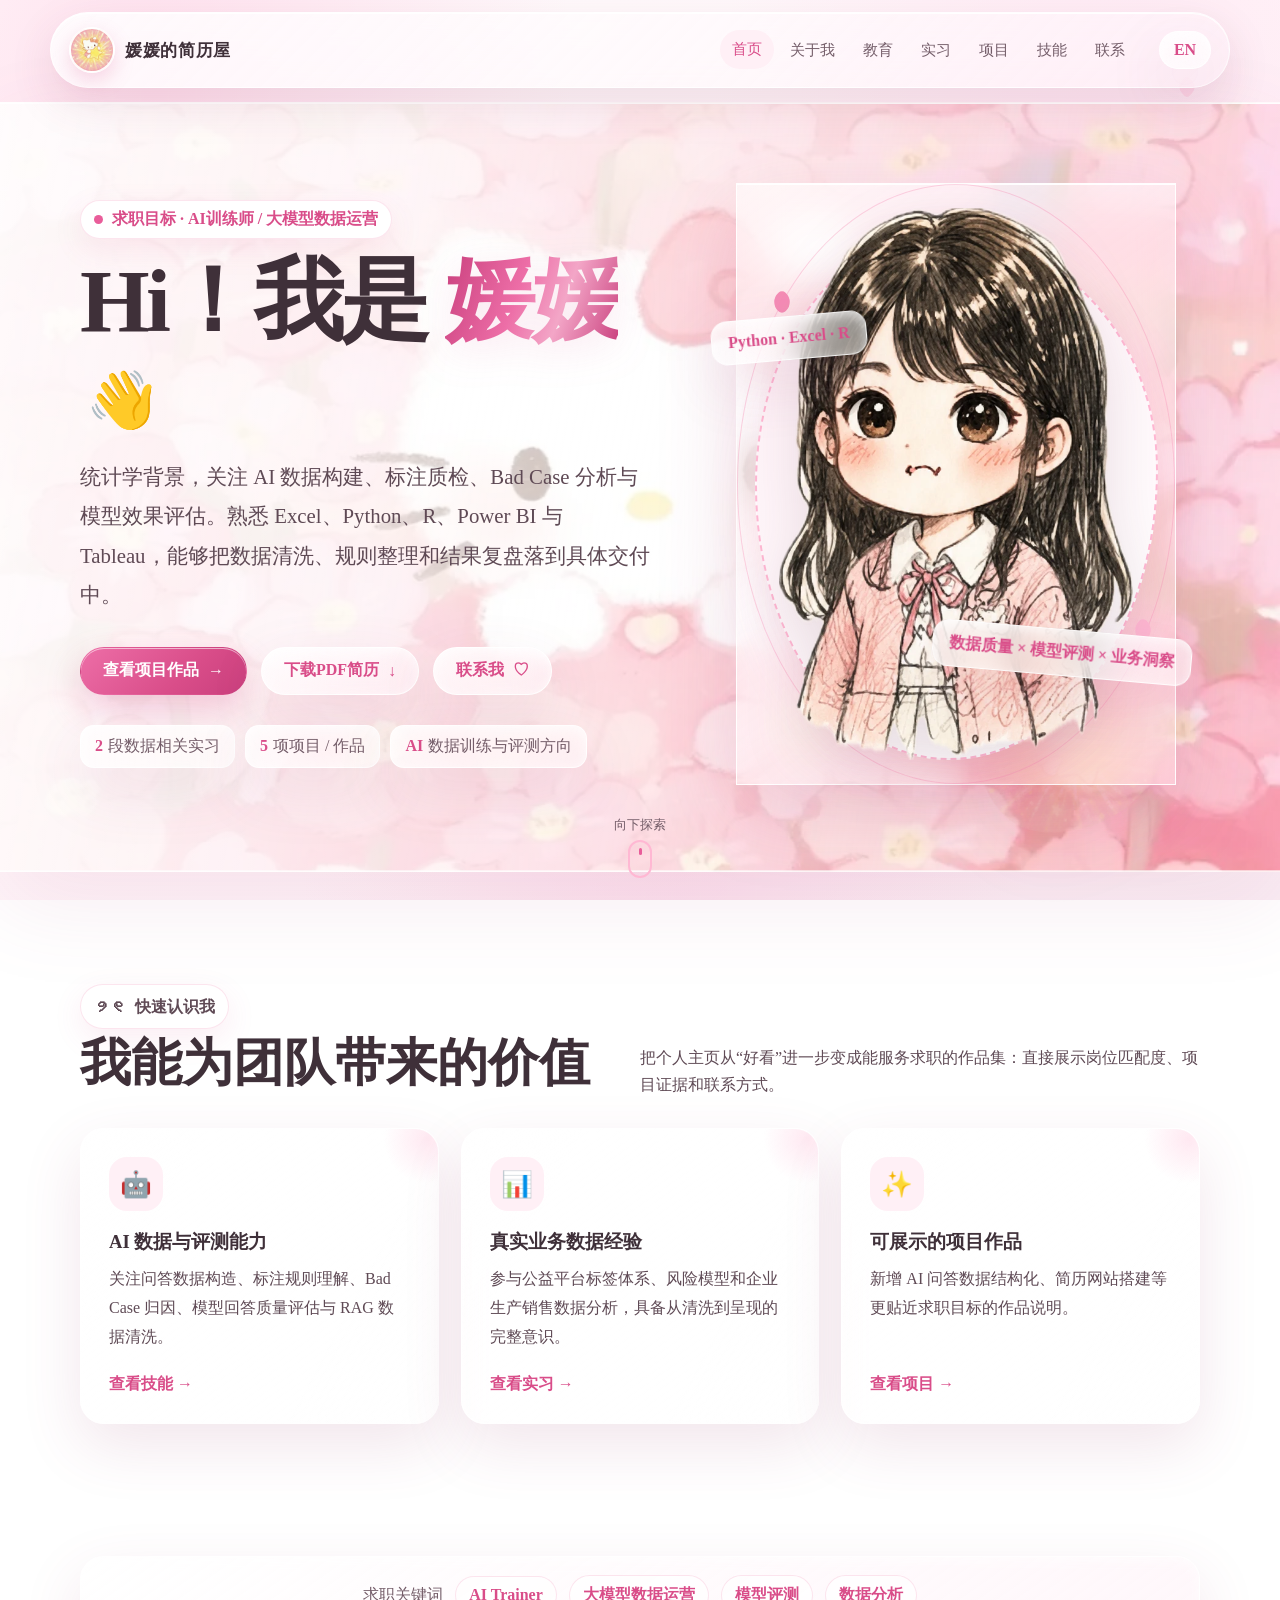
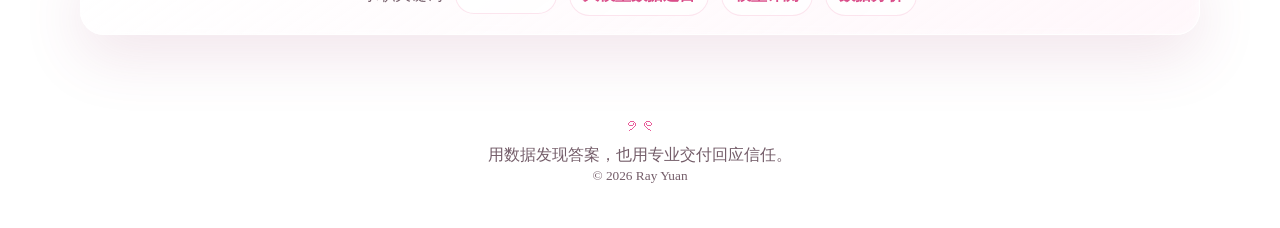
==== commit 1f5577ce: "feat: restore first portfolio design" ====
--- a/index.html
+++ b/index.html
@@ -4,13 +4,13 @@
   <meta charset="utf-8">
   <meta name="viewport" content="width=device-width, initial-scale=1">
   <meta name="theme-color" content="#fff0f6">
-  <meta name="description" content="Ray Yuan 的双语数据分析个人简历网站。">
-  <title>Hi！I'm 媛媛｜Ray Yuan</title>
+  <meta name="description" content="Ray Yuan 的 AI训练师、大模型数据运营与数据分析方向个人简历网站。">
+  <title>Hi！我是媛媛｜Ray Yuan</title>
   <link rel="icon" href="assets/favicon.svg" type="image/svg+xml">
   <link rel="stylesheet" href="assets/styles.css">
   <script src="assets/app.js" defer></script>
 </head>
-<body data-page="home" data-title-zh="Hi！I'm 媛媛｜Ray Yuan" data-title-en="Hi, I’m Ray Yuan">
+<body data-page="home" data-title-zh="Hi！我是媛媛｜Ray Yuan" data-title-en="Hi, I am Ray Yuan">
 <div id="top-progress"></div><div class="page-wipe"></div><div class="decor-layer"></div>
 <header class="site-header">
   <a class="brand" href="index.html" data-aria-zh="返回首页" data-aria-en="Back to home">
@@ -36,41 +36,43 @@
 <main>
 <section class="hero">
   <div class="hero-copy reveal">
-    <p class="eyebrow"><span class="pulse-dot"></span><span data-zh="求职目标 · AI训练师" data-en="Career Goal · AI Trainer">求职目标 · AI训练师</span></p>
-    <h1 data-html-zh="Hi！I'm <span class='gradient-text'>媛媛</span><span class='wave'>👋</span>" data-html-en="Hi, I'm <span class='gradient-text'>Ray Yuan</span><span class='wave'>👋</span>">Hi！I'm <span class="gradient-text">媛媛</span><span class="wave">👋</span></h1>
-    <p class="hero-lead" data-zh="统计学本科生，热爱把复杂数据变成清晰洞察。熟悉 Excel、R、Python、Power BI 与 Tableau，期待用分析能力为业务决策创造真实价值。" data-en="A Statistics graduate who loves turning complex data into clear insights. Skilled in Excel, R, Python, Power BI and Tableau, I aim to create real business value through thoughtful analysis.">统计学本科生，热爱把复杂数据变成清晰洞察。熟悉 Excel、R、Python、Power BI 与 Tableau，期待用分析能力为业务决策创造真实价值。</p>
+    <p class="eyebrow"><span class="pulse-dot"></span><span data-zh="求职目标 · AI训练师 / 大模型数据运营" data-en="Career Goal · AI Trainer / LLM Data Operations">求职目标 · AI训练师 / 大模型数据运营</span></p>
+    <h1 data-html-zh="Hi！我是 <span class='gradient-text'>媛媛</span><span class='wave'>👋</span>" data-html-en="Hi, I am <span class='gradient-text'>Ray Yuan</span><span class='wave'>👋</span>">Hi！我是 <span class="gradient-text">媛媛</span><span class="wave">👋</span></h1>
+    <p class="hero-lead" data-zh="统计学背景，关注 AI 数据构建、标注质检、Bad Case 分析与模型效果评估。熟悉 Excel、Python、R、Power BI 与 Tableau，能够把数据清洗、规则整理和结果复盘落到具体交付中。" data-en="Statistics background with a focus on AI data construction, annotation QA, bad-case analysis and model evaluation. Skilled in Excel, Python, R, Power BI and Tableau, with hands-on ability to turn data cleaning, rule documentation and review into deliverables.">统计学背景，关注 AI 数据构建、标注质检、Bad Case 分析与模型效果评估。熟悉 Excel、Python、R、Power BI 与 Tableau，能够把数据清洗、规则整理和结果复盘落到具体交付中。</p>
     <div class="hero-actions">
-      <a class="btn btn-primary magnetic" href="experience.html"><span data-zh="查看我的经历" data-en="Explore My Experience">查看我的经历</span><span>→</span></a>
+      <a class="btn btn-primary magnetic" href="projects.html"><span data-zh="查看项目作品" data-en="View Projects">查看项目作品</span><span>→</span></a>
+      <a class="btn btn-secondary" href="assets/Ray_Yuan_Resume_Preview.pdf" target="_blank" rel="noopener"><span data-zh="下载PDF简历" data-en="Download PDF Resume">下载PDF简历</span><span>↓</span></a>
       <a class="btn btn-secondary" href="contact.html"><span data-zh="联系我" data-en="Contact Me">联系我</span><span>♡</span></a>
     </div>
     <div class="hero-stats">
-      <span class="stat-chip"><strong>2</strong><span data-zh="段实习" data-en="Internships">段实习</span></span>
-      <span class="stat-chip"><strong>3</strong><span data-zh="项校园项目" data-en="Campus Projects">项校园项目</span></span>
-      <span class="stat-chip"><strong>6+</strong><span data-zh="项工具技能" data-en="Core Tools">项工具技能</span></span>
+      <span class="stat-chip"><strong>2</strong><span data-zh="段数据相关实习" data-en="Data Internships">段数据相关实习</span></span>
+      <span class="stat-chip"><strong>5</strong><span data-zh="项项目 / 作品" data-en="Projects / Works">项项目 / 作品</span></span>
+      <span class="stat-chip"><strong>AI</strong><span data-zh="数据训练与评测方向" data-en="Training Data & Evaluation">数据训练与评测方向</span></span>
     </div>
   </div>
   <div class="hero-visual reveal">
     <div class="avatar-stage">
       <div class="avatar-halo"></div><div class="orbit"></div>
       <img class="avatar-img" src="assets/avatar.webp" alt="Ray Yuan anime avatar">
-      <div class="floating-card one">Excel · Python · R</div>
-      <div class="floating-card two" data-zh="数据 × 洞察 × 影响" data-en="Data × Insight × Impact">数据 × 洞察 × 影响</div>
+      <div class="floating-card one">Python · Excel · R</div>
+      <div class="floating-card two" data-zh="数据质量 × 模型评测 × 业务洞察" data-en="Data Quality × Evaluation × Insight">数据质量 × 模型评测 × 业务洞察</div>
     </div>
   </div>
   <a class="scroll-cue" href="#highlights"><span data-zh="向下探索" data-en="Scroll to explore">向下探索</span><span class="mouse"></span></a>
 </section>
 <section class="section" id="highlights">
   <div class="container">
-    <div class="section-heading reveal"><div><p class="eyebrow"><span>୨୧</span><span data-zh="快速认识我" data-en="Quick Introduction">快速认识我</span></p><h2 data-zh="从学习到实践的成长轨迹" data-en="A Journey from Learning to Practice">从学习到实践的成长轨迹</h2></div><p data-zh="每一张卡片都可以点击，进入更完整的经历页面。" data-en="Every card is clickable and leads to a detailed page.">每一张卡片都可以点击，进入更完整的经历页面。</p></div>
+    <div class="section-heading reveal"><div><p class="eyebrow"><span>୨୧</span><span data-zh="快速认识我" data-en="Quick Introduction">快速认识我</span></p><h2 data-zh="我能为团队带来的价值" data-en="What I Can Bring to a Team">我能为团队带来的价值</h2></div><p data-zh="把个人主页从“好看”进一步变成能服务求职的作品集：直接展示岗位匹配度、项目证据和联系方式。" data-en="This portfolio highlights role fit, project evidence and contact channels in a clear hiring-focused flow.">把个人主页从“好看”进一步变成能服务求职的作品集：直接展示岗位匹配度、项目证据和联系方式。</p></div>
     <div class="grid grid-3">
-      <a class="card card-link reveal" data-tilt href="education.html"><div class="card-icon">🎓</div><h3 data-zh="统计学教育背景" data-en="Statistics Education">统计学教育背景</h3><p data-zh="系统学习多元统计、数据挖掘、时间序列与统计计算。" data-en="Coursework in multivariate statistics, data mining, time series and statistical computing.">系统学习多元统计、数据挖掘、时间序列与统计计算。</p><span class="arrow" data-zh="查看教育经历 →" data-en="View education →">查看教育经历 →</span></a>
-      <a class="card card-link reveal" data-tilt href="experience.html"><div class="card-icon">📊</div><h3 data-zh="数据与运营实习" data-en="Data & Operations Internships">数据与运营实习</h3><p data-zh="参与公益平台项目与企业生产销售数据分析，兼具数据思维与项目落地经验。" data-en="Worked on a public-benefit platform and business data analytics across production and sales.">参与公益平台项目与企业生产销售数据分析，兼具数据思维与项目落地经验。</p><span class="arrow" data-zh="查看实习经历 →" data-en="View experience →">查看实习经历 →</span></a>
-      <a class="card card-link reveal" data-tilt href="projects.html"><div class="card-icon">✨</div><h3 data-zh="建模与团队项目" data-en="Modeling & Team Projects">建模与团队项目</h3><p data-zh="担任队长完成数学建模和市场调查项目，并组织大型志愿活动。" data-en="Led mathematical modeling, market research and large volunteer initiatives.">担任队长完成数学建模和市场调查项目，并组织大型志愿活动。</p><span class="arrow" data-zh="查看项目经历 →" data-en="View projects →">查看项目经历 →</span></a>
+      <a class="card card-link reveal" data-tilt href="skills.html"><div class="card-icon">🤖</div><h3 data-zh="AI 数据与评测能力" data-en="AI Data & Evaluation">AI 数据与评测能力</h3><p data-zh="关注问答数据构造、标注规则理解、Bad Case 归因、模型回答质量评估与 RAG 数据清洗。" data-en="Focused on QA data construction, annotation rules, bad-case analysis, model response evaluation and RAG data cleaning.">关注问答数据构造、标注规则理解、Bad Case 归因、模型回答质量评估与 RAG 数据清洗。</p><span class="arrow" data-zh="查看技能 →" data-en="View skills →">查看技能 →</span></a>
+      <a class="card card-link reveal" data-tilt href="experience.html"><div class="card-icon">📊</div><h3 data-zh="真实业务数据经验" data-en="Real Business Data Experience">真实业务数据经验</h3><p data-zh="参与公益平台标签体系、风险模型和企业生产销售数据分析，具备从清洗到呈现的完整意识。" data-en="Experience with tagging systems, risk models and production/sales analytics, from cleaning to reporting.">参与公益平台标签体系、风险模型和企业生产销售数据分析，具备从清洗到呈现的完整意识。</p><span class="arrow" data-zh="查看实习 →" data-en="View experience →">查看实习 →</span></a>
+      <a class="card card-link reveal" data-tilt href="projects.html"><div class="card-icon">✨</div><h3 data-zh="可展示的项目作品" data-en="Showcase Projects">可展示的项目作品</h3><p data-zh="新增 AI 问答数据结构化、简历网站搭建等更贴近求职目标的作品说明。" data-en="Includes AI QA data structuring and this resume website as role-relevant portfolio pieces.">新增 AI 问答数据结构化、简历网站搭建等更贴近求职目标的作品说明。</p><span class="arrow" data-zh="查看项目 →" data-en="View projects →">查看项目 →</span></a>
     </div>
   </div>
 </section>
+<section class="section section-tight"><div class="container"><div class="focus-strip reveal"><span data-zh="求职关键词" data-en="Keywords">求职关键词</span><strong>AI Trainer</strong><strong data-zh="大模型数据运营" data-en="LLM Data Ops">大模型数据运营</strong><strong data-zh="模型评测" data-en="Model Evaluation">模型评测</strong><strong data-zh="数据分析" data-en="Data Analysis">数据分析</strong></div></div></section>
 </main>
-<footer class="site-footer"><div class="footer-bow">୨୧</div><div data-zh="用数据发现答案，也用可爱拥抱世界。" data-en="Finding answers with data, embracing the world with warmth.">用数据发现答案，也用可爱拥抱世界。</div><small>© 2026 Ray Yuan</small></footer>
+<footer class="site-footer"><div class="footer-bow">୨୧</div><div data-zh="用数据发现答案，也用专业交付回应信任。" data-en="Finding answers with data, delivering trust with professionalism.">用数据发现答案，也用专业交付回应信任。</div><small>© 2026 Ray Yuan</small></footer>
 <button class="back-top" type="button" data-aria-zh="返回顶部" data-aria-en="Back to top">↑</button>
 <div class="toast" role="status" aria-live="polite"></div>
 </body>
--- a/assets/styles.css
+++ b/assets/styles.css
@@ -551,3 +551,25 @@
       url('art-flower.webp') center 48% / cover no-repeat;
   }
 }
+
+
+/* ===== Local preview: hiring-focused content additions ===== */
+.focus-strip {
+  display:flex; flex-wrap:wrap; align-items:center; justify-content:center; gap:12px;
+  padding:18px 22px; border-radius:24px;
+  background:linear-gradient(145deg,rgba(255,255,255,.78),rgba(255,240,247,.52));
+  border:1px solid rgba(255,255,255,.9); box-shadow:var(--glass-shadow);
+  color:var(--muted); backdrop-filter:blur(18px) saturate(1.15);
+}
+.focus-strip strong {
+  padding:9px 13px; border-radius:999px; color:var(--rose);
+  background:rgba(255,255,255,.78); border:1px solid var(--line);
+}
+.profile-copy .eyebrow { margin-bottom:18px; }
+.project-card { min-height:480px; }
+.contact-visual { min-height:440px; }
+.contact-art { width:min(280px,74%); }
+.contact-item .icon { font-weight:800; font-size:.88rem; }
+.hero-lead, .card p, .bullet-list li, .page-hero p, .section-heading p, .contact-item span { color:#5f4a55; }
+.mini-note { color:var(--muted); font-size:.94rem; line-height:1.7; }
+@media (max-width: 1000px) { .project-card { min-height:auto; } }
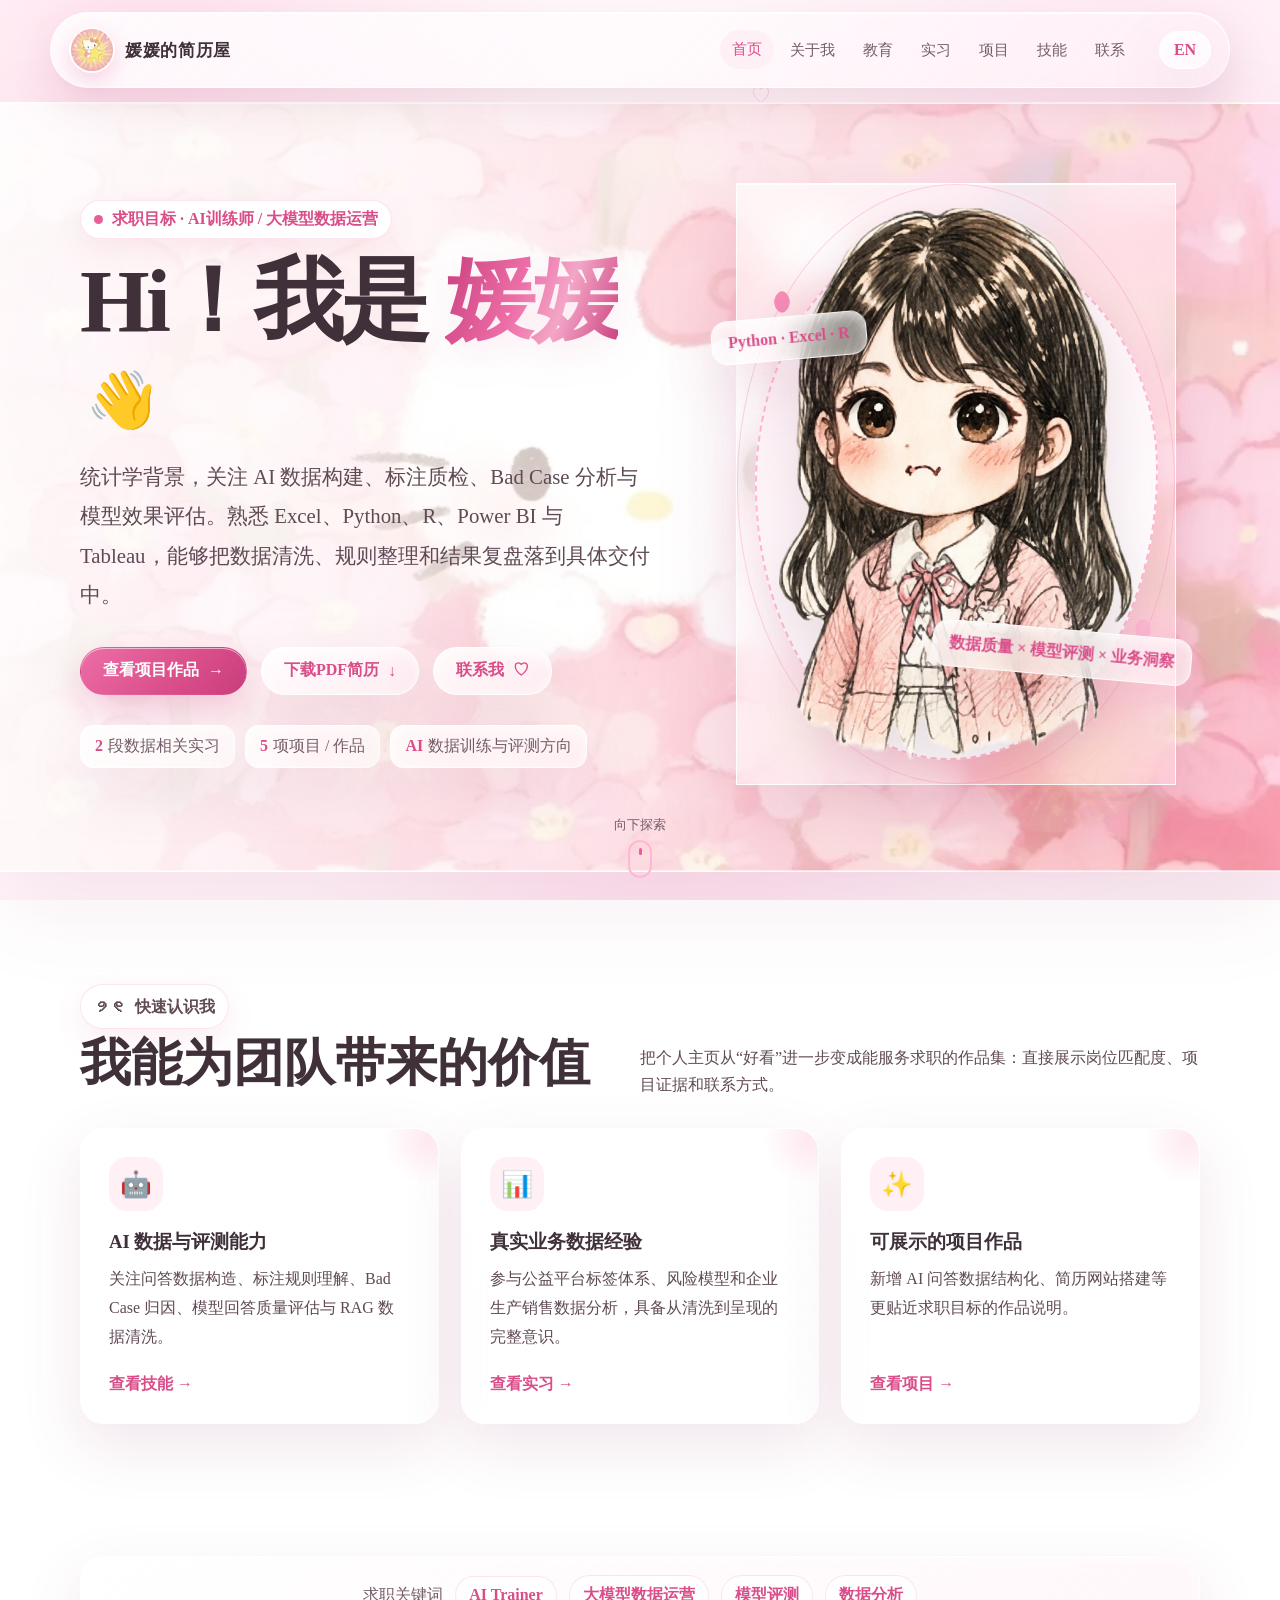
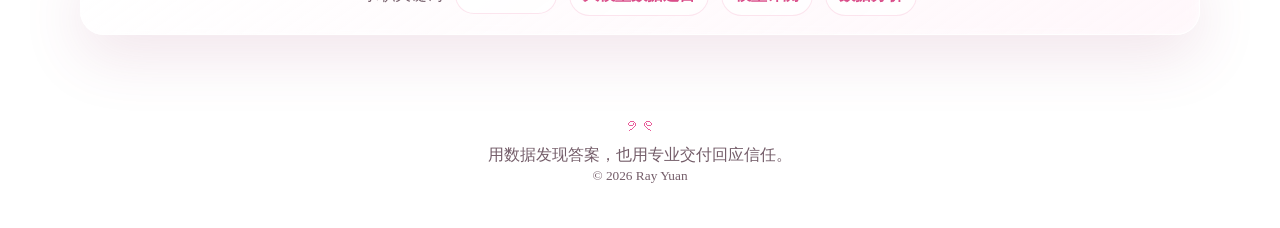
==== commit 0e4a6f00: "Add Dify chatbot embed" ====
--- a/index.html
+++ b/index.html
@@ -75,5 +75,23 @@
 <footer class="site-footer"><div class="footer-bow">୨୧</div><div data-zh="用数据发现答案，也用专业交付回应信任。" data-en="Finding answers with data, delivering trust with professionalism.">用数据发现答案，也用专业交付回应信任。</div><small>© 2026 Ray Yuan</small></footer>
 <button class="back-top" type="button" data-aria-zh="返回顶部" data-aria-en="Back to top">↑</button>
 <div class="toast" role="status" aria-live="polite"></div>
+<script>
+  window.difyChatbotConfig = {
+    token: 'INhY28PvZLPEIMvo',
+    inputs: {},
+    systemVariables: {},
+    userVariables: {},
+  };
+</script>
+<script src="https://udify.app/embed.min.js" id="INhY28PvZLPEIMvo" defer></script>
+<style>
+  #dify-chatbot-bubble-button {
+    background-color: #1C64F2 !important;
+  }
+  #dify-chatbot-bubble-window {
+    width: 24rem !important;
+    height: 40rem !important;
+  }
+</style>
 </body>
 </html>
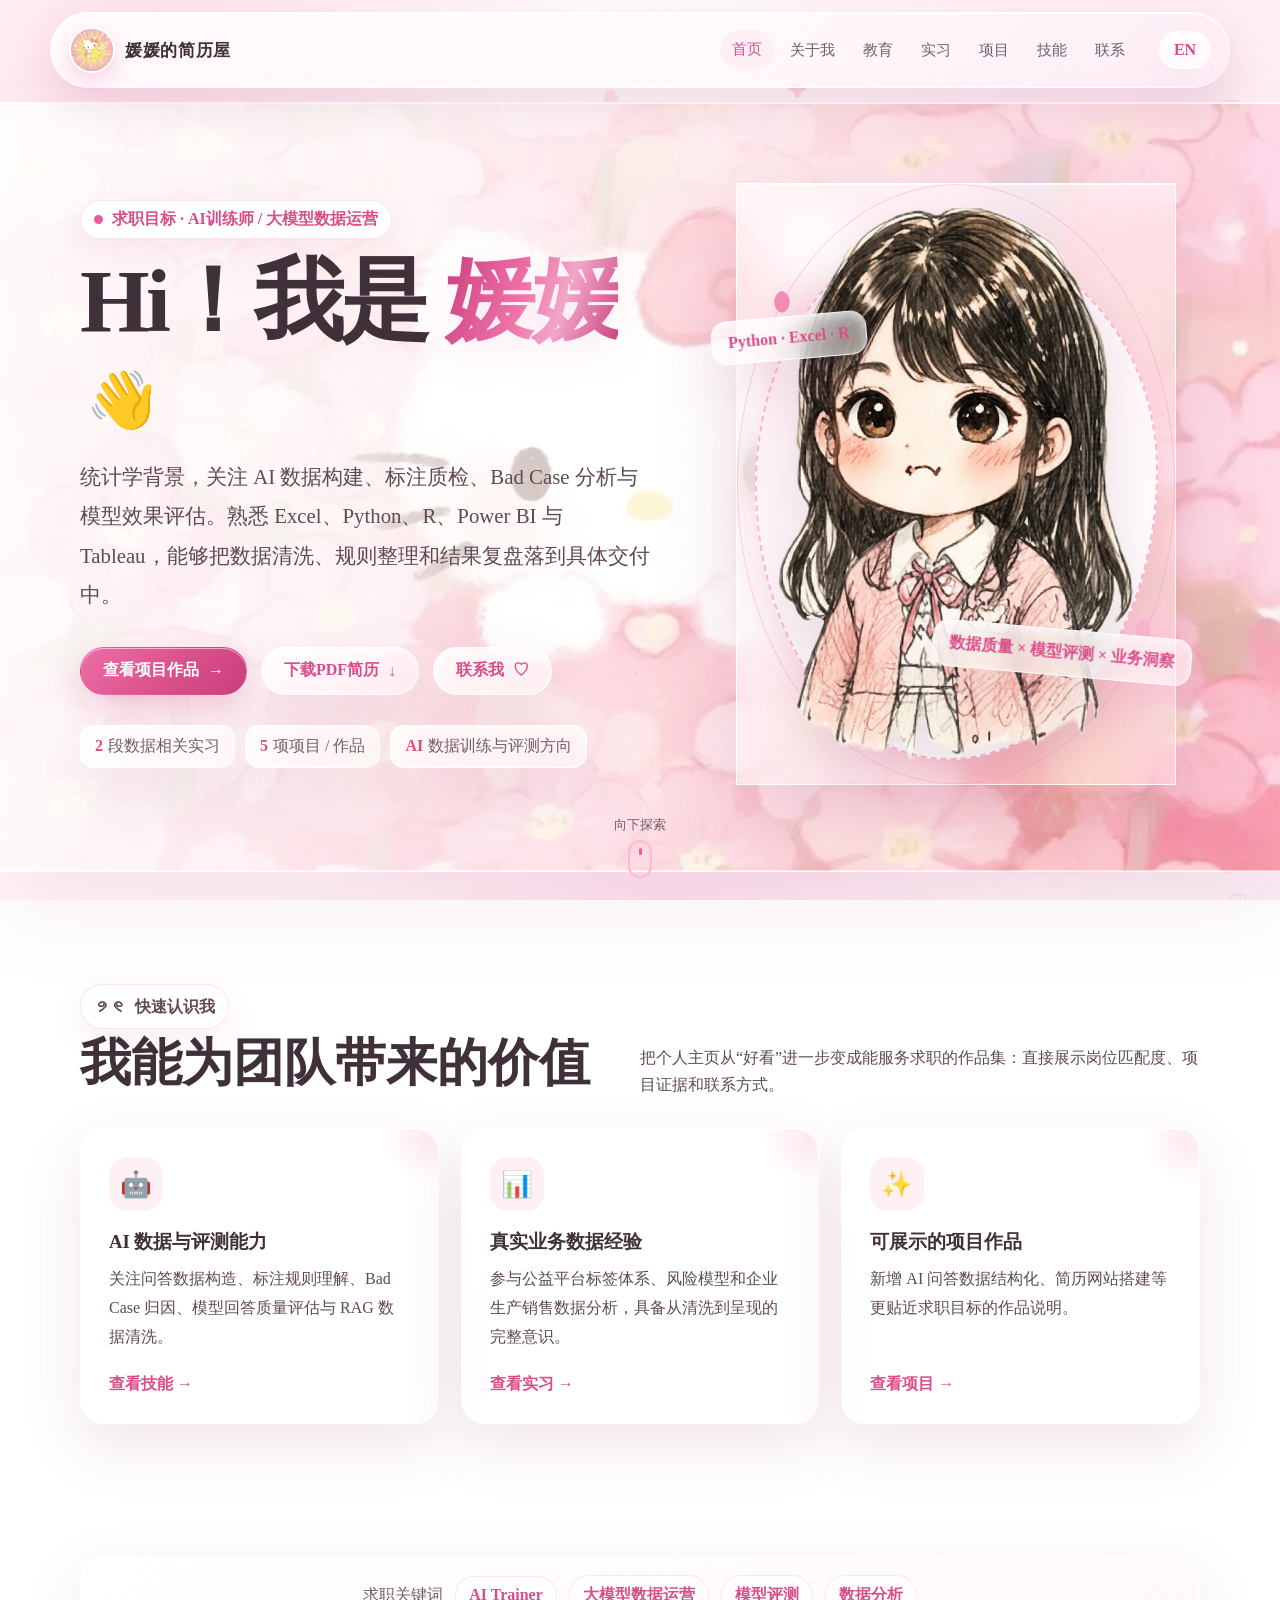
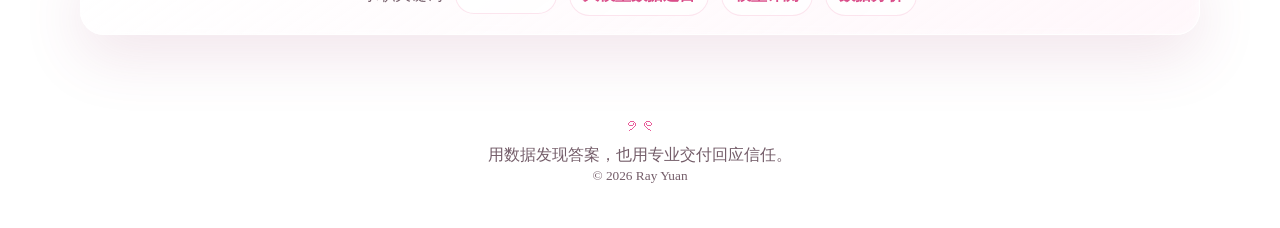
==== commit c199c02b: "Use pink Dify chatbot button" ====
--- a/index.html
+++ b/index.html
@@ -86,7 +86,7 @@
 <script src="https://udify.app/embed.min.js" id="INhY28PvZLPEIMvo" defer></script>
 <style>
   #dify-chatbot-bubble-button {
-    background-color: #1C64F2 !important;
+    background-color: #ec6fa2 !important;
   }
   #dify-chatbot-bubble-window {
     width: 24rem !important;
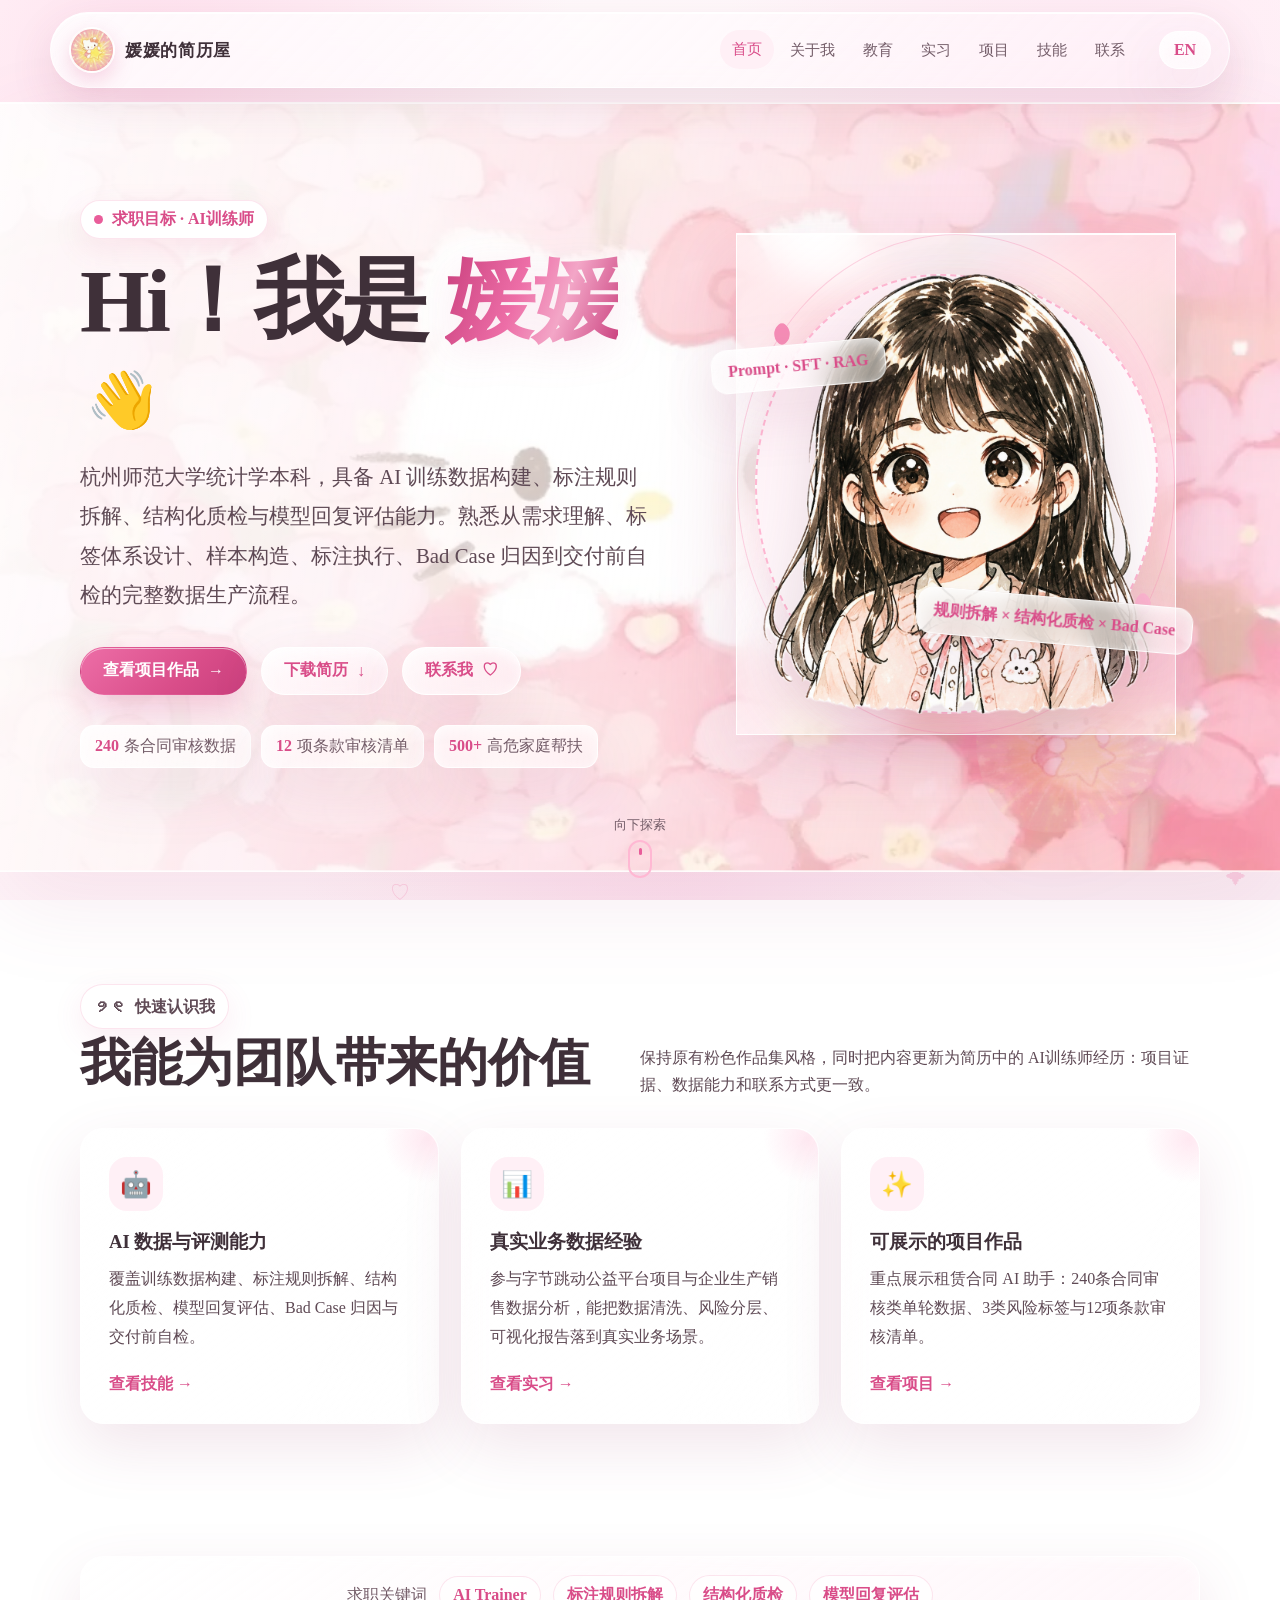
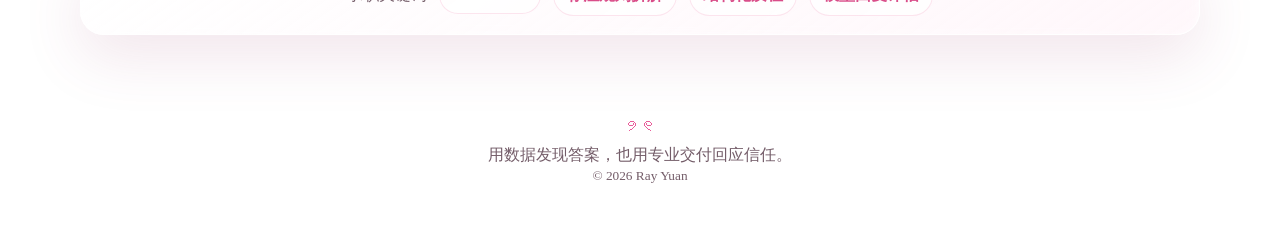
==== commit c5c7f26d: "feat: update AI trainer portfolio content" ====
--- a/index.html
+++ b/index.html
@@ -4,7 +4,7 @@
   <meta charset="utf-8">
   <meta name="viewport" content="width=device-width, initial-scale=1">
   <meta name="theme-color" content="#fff0f6">
-  <meta name="description" content="Ray Yuan 的 AI训练师、大模型数据运营与数据分析方向个人简历网站。">
+  <meta name="description" content="媛媛的 AI训练师个人作品集，展示 AI训练数据构建、标注规则拆解、结构化质检、模型回复评估与数据分析经历。">
   <title>Hi！我是媛媛｜Ray Yuan</title>
   <link rel="icon" href="assets/favicon.svg" type="image/svg+xml">
   <link rel="stylesheet" href="assets/styles.css">
@@ -36,41 +36,41 @@
 <main>
 <section class="hero">
   <div class="hero-copy reveal">
-    <p class="eyebrow"><span class="pulse-dot"></span><span data-zh="求职目标 · AI训练师 / 大模型数据运营" data-en="Career Goal · AI Trainer / LLM Data Operations">求职目标 · AI训练师 / 大模型数据运营</span></p>
+    <p class="eyebrow"><span class="pulse-dot"></span><span data-zh="求职目标 · AI训练师" data-en="Career Goal · AI Trainer">求职目标 · AI训练师</span></p>
     <h1 data-html-zh="Hi！我是 <span class='gradient-text'>媛媛</span><span class='wave'>👋</span>" data-html-en="Hi, I am <span class='gradient-text'>Ray Yuan</span><span class='wave'>👋</span>">Hi！我是 <span class="gradient-text">媛媛</span><span class="wave">👋</span></h1>
-    <p class="hero-lead" data-zh="统计学背景，关注 AI 数据构建、标注质检、Bad Case 分析与模型效果评估。熟悉 Excel、Python、R、Power BI 与 Tableau，能够把数据清洗、规则整理和结果复盘落到具体交付中。" data-en="Statistics background with a focus on AI data construction, annotation QA, bad-case analysis and model evaluation. Skilled in Excel, Python, R, Power BI and Tableau, with hands-on ability to turn data cleaning, rule documentation and review into deliverables.">统计学背景，关注 AI 数据构建、标注质检、Bad Case 分析与模型效果评估。熟悉 Excel、Python、R、Power BI 与 Tableau，能够把数据清洗、规则整理和结果复盘落到具体交付中。</p>
+    <p class="hero-lead" data-zh="杭州师范大学统计学本科，具备 AI 训练数据构建、标注规则拆解、结构化质检与模型回复评估能力。熟悉从需求理解、标签体系设计、样本构造、标注执行、Bad Case 归因到交付前自检的完整数据生产流程。" data-en="B.S. in Statistics from Hangzhou Normal University, focused on AI training-data construction, annotation-rule decomposition, structured QA and model-response evaluation. Familiar with the workflow from requirement understanding, tag-system design and sample construction to bad-case analysis and pre-delivery checks.">杭州师范大学统计学本科，具备 AI 训练数据构建、标注规则拆解、结构化质检与模型回复评估能力。熟悉从需求理解、标签体系设计、样本构造、标注执行、Bad Case 归因到交付前自检的完整数据生产流程。</p>
     <div class="hero-actions">
       <a class="btn btn-primary magnetic" href="projects.html"><span data-zh="查看项目作品" data-en="View Projects">查看项目作品</span><span>→</span></a>
-      <a class="btn btn-secondary" href="assets/Ray_Yuan_Resume_Preview.pdf" target="_blank" rel="noopener"><span data-zh="下载PDF简历" data-en="Download PDF Resume">下载PDF简历</span><span>↓</span></a>
+      <a class="btn btn-secondary" href="assets/YuanYuan_AI_Trainer_Resume_Final.docx" target="_blank" rel="noopener"><span data-zh="下载简历" data-en="Download Resume">下载简历</span><span>↓</span></a>
       <a class="btn btn-secondary" href="contact.html"><span data-zh="联系我" data-en="Contact Me">联系我</span><span>♡</span></a>
     </div>
     <div class="hero-stats">
-      <span class="stat-chip"><strong>2</strong><span data-zh="段数据相关实习" data-en="Data Internships">段数据相关实习</span></span>
-      <span class="stat-chip"><strong>5</strong><span data-zh="项项目 / 作品" data-en="Projects / Works">项项目 / 作品</span></span>
-      <span class="stat-chip"><strong>AI</strong><span data-zh="数据训练与评测方向" data-en="Training Data & Evaluation">数据训练与评测方向</span></span>
+      <span class="stat-chip"><strong>240</strong><span data-zh="条合同审核数据" data-en="Contract QA Samples">条合同审核数据</span></span>
+      <span class="stat-chip"><strong>12</strong><span data-zh="项条款审核清单" data-en="Clause Checklist Items">项条款审核清单</span></span>
+      <span class="stat-chip"><strong>500+</strong><span data-zh="高危家庭帮扶" data-en="High-risk Families Supported">高危家庭帮扶</span></span>
     </div>
   </div>
   <div class="hero-visual reveal">
     <div class="avatar-stage">
       <div class="avatar-halo"></div><div class="orbit"></div>
-      <img class="avatar-img" src="assets/avatar.webp" alt="Ray Yuan anime avatar">
-      <div class="floating-card one">Python · Excel · R</div>
-      <div class="floating-card two" data-zh="数据质量 × 模型评测 × 业务洞察" data-en="Data Quality × Evaluation × Insight">数据质量 × 模型评测 × 业务洞察</div>
+      <img class="avatar-img" src="assets/theme.png" alt="媛媛主题头像">
+      <div class="floating-card one">Prompt · SFT · RAG</div>
+      <div class="floating-card two" data-zh="规则拆解 × 结构化质检 × Bad Case" data-en="Rules × Structured QA × Bad Cases">规则拆解 × 结构化质检 × Bad Case</div>
     </div>
   </div>
   <a class="scroll-cue" href="#highlights"><span data-zh="向下探索" data-en="Scroll to explore">向下探索</span><span class="mouse"></span></a>
 </section>
 <section class="section" id="highlights">
   <div class="container">
-    <div class="section-heading reveal"><div><p class="eyebrow"><span>୨୧</span><span data-zh="快速认识我" data-en="Quick Introduction">快速认识我</span></p><h2 data-zh="我能为团队带来的价值" data-en="What I Can Bring to a Team">我能为团队带来的价值</h2></div><p data-zh="把个人主页从“好看”进一步变成能服务求职的作品集：直接展示岗位匹配度、项目证据和联系方式。" data-en="This portfolio highlights role fit, project evidence and contact channels in a clear hiring-focused flow.">把个人主页从“好看”进一步变成能服务求职的作品集：直接展示岗位匹配度、项目证据和联系方式。</p></div>
+    <div class="section-heading reveal"><div><p class="eyebrow"><span>୨୧</span><span data-zh="快速认识我" data-en="Quick Introduction">快速认识我</span></p><h2 data-zh="我能为团队带来的价值" data-en="What I Can Bring to a Team">我能为团队带来的价值</h2></div><p data-zh="保持原有粉色作品集风格，同时把内容更新为简历中的 AI训练师经历：项目证据、数据能力和联系方式更一致。" data-en="Keeping the original pink portfolio style while aligning the content with the final AI Trainer resume: project evidence, data capabilities and contact details.">保持原有粉色作品集风格，同时把内容更新为简历中的 AI训练师经历：项目证据、数据能力和联系方式更一致。</p></div>
     <div class="grid grid-3">
-      <a class="card card-link reveal" data-tilt href="skills.html"><div class="card-icon">🤖</div><h3 data-zh="AI 数据与评测能力" data-en="AI Data & Evaluation">AI 数据与评测能力</h3><p data-zh="关注问答数据构造、标注规则理解、Bad Case 归因、模型回答质量评估与 RAG 数据清洗。" data-en="Focused on QA data construction, annotation rules, bad-case analysis, model response evaluation and RAG data cleaning.">关注问答数据构造、标注规则理解、Bad Case 归因、模型回答质量评估与 RAG 数据清洗。</p><span class="arrow" data-zh="查看技能 →" data-en="View skills →">查看技能 →</span></a>
-      <a class="card card-link reveal" data-tilt href="experience.html"><div class="card-icon">📊</div><h3 data-zh="真实业务数据经验" data-en="Real Business Data Experience">真实业务数据经验</h3><p data-zh="参与公益平台标签体系、风险模型和企业生产销售数据分析，具备从清洗到呈现的完整意识。" data-en="Experience with tagging systems, risk models and production/sales analytics, from cleaning to reporting.">参与公益平台标签体系、风险模型和企业生产销售数据分析，具备从清洗到呈现的完整意识。</p><span class="arrow" data-zh="查看实习 →" data-en="View experience →">查看实习 →</span></a>
-      <a class="card card-link reveal" data-tilt href="projects.html"><div class="card-icon">✨</div><h3 data-zh="可展示的项目作品" data-en="Showcase Projects">可展示的项目作品</h3><p data-zh="新增 AI 问答数据结构化、简历网站搭建等更贴近求职目标的作品说明。" data-en="Includes AI QA data structuring and this resume website as role-relevant portfolio pieces.">新增 AI 问答数据结构化、简历网站搭建等更贴近求职目标的作品说明。</p><span class="arrow" data-zh="查看项目 →" data-en="View projects →">查看项目 →</span></a>
+      <a class="card card-link reveal" data-tilt href="skills.html"><div class="card-icon">🤖</div><h3 data-zh="AI 数据与评测能力" data-en="AI Data & Evaluation">AI 数据与评测能力</h3><p data-zh="覆盖训练数据构建、标注规则拆解、结构化质检、模型回复评估、Bad Case 归因与交付前自检。" data-en="Covers training-data construction, annotation-rule decomposition, structured QA, model-response evaluation, bad-case analysis and pre-delivery checks.">覆盖训练数据构建、标注规则拆解、结构化质检、模型回复评估、Bad Case 归因与交付前自检。</p><span class="arrow" data-zh="查看技能 →" data-en="View skills →">查看技能 →</span></a>
+      <a class="card card-link reveal" data-tilt href="experience.html"><div class="card-icon">📊</div><h3 data-zh="真实业务数据经验" data-en="Real Business Data Experience">真实业务数据经验</h3><p data-zh="参与字节跳动公益平台项目与企业生产销售数据分析，能把数据清洗、风险分层、可视化报告落到真实业务场景。" data-en="Experience in a ByteDance public-welfare platform project and enterprise production/sales analytics, connecting cleaning, risk stratification and visualization reports to real scenarios.">参与字节跳动公益平台项目与企业生产销售数据分析，能把数据清洗、风险分层、可视化报告落到真实业务场景。</p><span class="arrow" data-zh="查看实习 →" data-en="View experience →">查看实习 →</span></a>
+      <a class="card card-link reveal" data-tilt href="projects.html"><div class="card-icon">✨</div><h3 data-zh="可展示的项目作品" data-en="Showcase Projects">可展示的项目作品</h3><p data-zh="重点展示租赁合同 AI 助手：240条合同审核类单轮数据、3类风险标签与12项条款审核清单。" data-en="Features the Rental Contract AI Assistant: 240 contract-review samples, three risk labels and a 12-item clause checklist.">重点展示租赁合同 AI 助手：240条合同审核类单轮数据、3类风险标签与12项条款审核清单。</p><span class="arrow" data-zh="查看项目 →" data-en="View projects →">查看项目 →</span></a>
     </div>
   </div>
 </section>
-<section class="section section-tight"><div class="container"><div class="focus-strip reveal"><span data-zh="求职关键词" data-en="Keywords">求职关键词</span><strong>AI Trainer</strong><strong data-zh="大模型数据运营" data-en="LLM Data Ops">大模型数据运营</strong><strong data-zh="模型评测" data-en="Model Evaluation">模型评测</strong><strong data-zh="数据分析" data-en="Data Analysis">数据分析</strong></div></div></section>
+<section class="section section-tight"><div class="container"><div class="focus-strip reveal"><span data-zh="求职关键词" data-en="Keywords">求职关键词</span><strong>AI Trainer</strong><strong data-zh="标注规则拆解" data-en="Annotation Rules">标注规则拆解</strong><strong data-zh="结构化质检" data-en="Structured QA">结构化质检</strong><strong data-zh="模型回复评估" data-en="Model Response Evaluation">模型回复评估</strong></div></div></section>
 </main>
 <footer class="site-footer"><div class="footer-bow">୨୧</div><div data-zh="用数据发现答案，也用专业交付回应信任。" data-en="Finding answers with data, delivering trust with professionalism.">用数据发现答案，也用专业交付回应信任。</div><small>© 2026 Ray Yuan</small></footer>
 <button class="back-top" type="button" data-aria-zh="返回顶部" data-aria-en="Back to top">↑</button>
--- a/assets/styles.css
+++ b/assets/styles.css
@@ -245,6 +245,7 @@
 
 .contact-wrap { display:grid; grid-template-columns:.9fr 1.1fr; gap:26px; }
 .contact-visual { min-height:520px; display:grid; place-items:center; text-align:center; background:linear-gradient(160deg,var(--pink-100),#fff); }
+.contact-visual > div { width:100%; }
 .mail-cat { position:relative; width:220px; height:165px; margin:0 auto 24px; animation:float 4.6s ease-in-out infinite; }
 .envelope { position:absolute; left:10px; right:10px; bottom:0; height:120px; background:#fff; border:3px solid var(--pink-300); border-radius:20px; box-shadow:var(--shadow); }
 .envelope::before { content:""; position:absolute; inset:0; background:linear-gradient(145deg,transparent 49%,var(--pink-100) 50%); clip-path:polygon(0 0,100% 0,50% 65%); }
@@ -476,10 +477,10 @@
 body[data-page="experience"] .page-hero::after { background-position:center; }
 
 .contact-art {
-  width:min(330px,80%); aspect-ratio:4/5; margin:0 auto 20px; border-radius:32px;
+  width:min(440px,92%); aspect-ratio:4/5; margin:0 auto 26px; border-radius:34px;
   background:
     linear-gradient(180deg,rgba(255,255,255,.02),rgba(255,255,255,.16)),
-    url('art-flower.webp') center/cover no-repeat;
+    url('theme.png') center bottom/contain no-repeat;
   border:1px solid rgba(255,255,255,.88);
   box-shadow:0 24px 60px rgba(164,68,114,.20), inset 0 1px 0 rgba(255,255,255,.88);
 }
@@ -535,14 +536,16 @@
 }
 
 @media (max-width: 620px) {
+  html, body { max-width:100%; overflow-x:hidden; }
+  .page-wipe,.decor-layer { width:100%; max-width:100%; overflow:hidden; }
   body[data-page="home"] .hero::before {
     top: 8px;
     bottom: 20px;
-    left: 50%;
-    right: auto;
-    width: 100vw;
-    transform: translateX(-50%);
-    border-radius: 0;
+    left: 0;
+    right: 0;
+    width: auto;
+    transform: none;
+    border-radius: 30px;
     background:
       linear-gradient(180deg,
         rgba(255,255,255,.92) 0%,
@@ -567,8 +570,8 @@
 }
 .profile-copy .eyebrow { margin-bottom:18px; }
 .project-card { min-height:480px; }
-.contact-visual { min-height:440px; }
-.contact-art { width:min(280px,74%); }
+.contact-visual { min-height:620px; }
+.contact-art { width:min(440px,92%); }
 .contact-item .icon { font-weight:800; font-size:.88rem; }
 .hero-lead, .card p, .bullet-list li, .page-hero p, .section-heading p, .contact-item span { color:#5f4a55; }
 .mini-note { color:var(--muted); font-size:.94rem; line-height:1.7; }
